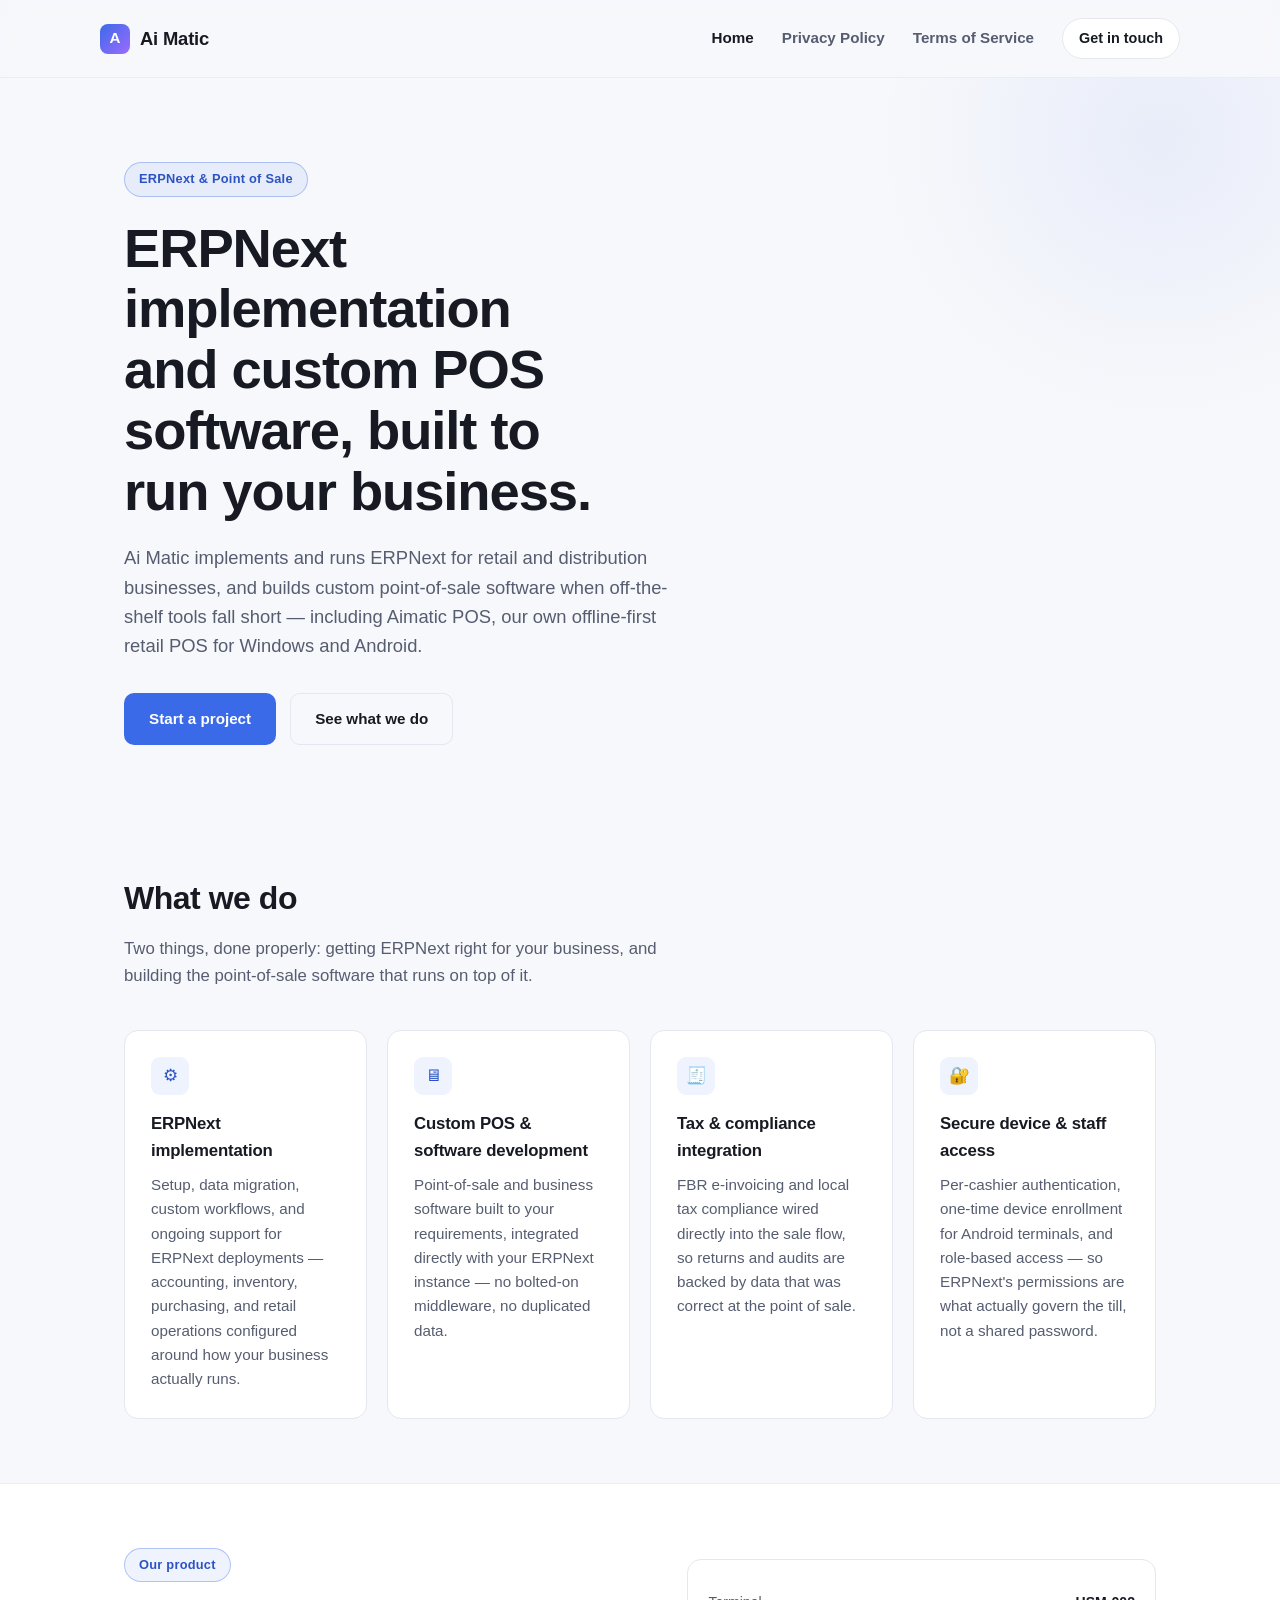
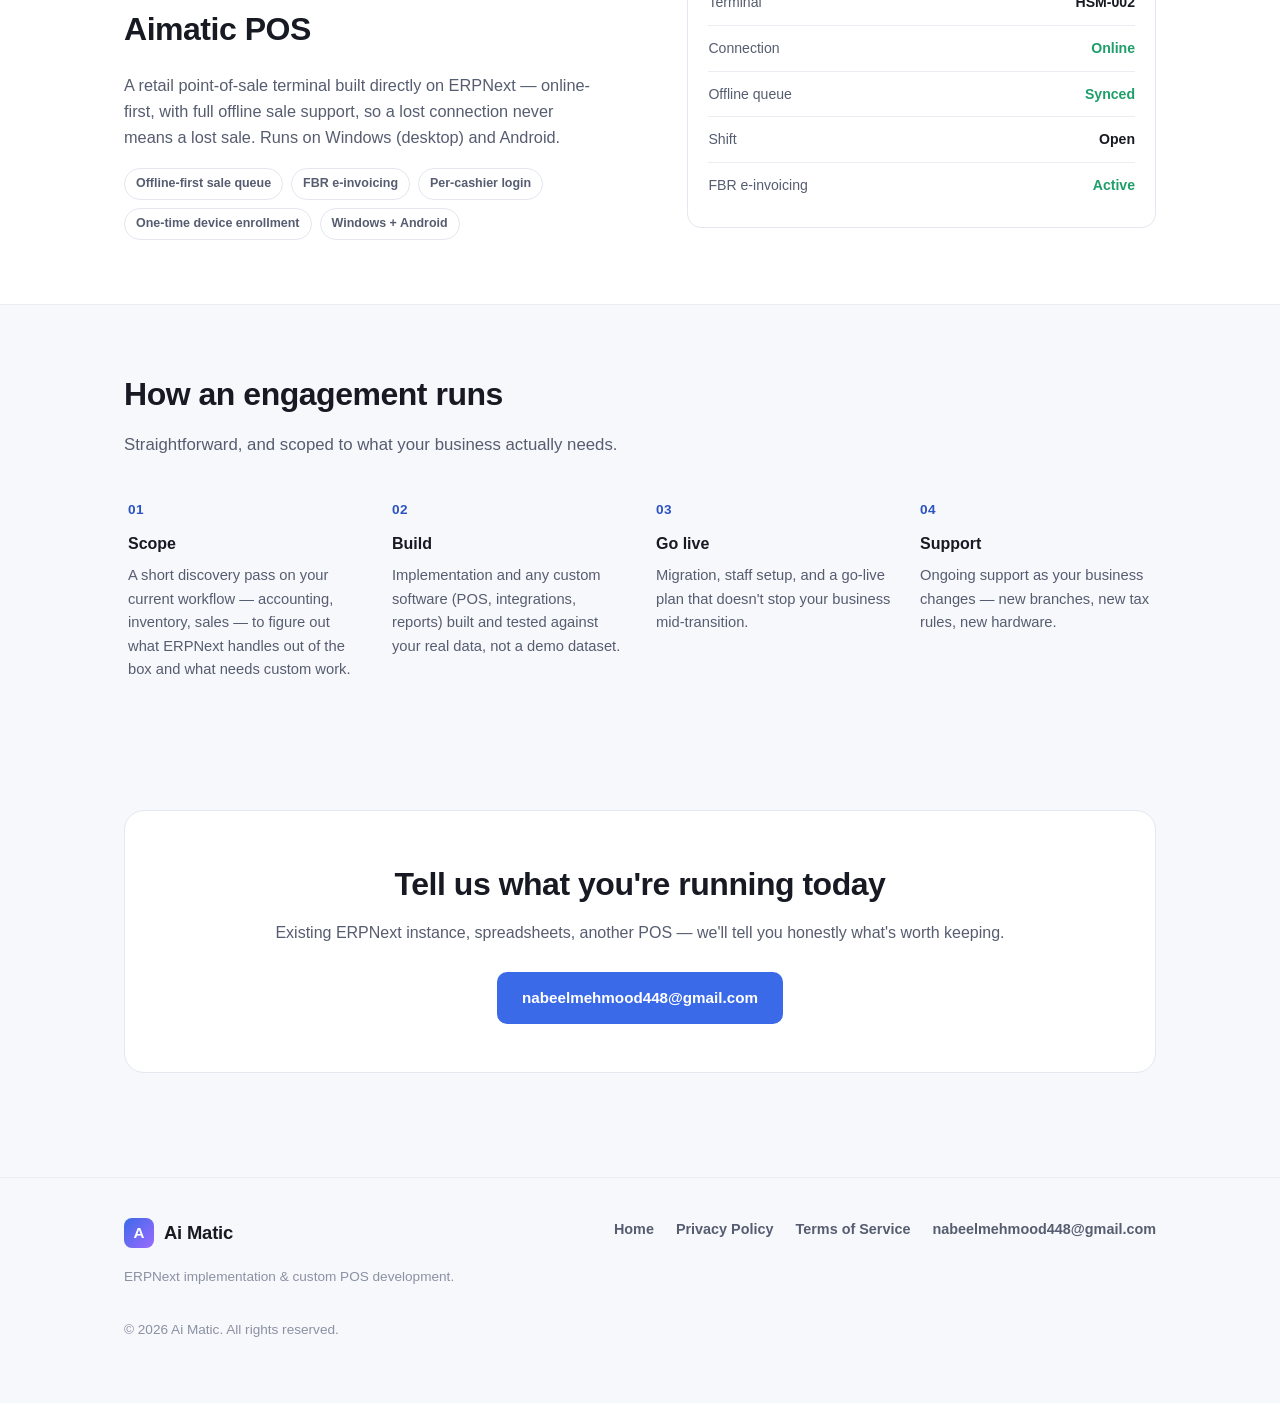
==== index.html @ 1fd9e927 "Initial commit: existing aimatic.tech static site (index/terms/privacy)" ====
<!doctype html>
<html lang="en">
<head>
<meta charset="UTF-8">
<meta name="viewport" content="width=device-width, initial-scale=1.0">
<title>Ai Matic — ERPNext implementation &amp; custom POS development</title>
<meta name="description" content="Ai Matic builds and runs ERPNext implementations, and designs custom point-of-sale software — including Aimatic POS, an offline-first retail POS for Windows and Android.">
<link rel="icon" href="data:image/svg+xml,%3Csvg xmlns='http://www.w3.org/2000/svg' viewBox='0 0 32 32'%3E%3Crect width='32' height='32' rx='8' fill='%235b8cff'/%3E%3Ctext x='16' y='22' font-family='Arial' font-weight='900' font-size='16' fill='white' text-anchor='middle'%3EA%3C/text%3E%3C/svg%3E">
<link rel="stylesheet" href="styles.css">
</head>
<body>

<header class="site-header">
  <div class="wrap nav">
    <a href="/" class="brand"><span class="brand-mark">A</span> Ai Matic</a>
    <button class="nav-toggle" id="navToggle" aria-label="Toggle menu" aria-expanded="false">☰</button>
    <nav class="nav-links" id="navLinks">
      <a href="/" aria-current="page">Home</a>
      <a href="/privacy.html">Privacy Policy</a>
      <a href="/terms.html">Terms of Service</a>
      <a class="nav-cta" href="mailto:nabeelmehmood448@gmail.com">Get in touch</a>
    </nav>
  </div>
</header>

<main>

  <section class="hero">
    <div class="wrap">
      <span class="eyebrow">ERPNext &amp; Point of Sale</span>
      <h1>ERPNext implementation and custom POS software, built to run your business.</h1>
      <p class="lede">Ai Matic implements and runs ERPNext for retail and distribution businesses, and builds custom point-of-sale software when off-the-shelf tools fall short — including Aimatic POS, our own offline-first retail POS for Windows and Android.</p>
      <div class="hero-actions">
        <a class="btn btn-primary" href="mailto:nabeelmehmood448@gmail.com">Start a project</a>
        <a class="btn btn-ghost" href="#services">See what we do</a>
      </div>
    </div>
  </section>

  <section id="services">
    <div class="wrap">
      <div class="section-head">
        <h2>What we do</h2>
        <p>Two things, done properly: getting ERPNext right for your business, and building the point-of-sale software that runs on top of it.</p>
      </div>
      <div class="grid">
        <div class="card">
          <div class="card-icon">⚙</div>
          <h3>ERPNext implementation</h3>
          <p>Setup, data migration, custom workflows, and ongoing support for ERPNext deployments — accounting, inventory, purchasing, and retail operations configured around how your business actually runs.</p>
        </div>
        <div class="card">
          <div class="card-icon">🖥</div>
          <h3>Custom POS &amp; software development</h3>
          <p>Point-of-sale and business software built to your requirements, integrated directly with your ERPNext instance — no bolted-on middleware, no duplicated data.</p>
        </div>
        <div class="card">
          <div class="card-icon">🧾</div>
          <h3>Tax &amp; compliance integration</h3>
          <p>FBR e-invoicing and local tax compliance wired directly into the sale flow, so returns and audits are backed by data that was correct at the point of sale.</p>
        </div>
        <div class="card">
          <div class="card-icon">🔐</div>
          <h3>Secure device &amp; staff access</h3>
          <p>Per-cashier authentication, one-time device enrollment for Android terminals, and role-based access — so ERPNext's permissions are what actually govern the till, not a shared password.</p>
        </div>
      </div>
    </div>
  </section>

  <section class="product-band">
    <div class="wrap">
      <div class="product-grid">
        <div>
          <span class="eyebrow">Our product</span>
          <h2>Aimatic POS</h2>
          <p style="color:var(--text-dim);font-size:1.02rem;max-width:52ch;">A retail point-of-sale terminal built directly on ERPNext — online-first, with full offline sale support, so a lost connection never means a lost sale. Runs on Windows (desktop) and Android.</p>
          <div class="tag-row">
            <span class="tag">Offline-first sale queue</span>
            <span class="tag">FBR e-invoicing</span>
            <span class="tag">Per-cashier login</span>
            <span class="tag">One-time device enrollment</span>
            <span class="tag">Windows + Android</span>
          </div>
        </div>
        <div class="mock" aria-hidden="true">
          <div class="mock-row"><span class="k">Terminal</span><span class="v">HSM-002</span></div>
          <div class="mock-row"><span class="k">Connection</span><span class="v ok">Online</span></div>
          <div class="mock-row"><span class="k">Offline queue</span><span class="v ok">Synced</span></div>
          <div class="mock-row"><span class="k">Shift</span><span class="v">Open</span></div>
          <div class="mock-row"><span class="k">FBR e-invoicing</span><span class="v ok">Active</span></div>
        </div>
      </div>
    </div>
  </section>

  <section>
    <div class="wrap">
      <div class="section-head">
        <h2>How an engagement runs</h2>
        <p>Straightforward, and scoped to what your business actually needs.</p>
      </div>
      <div class="steps">
        <div class="step">
          <h3>Scope</h3>
          <p>A short discovery pass on your current workflow — accounting, inventory, sales — to figure out what ERPNext handles out of the box and what needs custom work.</p>
        </div>
        <div class="step">
          <h3>Build</h3>
          <p>Implementation and any custom software (POS, integrations, reports) built and tested against your real data, not a demo dataset.</p>
        </div>
        <div class="step">
          <h3>Go live</h3>
          <p>Migration, staff setup, and a go-live plan that doesn't stop your business mid-transition.</p>
        </div>
        <div class="step">
          <h3>Support</h3>
          <p>Ongoing support as your business changes — new branches, new tax rules, new hardware.</p>
        </div>
      </div>
    </div>
  </section>

  <section>
    <div class="wrap">
      <div class="cta-band">
        <h2>Tell us what you're running today</h2>
        <p>Existing ERPNext instance, spreadsheets, another POS — we'll tell you honestly what's worth keeping.</p>
        <a class="btn btn-primary" href="mailto:nabeelmehmood448@gmail.com">nabeelmehmood448@gmail.com</a>
      </div>
    </div>
  </section>

</main>

<footer class="site-footer">
  <div class="wrap">
    <div class="footer-grid">
      <div>
        <a href="/" class="brand"><span class="brand-mark">A</span> Ai Matic</a>
        <p class="footer-meta">ERPNext implementation &amp; custom POS development.</p>
      </div>
      <nav class="footer-links">
        <a href="/">Home</a>
        <a href="/privacy.html">Privacy Policy</a>
        <a href="/terms.html">Terms of Service</a>
        <a href="mailto:nabeelmehmood448@gmail.com">nabeelmehmood448@gmail.com</a>
      </nav>
    </div>
    <p class="footer-meta">© <span id="year"></span> Ai Matic. All rights reserved.</p>
  </div>
</footer>

<script>
  document.getElementById("year").textContent = new Date().getFullYear();
  const navToggle = document.getElementById("navToggle");
  const navLinks = document.getElementById("navLinks");
  navToggle.addEventListener("click", () => {
    const open = navLinks.classList.toggle("open");
    navToggle.setAttribute("aria-expanded", String(open));
  });
</script>

</body>
</html>
---- styles.css ----
:root {
  --bg: #0b0d12;
  --bg-elevated: #12151d;
  --bg-card: #161a24;
  --border: #232838;
  --border-soft: #1a1e2a;
  --text: #e7e9f0;
  --text-dim: #9aa1b4;
  --text-faint: #6b7285;
  --accent: #5b8cff;
  --accent-soft: #5b8cff1a;
  --accent-strong: #7ea2ff;
  --success: #3ecf8e;
  --radius: 14px;
  --max-width: 1080px;
  --font: -apple-system, BlinkMacSystemFont, "Segoe UI", Inter, Roboto, "Helvetica Neue", Arial, sans-serif;
}

@media (prefers-color-scheme: light) {
  :root {
    --bg: #f7f8fb;
    --bg-elevated: #ffffff;
    --bg-card: #ffffff;
    --border: #e4e7ef;
    --border-soft: #ecedf3;
    --text: #171a22;
    --text-dim: #565d70;
    --text-faint: #8a91a3;
    --accent: #3b6ae8;
    --accent-soft: #3b6ae814;
    --accent-strong: #2c53c2;
    --success: #1f9e6b;
  }
}

* { box-sizing: border-box; }
html { scroll-behavior: smooth; }

body {
  margin: 0;
  background: var(--bg);
  color: var(--text);
  font-family: var(--font);
  line-height: 1.6;
  -webkit-font-smoothing: antialiased;
}

a { color: var(--accent); text-decoration: none; }
a:hover { color: var(--accent-strong); }

img, svg { max-width: 100%; display: block; }

.wrap {
  max-width: var(--max-width);
  margin: 0 auto;
  padding: 0 24px;
}

/* ---------- Header / nav ---------- */

.site-header {
  position: sticky;
  top: 0;
  z-index: 40;
  background: color-mix(in srgb, var(--bg) 88%, transparent);
  backdrop-filter: blur(10px);
  border-bottom: 1px solid var(--border-soft);
}

.nav {
  display: flex;
  align-items: center;
  justify-content: space-between;
  padding: 18px 0;
}

.brand {
  display: flex;
  align-items: center;
  gap: 10px;
  font-weight: 800;
  font-size: 1.15rem;
  letter-spacing: -0.01em;
  color: var(--text);
}

.brand:hover { color: var(--text); }

.brand-mark {
  width: 30px;
  height: 30px;
  border-radius: 8px;
  background: linear-gradient(135deg, var(--accent), #9c6bff);
  display: flex;
  align-items: center;
  justify-content: center;
  color: #fff;
  font-weight: 900;
  font-size: 0.95rem;
  flex-shrink: 0;
}

.nav-links {
  display: flex;
  align-items: center;
  gap: 28px;
}

.nav-links a {
  color: var(--text-dim);
  font-weight: 600;
  font-size: 0.95rem;
}

.nav-links a:hover, .nav-links a[aria-current="page"] { color: var(--text); }

.nav-cta {
  color: var(--text) !important;
  background: var(--bg-card);
  border: 1px solid var(--border);
  padding: 8px 16px;
  border-radius: 999px;
  font-size: 0.9rem !important;
}

.nav-cta:hover { border-color: var(--accent); }

.nav-toggle {
  display: none;
  background: none;
  border: 1px solid var(--border);
  border-radius: 8px;
  width: 40px;
  height: 40px;
  color: var(--text);
  font-size: 1.1rem;
  cursor: pointer;
}

@media (max-width: 720px) {
  .nav-toggle { display: block; }
  .nav-links {
    position: absolute;
    top: 100%;
    left: 0;
    right: 0;
    background: var(--bg-elevated);
    border-bottom: 1px solid var(--border-soft);
    flex-direction: column;
    align-items: flex-start;
    gap: 4px;
    padding: 10px 24px 18px;
    display: none;
  }
  .nav-links.open { display: flex; }
  .nav-links a { width: 100%; padding: 10px 0; }
  .nav-cta { margin-top: 6px; }
}

/* ---------- Hero ---------- */

.hero {
  padding: 84px 0 64px;
  position: relative;
  overflow: hidden;
}

.hero::before {
  content: "";
  position: absolute;
  top: -220px;
  right: -160px;
  width: 560px;
  height: 560px;
  background: radial-gradient(closest-side, var(--accent-soft), transparent);
  pointer-events: none;
}

.eyebrow {
  display: inline-flex;
  align-items: center;
  gap: 8px;
  color: var(--accent-strong);
  background: var(--accent-soft);
  border: 1px solid color-mix(in srgb, var(--accent) 35%, transparent);
  padding: 6px 14px;
  border-radius: 999px;
  font-size: 0.8rem;
  font-weight: 700;
  letter-spacing: 0.02em;
  margin-bottom: 22px;
}

h1 {
  font-size: clamp(2.1rem, 4.4vw, 3.4rem);
  line-height: 1.12;
  letter-spacing: -0.02em;
  margin: 0 0 20px;
  max-width: 16ch;
}

.lede {
  font-size: 1.15rem;
  color: var(--text-dim);
  max-width: 56ch;
  margin: 0 0 32px;
}

.hero-actions { display: flex; gap: 14px; flex-wrap: wrap; }

.btn {
  display: inline-flex;
  align-items: center;
  gap: 8px;
  padding: 13px 24px;
  border-radius: 10px;
  font-weight: 700;
  font-size: 0.95rem;
  border: 1px solid transparent;
}

.btn-primary {
  background: var(--accent);
  color: #fff !important;
}
.btn-primary:hover { background: var(--accent-strong); }

.btn-ghost {
  background: transparent;
  color: var(--text) !important;
  border-color: var(--border);
}
.btn-ghost:hover { border-color: var(--accent); }

/* ---------- Sections ---------- */

section { padding: 64px 0; }
.section-tight { padding: 40px 0; }

.section-head { max-width: 60ch; margin-bottom: 40px; }

h2 {
  font-size: clamp(1.5rem, 2.6vw, 2rem);
  letter-spacing: -0.015em;
  margin: 0 0 12px;
}

.section-head p { color: var(--text-dim); font-size: 1.05rem; margin: 0; }

.grid {
  display: grid;
  grid-template-columns: repeat(auto-fit, minmax(240px, 1fr));
  gap: 20px;
}

.card {
  background: var(--bg-card);
  border: 1px solid var(--border);
  border-radius: var(--radius);
  padding: 26px;
}

.card h3 {
  font-size: 1.05rem;
  margin: 0 0 8px;
  letter-spacing: -0.01em;
}

.card p {
  color: var(--text-dim);
  font-size: 0.95rem;
  margin: 0;
}

.card-icon {
  width: 38px;
  height: 38px;
  border-radius: 9px;
  background: var(--accent-soft);
  color: var(--accent-strong);
  display: flex;
  align-items: center;
  justify-content: center;
  margin-bottom: 16px;
  font-size: 1.05rem;
}

/* ---------- Product strip ---------- */

.product-band {
  background: var(--bg-elevated);
  border-top: 1px solid var(--border-soft);
  border-bottom: 1px solid var(--border-soft);
}

.product-grid {
  display: grid;
  grid-template-columns: 1.1fr 1fr;
  gap: 48px;
  align-items: center;
}

@media (max-width: 780px) {
  .product-grid { grid-template-columns: 1fr; }
}

.tag-row { display: flex; flex-wrap: wrap; gap: 8px; margin: 18px 0 0; }

.tag {
  font-size: 0.78rem;
  font-weight: 700;
  color: var(--text-dim);
  background: var(--bg-card);
  border: 1px solid var(--border);
  padding: 5px 11px;
  border-radius: 999px;
}

.mock {
  background: var(--bg-card);
  border: 1px solid var(--border);
  border-radius: var(--radius);
  padding: 20px;
}

.mock-row {
  display: flex;
  justify-content: space-between;
  align-items: center;
  padding: 11px 0;
  border-bottom: 1px solid var(--border-soft);
  font-size: 0.88rem;
}
.mock-row:last-child { border-bottom: none; }
.mock-row .k { color: var(--text-dim); }
.mock-row .v { font-weight: 700; }
.mock-row .v.ok { color: var(--success); }

/* ---------- Steps ---------- */

.steps {
  counter-reset: step;
  display: grid;
  grid-template-columns: repeat(auto-fit, minmax(220px, 1fr));
  gap: 24px;
}

.step { position: relative; padding-left: 4px; }

.step::before {
  counter-increment: step;
  content: counter(step, decimal-leading-zero);
  display: block;
  font-weight: 900;
  font-size: 0.85rem;
  color: var(--accent-strong);
  margin-bottom: 10px;
  letter-spacing: 0.04em;
}

.step h3 { margin: 0 0 8px; font-size: 1rem; }
.step p { margin: 0; color: var(--text-dim); font-size: 0.92rem; }

/* ---------- CTA band ---------- */

.cta-band {
  border: 1px solid var(--border);
  background: linear-gradient(135deg, var(--bg-card), var(--bg-elevated));
  border-radius: 20px;
  padding: 48px;
  text-align: center;
}

.cta-band h2 { margin-bottom: 10px; }
.cta-band p { color: var(--text-dim); margin: 0 0 26px; }

/* ---------- Footer ---------- */

.site-footer {
  border-top: 1px solid var(--border-soft);
  padding: 40px 0 48px;
  margin-top: 40px;
}

.footer-grid {
  display: flex;
  justify-content: space-between;
  align-items: flex-start;
  gap: 24px;
  flex-wrap: wrap;
}

.footer-links { display: flex; gap: 22px; flex-wrap: wrap; }
.footer-links a { color: var(--text-dim); font-size: 0.9rem; font-weight: 600; }
.footer-links a:hover { color: var(--text); }

.footer-meta { color: var(--text-faint); font-size: 0.85rem; margin-top: 18px; }

/* ---------- Legal pages ---------- */

.legal-header { padding: 56px 0 28px; }
.legal-header .eyebrow { margin-bottom: 18px; }
.legal-header h1 { max-width: none; font-size: clamp(1.9rem, 3.6vw, 2.6rem); }
.updated { color: var(--text-faint); font-size: 0.9rem; margin-top: -6px; }

.legal {
  padding: 8px 0 60px;
  max-width: 74ch;
}

.legal h2 {
  font-size: 1.2rem;
  margin: 40px 0 12px;
  padding-top: 8px;
}
.legal h2:first-child { margin-top: 0; }

.legal p, .legal li { color: var(--text-dim); font-size: 0.98rem; }
.legal p { margin: 0 0 14px; }
.legal ul { margin: 0 0 14px; padding-left: 22px; }
.legal li { margin-bottom: 6px; }
.legal strong { color: var(--text); }

.legal-note {
  background: var(--bg-card);
  border: 1px solid var(--border);
  border-radius: 12px;
  padding: 18px 20px;
  margin: 24px 0;
}
.legal-note p { margin: 0; font-size: 0.92rem; }

.contact-box {
  background: var(--bg-card);
  border: 1px solid var(--border);
  border-radius: 12px;
  padding: 22px 24px;
  margin-top: 30px;
}
.contact-box p { margin: 0; }
.contact-box a { font-weight: 700; }
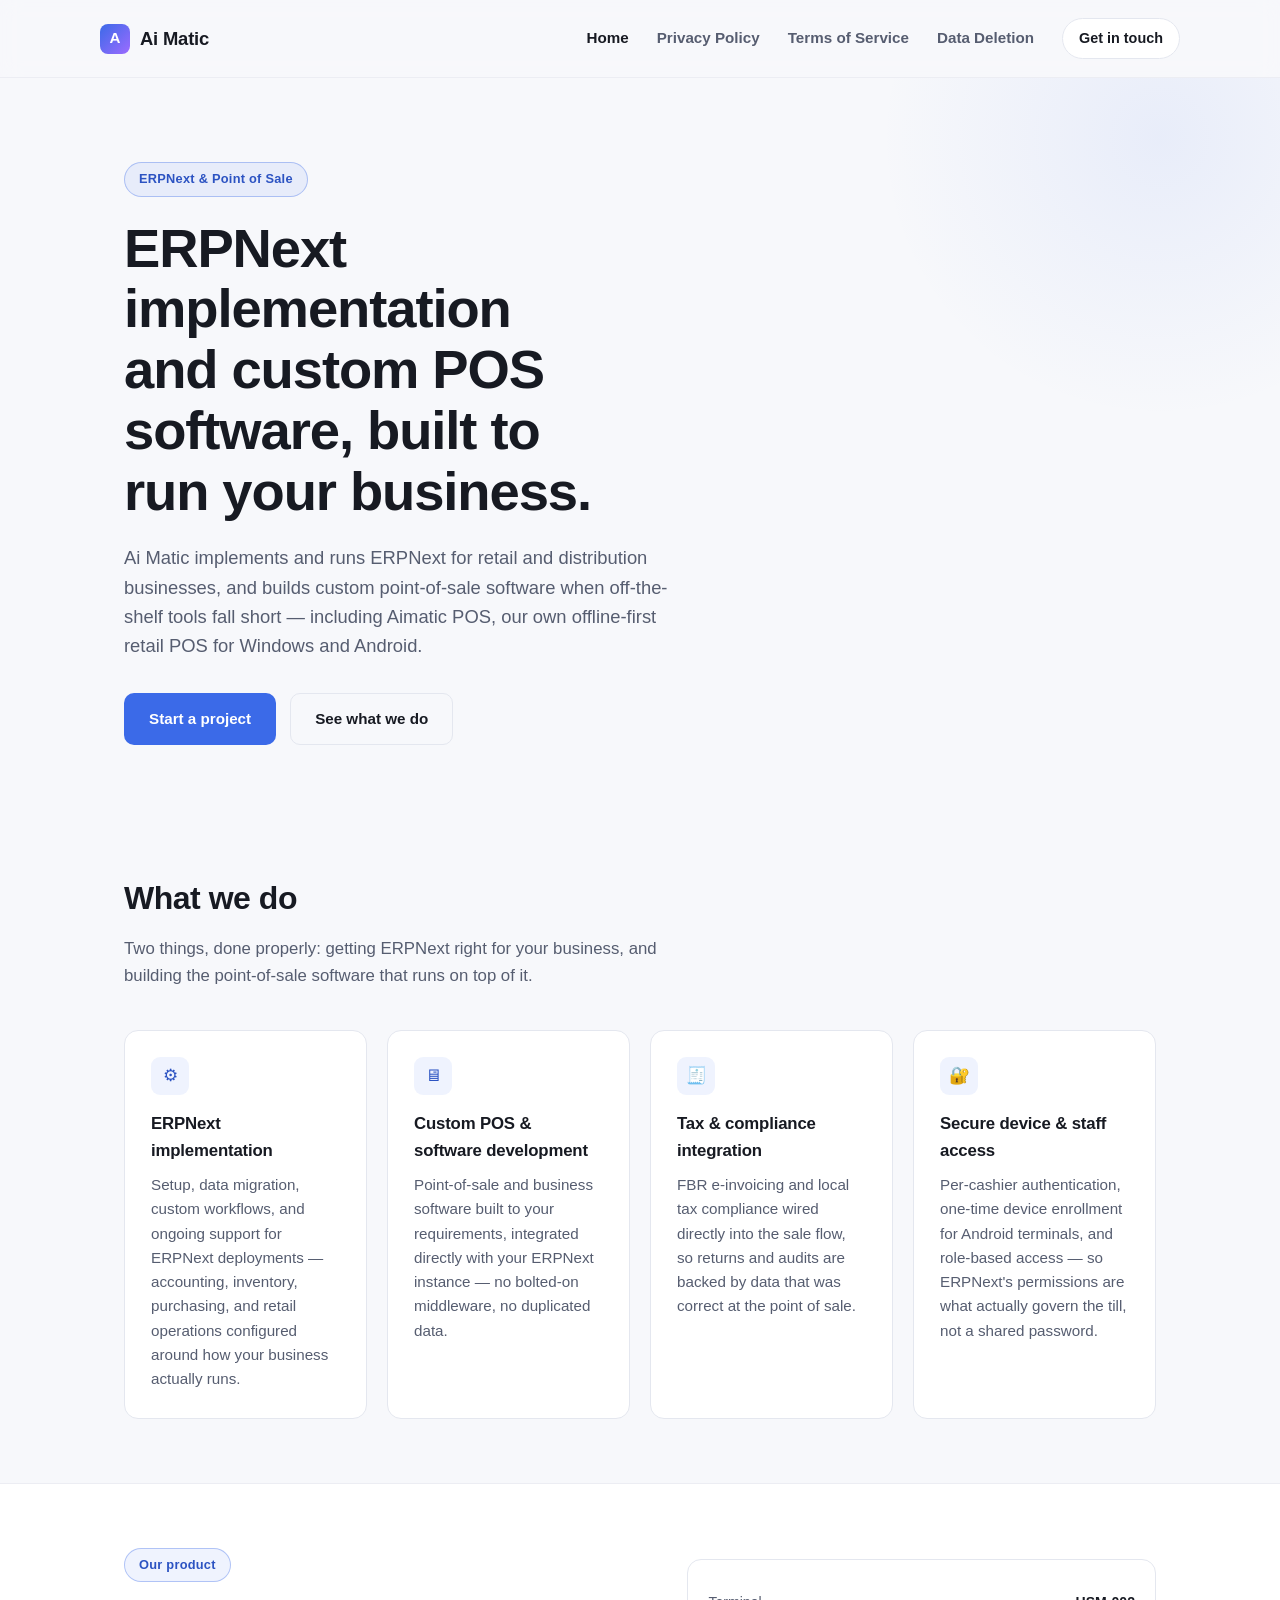
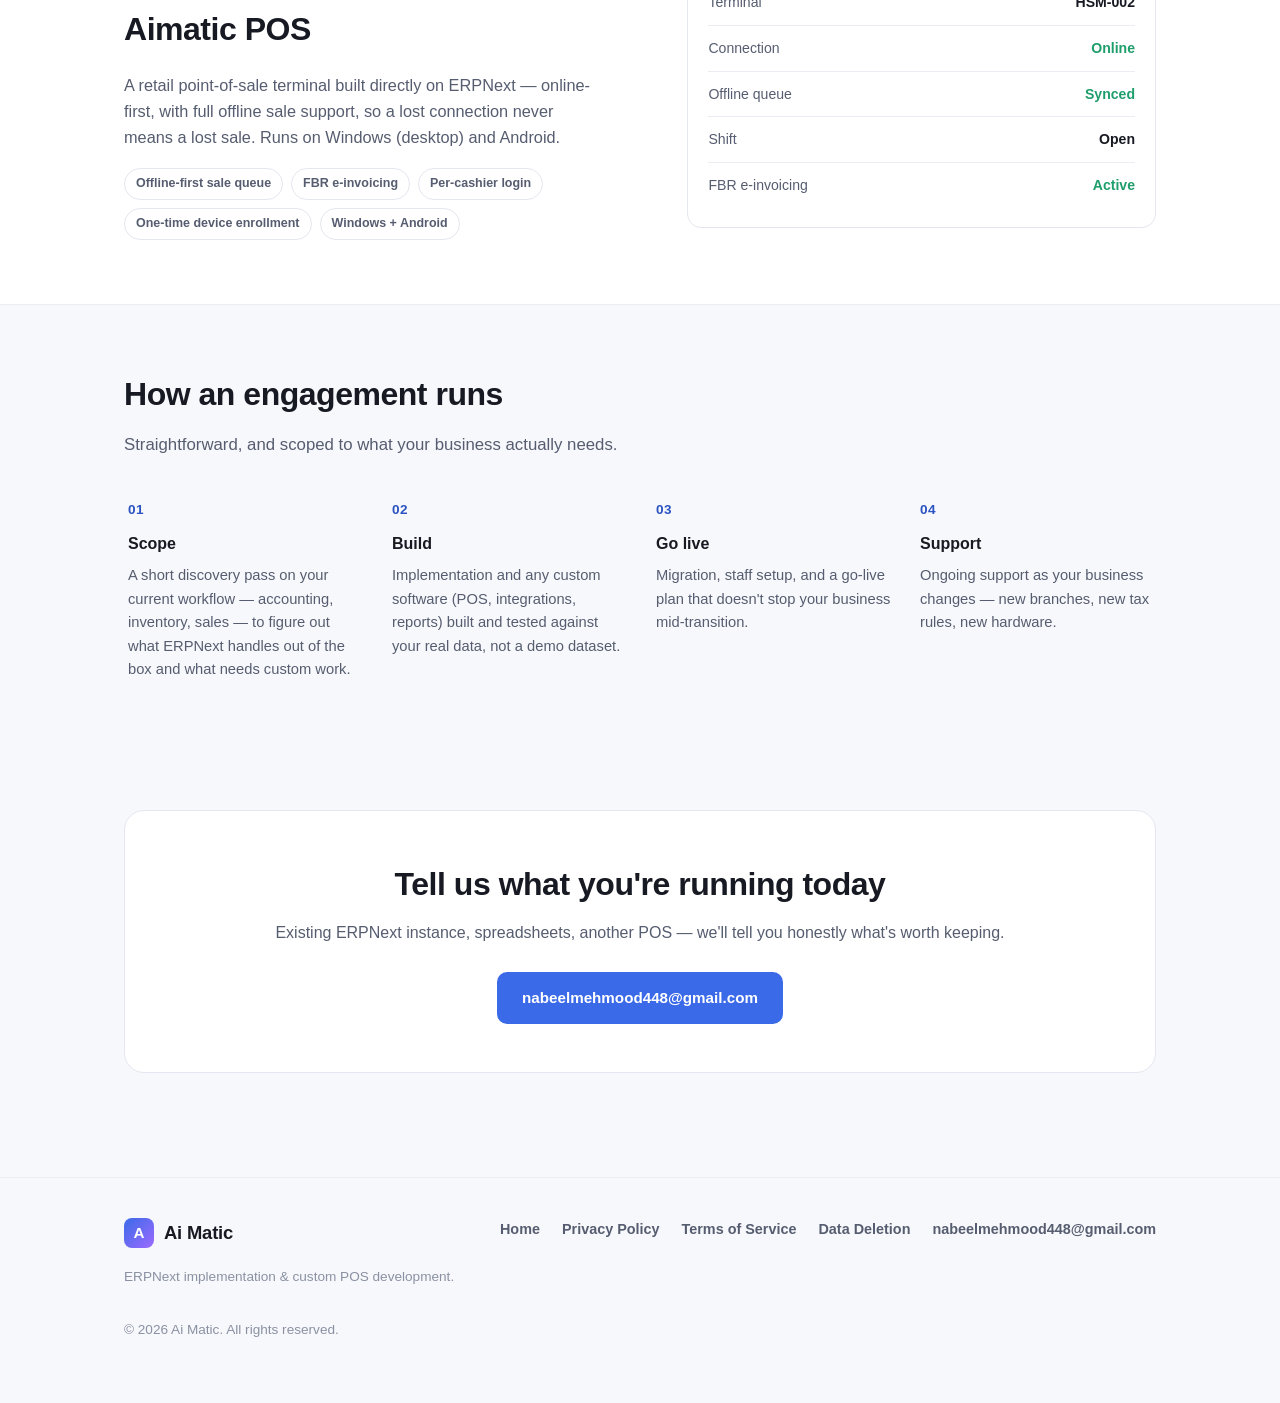
==== commit fae7097e: "Expand privacy policy and terms to cover Sales, Shopping, Restaurant Previously only covered Aimatic" ====
--- a/index.html
+++ b/index.html
@@ -18,6 +18,7 @@
       <a href="/" aria-current="page">Home</a>
       <a href="/privacy.html">Privacy Policy</a>
       <a href="/terms.html">Terms of Service</a>
+      <a href="/data-deletion.html">Data Deletion</a>
       <a class="nav-cta" href="mailto:nabeelmehmood448@gmail.com">Get in touch</a>
     </nav>
   </div>
@@ -144,6 +145,7 @@
         <a href="/">Home</a>
         <a href="/privacy.html">Privacy Policy</a>
         <a href="/terms.html">Terms of Service</a>
+        <a href="/data-deletion.html">Data Deletion</a>
         <a href="mailto:nabeelmehmood448@gmail.com">nabeelmehmood448@gmail.com</a>
       </nav>
     </div>
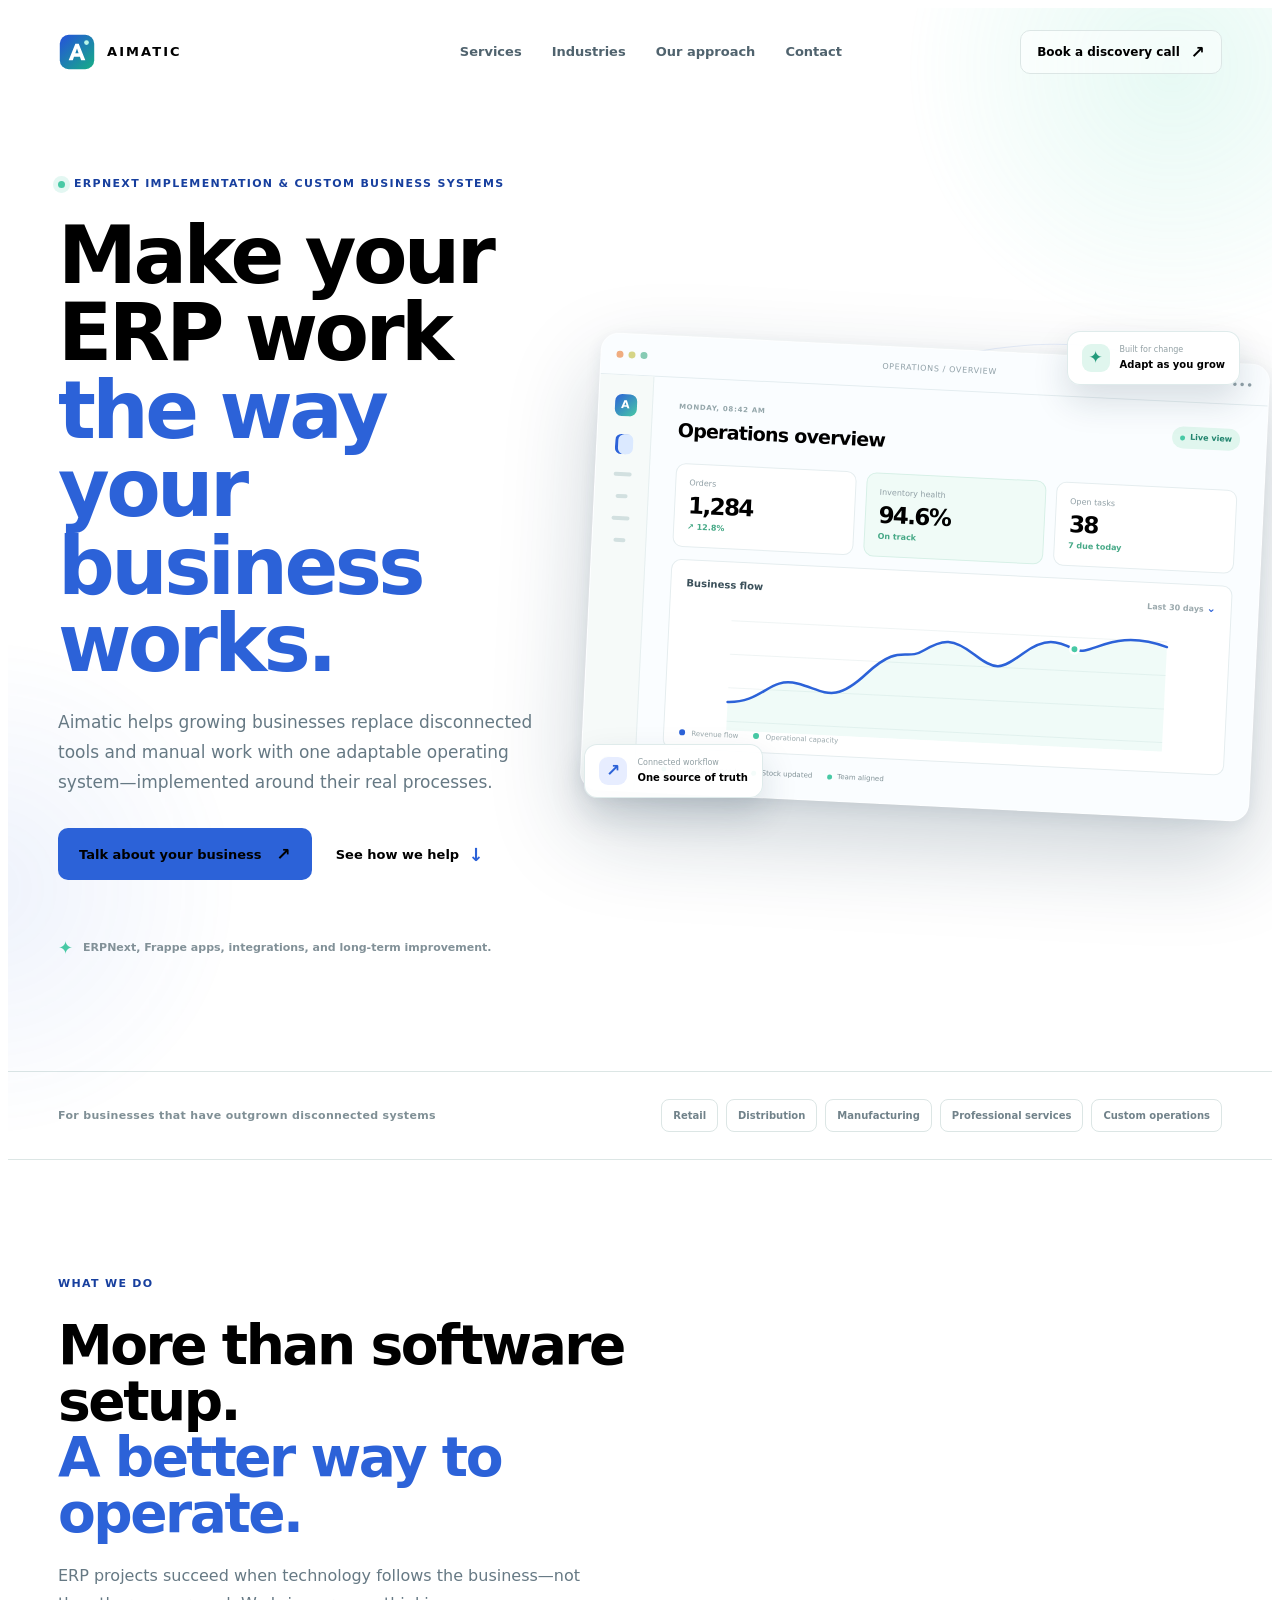
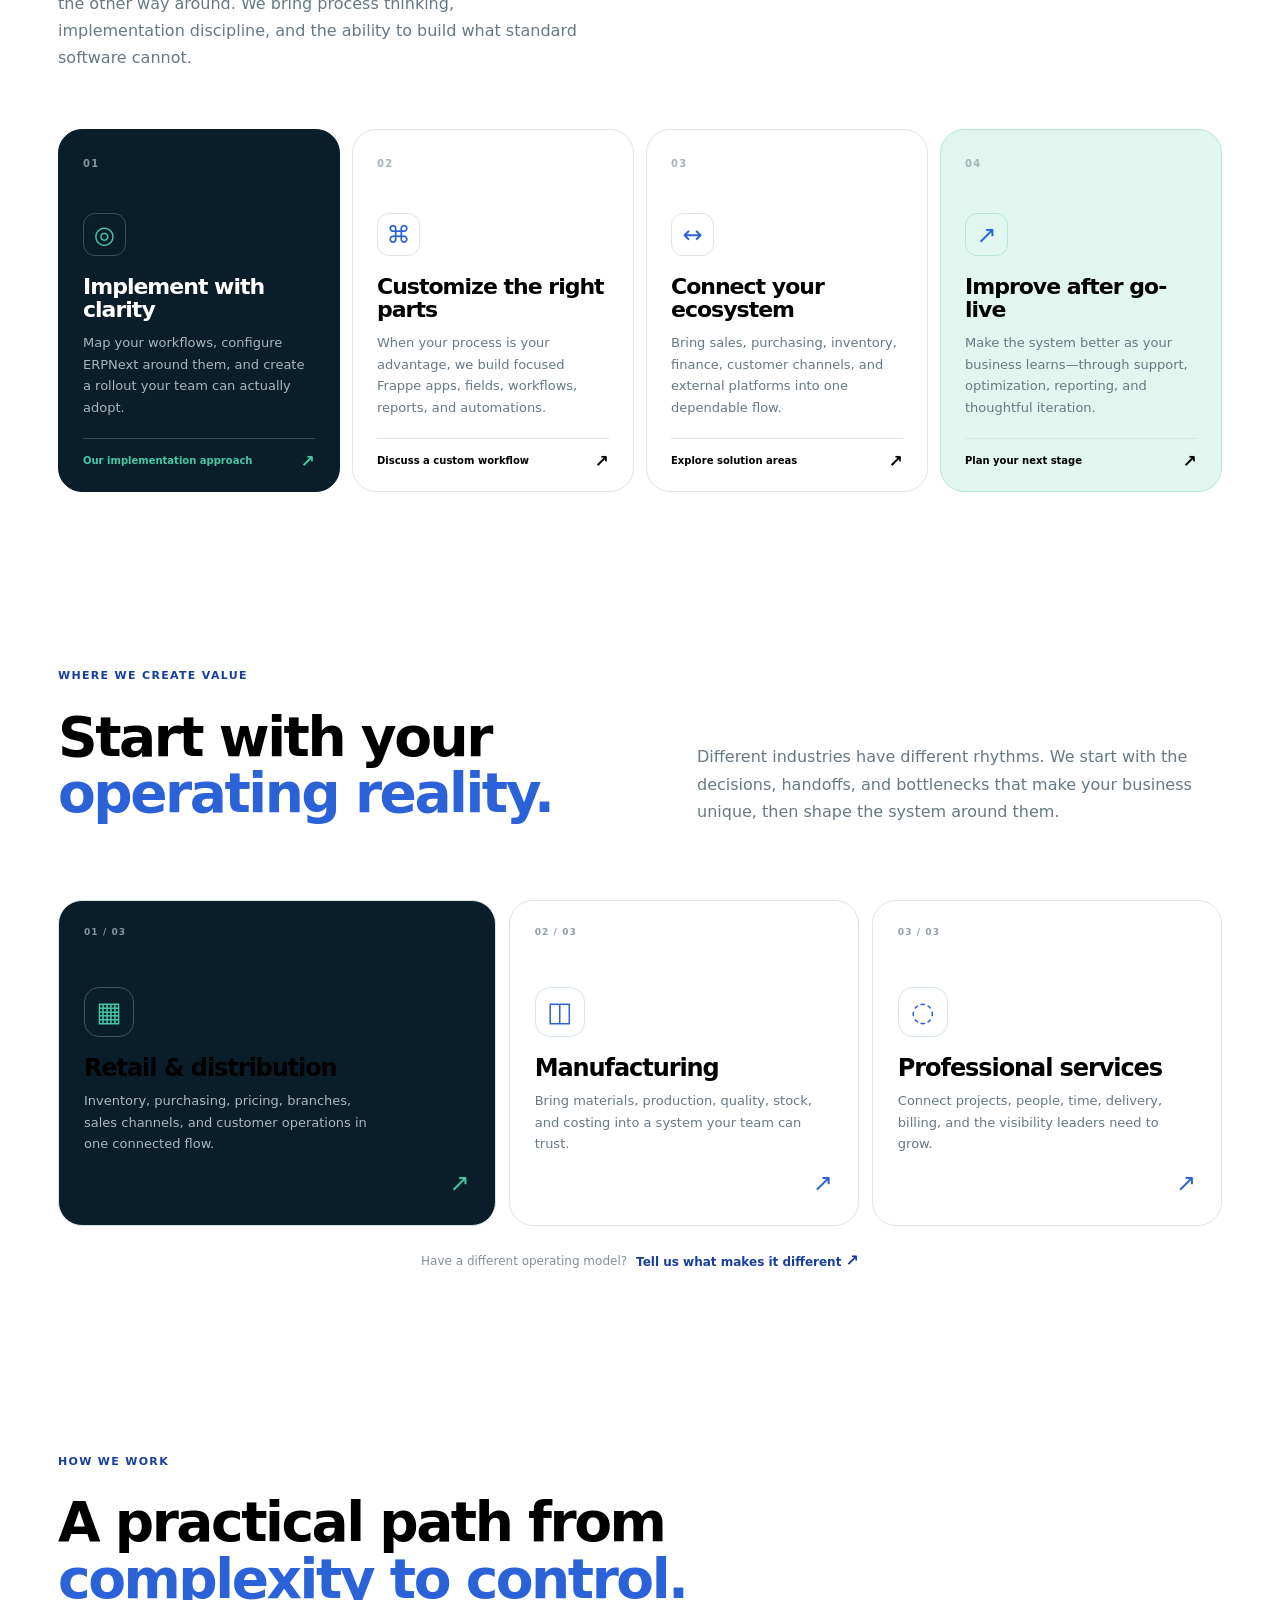
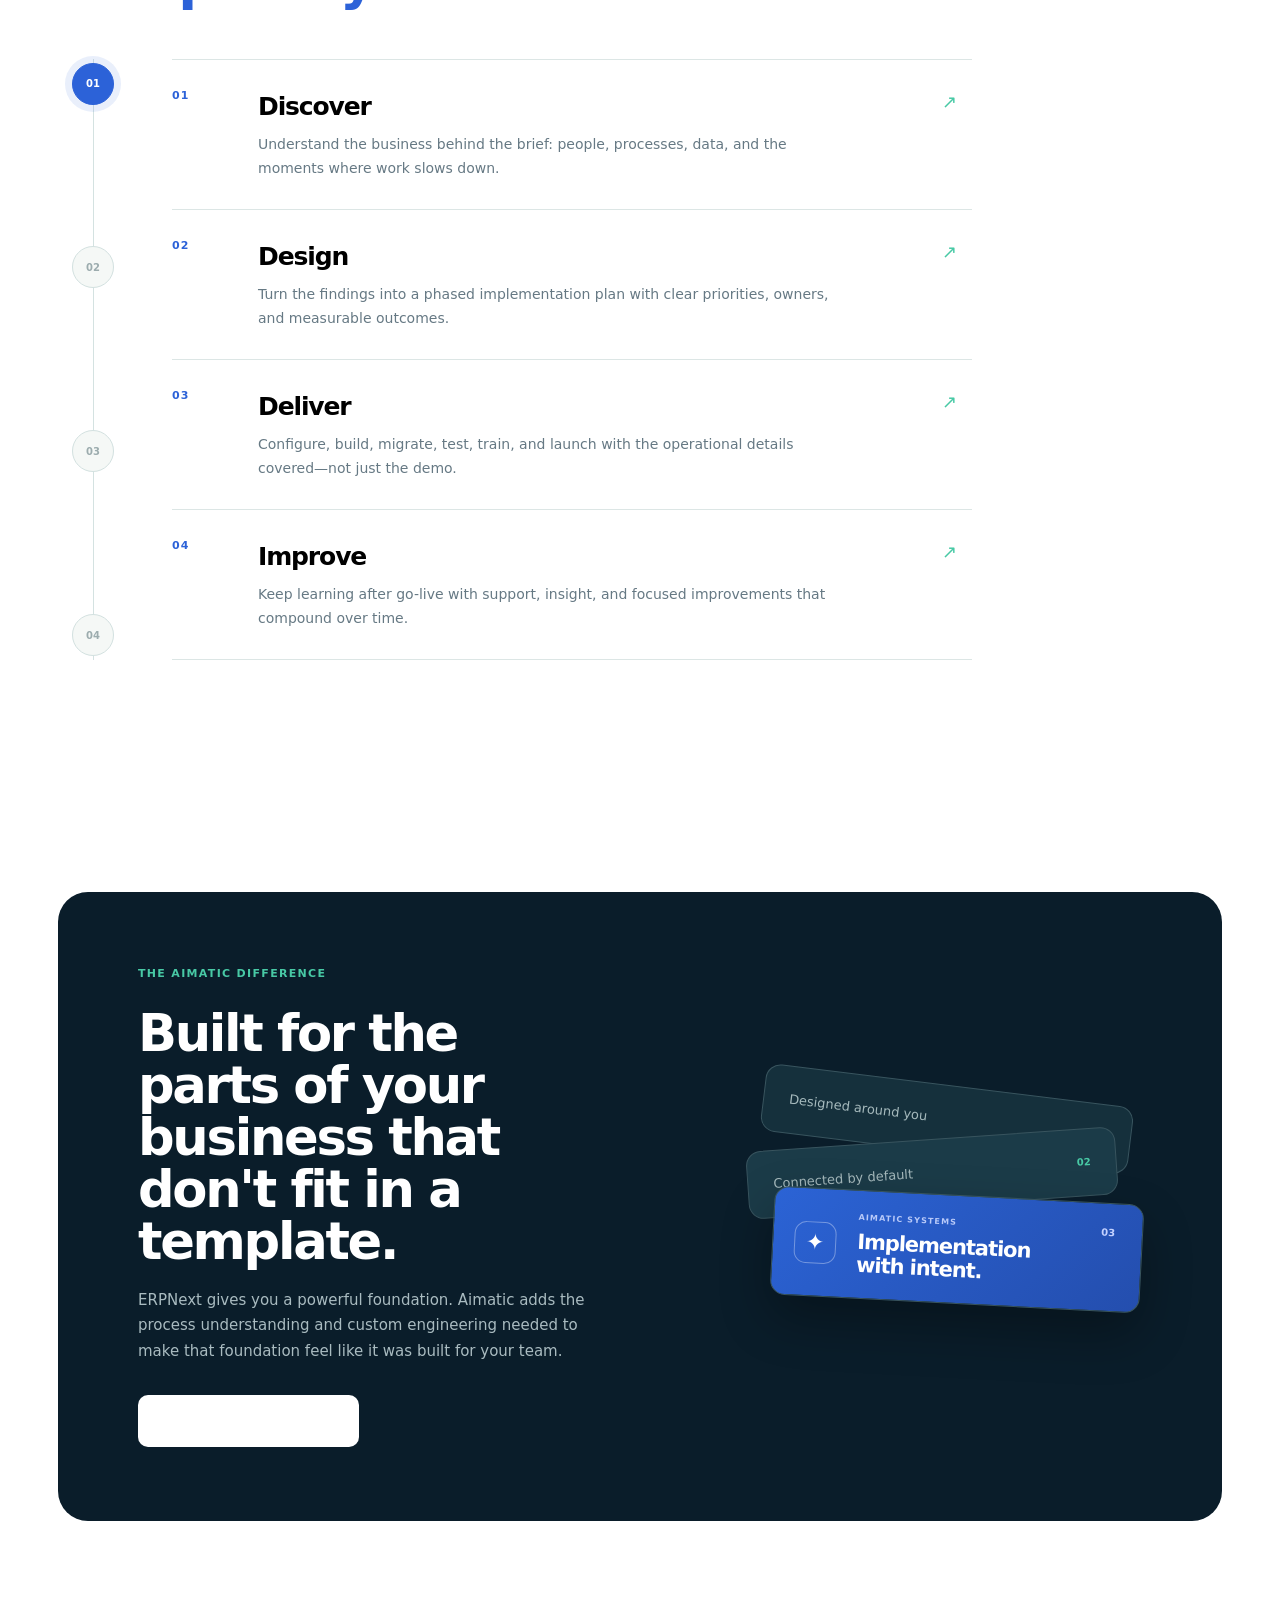
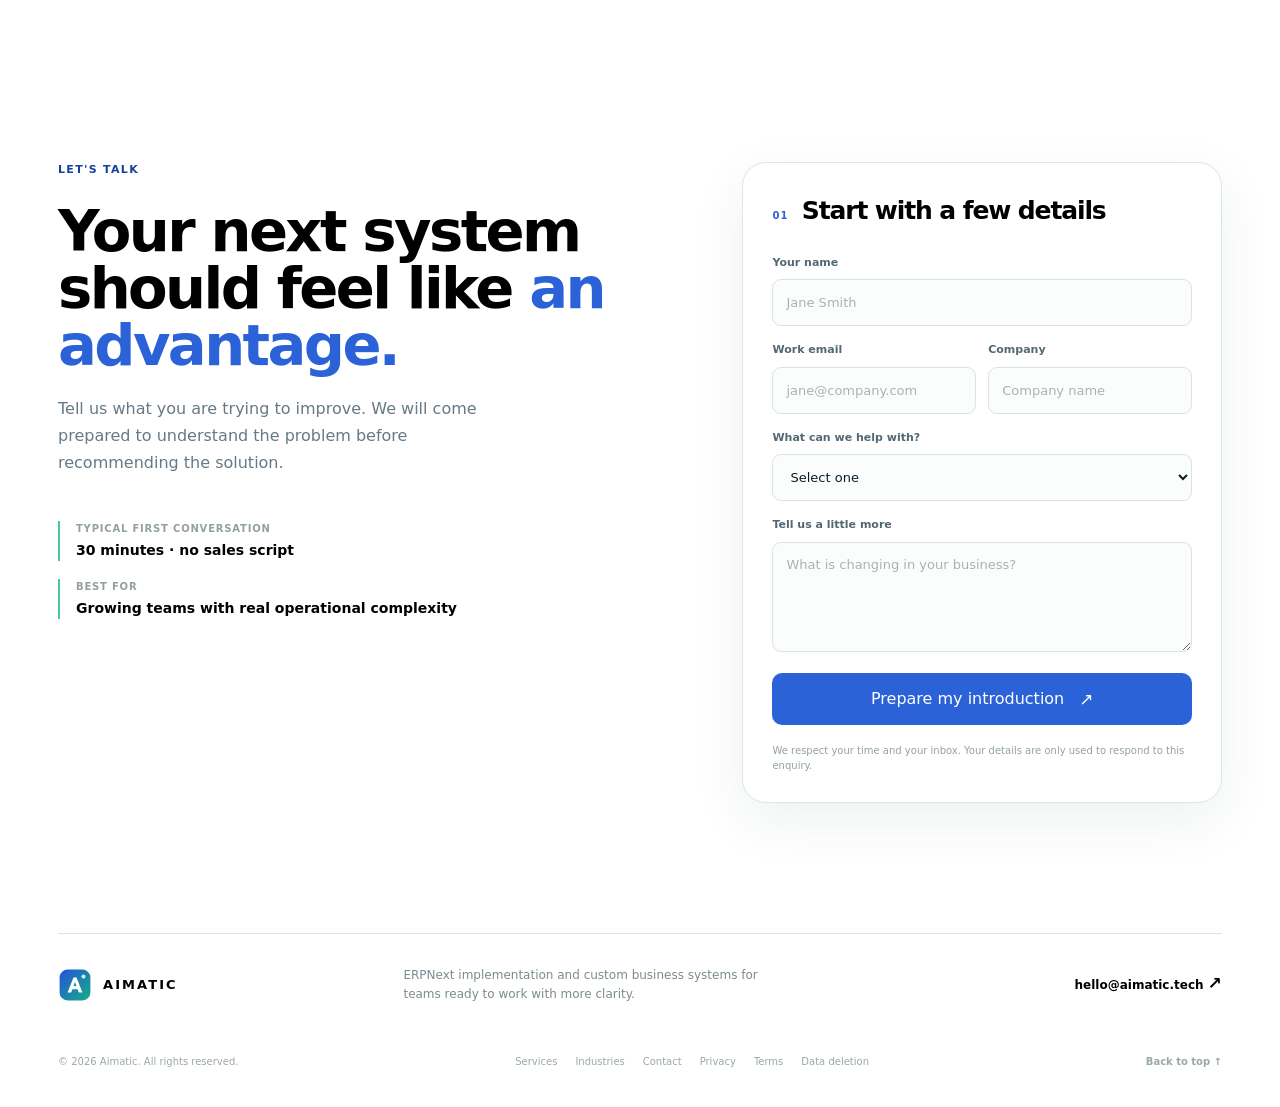
==== commit fd964b77: "Replace Aimatic marketing homepage" ====
--- a/index.html
+++ b/index.html
@@ -1,167 +1,225 @@
+
 <!doctype html>
 <html lang="en">
 <head>
-<meta charset="UTF-8">
-<meta name="viewport" content="width=device-width, initial-scale=1.0">
-<title>Ai Matic — ERPNext implementation &amp; custom POS development</title>
-<meta name="description" content="Ai Matic builds and runs ERPNext implementations, and designs custom point-of-sale software — including Aimatic POS, an offline-first retail POS for Windows and Android.">
-<link rel="icon" href="data:image/svg+xml,%3Csvg xmlns='http://www.w3.org/2000/svg' viewBox='0 0 32 32'%3E%3Crect width='32' height='32' rx='8' fill='%235b8cff'/%3E%3Ctext x='16' y='22' font-family='Arial' font-weight='900' font-size='16' fill='white' text-anchor='middle'%3EA%3C/text%3E%3C/svg%3E">
-<link rel="stylesheet" href="styles.css">
+<meta charset="utf-8">
+<meta name="viewport" content="width=device-width, initial-scale=1">
+<title>Aimatic | ERPNext implementation and custom business systems</title>
+<meta name="description" content="Aimatic helps growing businesses implement ERPNext, connect their operations, and build custom Frappe apps around the way they work.">
+<meta property="og:title" content="Aimatic | ERPNext implementation and custom business systems">
+<meta property="og:description" content="ERPNext implementation, custom Frappe apps, integrations, and operational visibility for growing businesses.">
+<meta property="og:type" content="website">
+<meta name="twitter:card" content="summary_large_image">
+<meta name="theme-color" content="#0a1d2a">
+<meta property="og:site_name" content="Aimatic">
+<meta property="og:url" content="https://aimatic.tech/">
+<meta name="twitter:title" content="Aimatic | ERPNext implementation and custom business systems">
+<meta name="twitter:description" content="ERPNext implementation, custom Frappe apps, integrations, and operational visibility for growing businesses.">
+<link rel="canonical" href="https://aimatic.tech/">
+
+
+<link rel="shortcut icon" href="/aimatic-logo.svg" type="image/svg+xml">
+<link rel="stylesheet" href="/aimatic_site.css">
 </head>
 <body>
 
-<header class="site-header">
-  <div class="wrap nav">
-    <a href="/" class="brand"><span class="brand-mark">A</span> Ai Matic</a>
-    <button class="nav-toggle" id="navToggle" aria-label="Toggle menu" aria-expanded="false">☰</button>
-    <nav class="nav-links" id="navLinks">
-      <a href="/" aria-current="page">Home</a>
-      <a href="/privacy.html">Privacy Policy</a>
-      <a href="/terms.html">Terms of Service</a>
-      <a href="/data-deletion.html">Data Deletion</a>
-      <a class="nav-cta" href="mailto:nabeelmehmood448@gmail.com">Get in touch</a>
+
+<div class="aimatic-site" id="top">
+  <a class="skip-link" href="#main-content">Skip to content</a>
+  <div class="site-glow site-glow-one" aria-hidden="true"></div>
+  <div class="site-glow site-glow-two" aria-hidden="true"></div>
+
+  <header class="site-header" data-header>
+    <a class="brand" href="#top" aria-label="Aimatic home">
+      <img src="/aimatic-logo.svg" alt="" width="38" height="38">
+      <span>AIMATIC</span>
+    </a>
+
+    <nav class="desktop-nav" aria-label="Primary navigation">
+      <a href="#services">Services</a>
+      <a href="#industries">Industries</a>
+      <a href="#approach">Our approach</a>
+      <a href="#contact">Contact</a>
     </nav>
+
+    <a class="header-cta" href="#contact">Book a discovery call <span aria-hidden="true">↗</span></a>
+    <button class="menu-toggle" type="button" aria-label="Open navigation" aria-controls="mobile-navigation" aria-expanded="false" data-menu-toggle>
+      <span></span><span></span>
+    </button>
+  </header>
+
+  <div class="mobile-nav" id="mobile-navigation" aria-hidden="true" data-mobile-nav>
+    <a href="#services">Services</a>
+    <a href="#industries">Industries</a>
+    <a href="#approach">Our approach</a>
+    <a href="#contact">Book a discovery call</a>
   </div>
-</header>
-
-<main>
-
-  <section class="hero">
-    <div class="wrap">
-      <span class="eyebrow">ERPNext &amp; Point of Sale</span>
-      <h1>ERPNext implementation and custom POS software, built to run your business.</h1>
-      <p class="lede">Ai Matic implements and runs ERPNext for retail and distribution businesses, and builds custom point-of-sale software when off-the-shelf tools fall short — including Aimatic POS, our own offline-first retail POS for Windows and Android.</p>
-      <div class="hero-actions">
-        <a class="btn btn-primary" href="mailto:nabeelmehmood448@gmail.com">Start a project</a>
-        <a class="btn btn-ghost" href="#services">See what we do</a>
-      </div>
-    </div>
-  </section>
-
-  <section id="services">
-    <div class="wrap">
-      <div class="section-head">
-        <h2>What we do</h2>
-        <p>Two things, done properly: getting ERPNext right for your business, and building the point-of-sale software that runs on top of it.</p>
-      </div>
-      <div class="grid">
-        <div class="card">
-          <div class="card-icon">⚙</div>
-          <h3>ERPNext implementation</h3>
-          <p>Setup, data migration, custom workflows, and ongoing support for ERPNext deployments — accounting, inventory, purchasing, and retail operations configured around how your business actually runs.</p>
-        </div>
-        <div class="card">
-          <div class="card-icon">🖥</div>
-          <h3>Custom POS &amp; software development</h3>
-          <p>Point-of-sale and business software built to your requirements, integrated directly with your ERPNext instance — no bolted-on middleware, no duplicated data.</p>
-        </div>
-        <div class="card">
-          <div class="card-icon">🧾</div>
-          <h3>Tax &amp; compliance integration</h3>
-          <p>FBR e-invoicing and local tax compliance wired directly into the sale flow, so returns and audits are backed by data that was correct at the point of sale.</p>
-        </div>
-        <div class="card">
-          <div class="card-icon">🔐</div>
-          <h3>Secure device &amp; staff access</h3>
-          <p>Per-cashier authentication, one-time device enrollment for Android terminals, and role-based access — so ERPNext's permissions are what actually govern the till, not a shared password.</p>
-        </div>
-      </div>
-    </div>
-  </section>
-
-  <section class="product-band">
-    <div class="wrap">
-      <div class="product-grid">
-        <div>
-          <span class="eyebrow">Our product</span>
-          <h2>Aimatic POS</h2>
-          <p style="color:var(--text-dim);font-size:1.02rem;max-width:52ch;">A retail point-of-sale terminal built directly on ERPNext — online-first, with full offline sale support, so a lost connection never means a lost sale. Runs on Windows (desktop) and Android.</p>
-          <div class="tag-row">
-            <span class="tag">Offline-first sale queue</span>
-            <span class="tag">FBR e-invoicing</span>
-            <span class="tag">Per-cashier login</span>
-            <span class="tag">One-time device enrollment</span>
-            <span class="tag">Windows + Android</span>
+
+  <main id="main-content">
+    <section class="hero section-pad">
+      <div class="hero-copy" data-reveal>
+        <p class="eyebrow"><span class="eyebrow-dot"></span> ERPNext implementation &amp; custom business systems</p>
+        <h1>Make your ERP work <span>the way your business works.</span></h1>
+        <p class="hero-lead">Aimatic helps growing businesses replace disconnected tools and manual work with one adaptable operating system—implemented around their real processes.</p>
+        <div class="hero-actions">
+          <a class="button button-primary" href="#contact">Talk about your business <span aria-hidden="true">↗</span></a>
+          <a class="text-link" href="#services">See how we help <span aria-hidden="true">↓</span></a>
+        </div>
+        <div class="hero-note"><span class="note-mark">✦</span> ERPNext, Frappe apps, integrations, and long-term improvement.</div>
+      </div>
+
+      <div class="hero-visual" data-reveal data-reveal-delay="120" aria-label="Illustration of connected business operations">
+        <div class="visual-orbit orbit-one" aria-hidden="true"></div>
+        <div class="visual-orbit orbit-two" aria-hidden="true"></div>
+        <div class="dashboard-window">
+          <div class="window-bar">
+            <div class="window-dots"><i></i><i></i><i></i></div>
+            <span>operations / overview</span>
+            <b>•••</b>
           </div>
-        </div>
-        <div class="mock" aria-hidden="true">
-          <div class="mock-row"><span class="k">Terminal</span><span class="v">HSM-002</span></div>
-          <div class="mock-row"><span class="k">Connection</span><span class="v ok">Online</span></div>
-          <div class="mock-row"><span class="k">Offline queue</span><span class="v ok">Synced</span></div>
-          <div class="mock-row"><span class="k">Shift</span><span class="v">Open</span></div>
-          <div class="mock-row"><span class="k">FBR e-invoicing</span><span class="v ok">Active</span></div>
-        </div>
-      </div>
-    </div>
-  </section>
-
-  <section>
-    <div class="wrap">
-      <div class="section-head">
-        <h2>How an engagement runs</h2>
-        <p>Straightforward, and scoped to what your business actually needs.</p>
-      </div>
-      <div class="steps">
-        <div class="step">
-          <h3>Scope</h3>
-          <p>A short discovery pass on your current workflow — accounting, inventory, sales — to figure out what ERPNext handles out of the box and what needs custom work.</p>
-        </div>
-        <div class="step">
-          <h3>Build</h3>
-          <p>Implementation and any custom software (POS, integrations, reports) built and tested against your real data, not a demo dataset.</p>
-        </div>
-        <div class="step">
-          <h3>Go live</h3>
-          <p>Migration, staff setup, and a go-live plan that doesn't stop your business mid-transition.</p>
-        </div>
-        <div class="step">
-          <h3>Support</h3>
-          <p>Ongoing support as your business changes — new branches, new tax rules, new hardware.</p>
-        </div>
-      </div>
-    </div>
-  </section>
-
-  <section>
-    <div class="wrap">
-      <div class="cta-band">
-        <h2>Tell us what you're running today</h2>
-        <p>Existing ERPNext instance, spreadsheets, another POS — we'll tell you honestly what's worth keeping.</p>
-        <a class="btn btn-primary" href="mailto:nabeelmehmood448@gmail.com">nabeelmehmood448@gmail.com</a>
-      </div>
-    </div>
-  </section>
-
-</main>
-
-<footer class="site-footer">
-  <div class="wrap">
-    <div class="footer-grid">
-      <div>
-        <a href="/" class="brand"><span class="brand-mark">A</span> Ai Matic</a>
-        <p class="footer-meta">ERPNext implementation &amp; custom POS development.</p>
-      </div>
-      <nav class="footer-links">
-        <a href="/">Home</a>
-        <a href="/privacy.html">Privacy Policy</a>
-        <a href="/terms.html">Terms of Service</a>
-        <a href="/data-deletion.html">Data Deletion</a>
-        <a href="mailto:nabeelmehmood448@gmail.com">nabeelmehmood448@gmail.com</a>
-      </nav>
-    </div>
-    <p class="footer-meta">© <span id="year"></span> Ai Matic. All rights reserved.</p>
-  </div>
-</footer>
-
-<script>
-  document.getElementById("year").textContent = new Date().getFullYear();
-  const navToggle = document.getElementById("navToggle");
-  const navLinks = document.getElementById("navLinks");
-  navToggle.addEventListener("click", () => {
-    const open = navLinks.classList.toggle("open");
-    navToggle.setAttribute("aria-expanded", String(open));
-  });
-</script>
-
+          <div class="dashboard-body">
+            <aside class="dashboard-sidebar">
+              <div class="mini-logo">A</div>
+              <div class="sidebar-line active"></div>
+              <div class="sidebar-line"></div>
+              <div class="sidebar-line short"></div>
+              <div class="sidebar-line"></div>
+              <div class="sidebar-line short"></div>
+              <div class="sidebar-bottom"></div>
+            </aside>
+            <div class="dashboard-main">
+              <div class="dashboard-heading">
+                <div><span class="small-label">MONDAY, 08:42 AM</span><strong>Operations overview</strong></div>
+                <span class="live-pill"><i></i> Live view</span>
+              </div>
+              <div class="metric-grid">
+                <div class="metric-card"><span>Orders</span><strong>1,284</strong><em>↗ 12.8%</em></div>
+                <div class="metric-card mint-card"><span>Inventory health</span><strong>94.6%</strong><em>On track</em></div>
+                <div class="metric-card"><span>Open tasks</span><strong>38</strong><em>7 due today</em></div>
+              </div>
+              <div class="chart-card">
+                <div class="chart-heading"><span>Business flow</span><small>Last 30 days <b>⌄</b></small></div>
+                <svg class="flow-chart" viewBox="0 0 520 155" role="img" aria-label="Illustrative business flow chart">
+                  <path class="chart-grid" d="M0 24H520M0 64H520M0 104H520M0 144H520" />
+                  <path class="chart-area" d="M0 121C42 120 48 88 82 95S126 118 164 79s45-16 67-31 34-16 60 2 32 17 58-4 40-17 61-8 43-29 110-8V155H0Z" />
+                  <path class="chart-line" d="M0 121C42 120 48 88 82 95S126 118 164 79s45-16 67-31 34-16 60 2 32 17 58-4 40-17 61-8 43-29 110-8" />
+                  <circle class="chart-point" cx="410" cy="38" r="5" />
+                </svg>
+                <div class="chart-legend"><span><i class="legend-blue"></i> Revenue flow</span><span><i class="legend-mint"></i> Operational capacity</span></div>
+              </div>
+              <div class="dashboard-footer-row"><span><i class="status-dot"></i> Purchasing synced</span><span><i class="status-dot"></i> Stock updated</span><span><i class="status-dot"></i> Team aligned</span></div>
+            </div>
+          </div>
+        </div>
+        <div class="floating-card floating-card-left"><span class="floating-icon">↗</span><div><small>Connected workflow</small><strong>One source of truth</strong></div></div>
+        <div class="floating-card floating-card-right"><span class="floating-icon mint-icon">✦</span><div><small>Built for change</small><strong>Adapt as you grow</strong></div></div>
+      </div>
+    </section>
+
+    <section class="signal-strip">
+      <div class="signal-inner">
+        <p>For businesses that have outgrown disconnected systems</p>
+        <div class="signal-tags"><span>Retail</span><span>Distribution</span><span>Manufacturing</span><span>Professional services</span><span>Custom operations</span></div>
+      </div>
+    </section>
+
+    <section class="section-pad services-section" id="services">
+      <div class="section-intro" data-reveal>
+        <p class="eyebrow">What we do</p>
+        <h2>More than software setup.<br><span>A better way to operate.</span></h2>
+        <p>ERP projects succeed when technology follows the business—not the other way around. We bring process thinking, implementation discipline, and the ability to build what standard software cannot.</p>
+      </div>
+      <div class="service-grid" data-reveal data-reveal-delay="100">
+        <article class="service-card service-card-dark">
+          <span class="card-number">01</span><span class="service-icon">◎</span>
+          <h3>Implement with clarity</h3>
+          <p>Map your workflows, configure ERPNext around them, and create a rollout your team can actually adopt.</p>
+          <a href="#approach" class="card-link">Our implementation approach <span aria-hidden="true">↗</span></a>
+        </article>
+        <article class="service-card">
+          <span class="card-number">02</span><span class="service-icon">⌘</span>
+          <h3>Customize the right parts</h3>
+          <p>When your process is your advantage, we build focused Frappe apps, fields, workflows, reports, and automations.</p>
+          <a href="#contact" class="card-link">Discuss a custom workflow <span aria-hidden="true">↗</span></a>
+        </article>
+        <article class="service-card">
+          <span class="card-number">03</span><span class="service-icon">↔</span>
+          <h3>Connect your ecosystem</h3>
+          <p>Bring sales, purchasing, inventory, finance, customer channels, and external platforms into one dependable flow.</p>
+          <a href="#industries" class="card-link">Explore solution areas <span aria-hidden="true">↗</span></a>
+        </article>
+        <article class="service-card service-card-accent">
+          <span class="card-number">04</span><span class="service-icon">↗</span>
+          <h3>Improve after go-live</h3>
+          <p>Make the system better as your business learns—through support, optimization, reporting, and thoughtful iteration.</p>
+          <a href="#contact" class="card-link">Plan your next stage <span aria-hidden="true">↗</span></a>
+        </article>
+      </div>
+    </section>
+
+    <section class="section-pad industries-section" id="industries">
+      <div class="section-intro split-intro" data-reveal>
+        <div><p class="eyebrow">Where we create value</p><h2>Start with your<br><span>operating reality.</span></h2></div>
+        <p>Different industries have different rhythms. We start with the decisions, handoffs, and bottlenecks that make your business unique, then shape the system around them.</p>
+      </div>
+      <div class="industry-grid" data-reveal data-reveal-delay="100">
+        <a class="industry-card industry-featured" href="#contact"><span class="industry-index">01 / 03</span><span class="industry-symbol">▦</span><h3>Retail &amp; distribution</h3><p>Inventory, purchasing, pricing, branches, sales channels, and customer operations in one connected flow.</p><span class="industry-arrow">↗</span></a>
+        <a class="industry-card" href="#contact"><span class="industry-index">02 / 03</span><span class="industry-symbol">◫</span><h3>Manufacturing</h3><p>Bring materials, production, quality, stock, and costing into a system your team can trust.</p><span class="industry-arrow">↗</span></a>
+        <a class="industry-card" href="#contact"><span class="industry-index">03 / 03</span><span class="industry-symbol">◌</span><h3>Professional services</h3><p>Connect projects, people, time, delivery, billing, and the visibility leaders need to grow.</p><span class="industry-arrow">↗</span></a>
+      </div>
+      <div class="industry-note"><span>Have a different operating model?</span><a href="#contact">Tell us what makes it different <b>↗</b></a></div>
+    </section>
+
+    <section class="section-pad approach-section" id="approach">
+      <div class="section-intro" data-reveal><p class="eyebrow">How we work</p><h2>A practical path from<br><span>complexity to control.</span></h2></div>
+      <div class="approach-layout">
+        <div class="approach-rail" data-reveal data-reveal-delay="80"><div class="rail-line"></div><span class="rail-dot active">01</span><span class="rail-dot">02</span><span class="rail-dot">03</span><span class="rail-dot">04</span></div>
+        <div class="approach-steps" data-reveal data-reveal-delay="150">
+          <article class="approach-step"><span>01</span><div><h3>Discover</h3><p>Understand the business behind the brief: people, processes, data, and the moments where work slows down.</p></div><b>↗</b></article>
+          <article class="approach-step"><span>02</span><div><h3>Design</h3><p>Turn the findings into a phased implementation plan with clear priorities, owners, and measurable outcomes.</p></div><b>↗</b></article>
+          <article class="approach-step"><span>03</span><div><h3>Deliver</h3><p>Configure, build, migrate, test, train, and launch with the operational details covered—not just the demo.</p></div><b>↗</b></article>
+          <article class="approach-step"><span>04</span><div><h3>Improve</h3><p>Keep learning after go-live with support, insight, and focused improvements that compound over time.</p></div><b>↗</b></article>
+        </div>
+      </div>
+    </section>
+
+    <section class="proof-section section-pad">
+      <div class="proof-panel" data-reveal>
+        <div class="proof-copy"><p class="eyebrow eyebrow-light">The Aimatic difference</p><h2>Built for the parts of your business that don't fit in a template.</h2><p>ERPNext gives you a powerful foundation. Aimatic adds the process understanding and custom engineering needed to make that foundation feel like it was built for your team.</p><a class="button button-light" href="#contact">Start a conversation <span aria-hidden="true">↗</span></a></div>
+        <div class="proof-stack" aria-label="Aimatic capabilities">
+          <div class="stack-card stack-card-back"><span>Designed around you</span><b>01</b></div>
+          <div class="stack-card stack-card-mid"><span>Connected by default</span><b>02</b></div>
+          <div class="stack-card stack-card-front"><div class="stack-symbol">✦</div><div><small>AIMATIC SYSTEMS</small><strong>Implementation<br>with intent.</strong></div><b>03</b></div>
+        </div>
+      </div>
+    </section>
+
+    <section class="section-pad contact-section" id="contact">
+      <div class="contact-layout">
+        <div class="contact-copy" data-reveal><p class="eyebrow">Let's talk</p><h2>Your next system should feel like <span>an advantage.</span></h2><p>Tell us what you are trying to improve. We will come prepared to understand the problem before recommending the solution.</p><div class="contact-details"><div><span>Typical first conversation</span><strong>30 minutes · no sales script</strong></div><div><span>Best for</span><strong>Growing teams with real operational complexity</strong></div></div></div>
+        <form class="lead-form" id="aimatic-lead-form" data-endpoint="" data-mailto="hello@aimatic.tech" data-reveal data-reveal-delay="120">
+          <div class="form-heading"><span>01</span><h3>Start with a few details</h3></div>
+          <label>Your name<input type="text" name="name" autocomplete="name" placeholder="Jane Smith" required></label>
+          <div class="form-row"><label>Work email<input type="email" name="email" autocomplete="email" placeholder="jane@company.com" required></label><label>Company<input type="text" name="company" autocomplete="organization" placeholder="Company name" required></label></div>
+          <label>What can we help with?<select name="need" required><option value="" selected disabled>Select one</option><option>ERPNext implementation</option><option>Custom Frappe app</option><option>Integration or automation</option><option>Data migration</option><option>Support and optimization</option></select></label>
+          <label>Tell us a little more<textarea name="message" rows="4" placeholder="What is changing in your business?"></textarea></label>
+          <input class="form-trap" type="text" name="website" tabindex="-1" autocomplete="off" aria-hidden="true">
+          <button class="button button-primary form-submit" type="submit">Prepare my introduction <span aria-hidden="true">↗</span></button>
+          <p class="form-status" id="lead-form-status" role="status" aria-live="polite"></p>
+          <p class="form-footnote">We respect your time and your inbox. Your details are only used to respond to this enquiry.</p>
+        </form>
+      </div>
+    </section>
+  </main>
+
+  <footer class="site-footer">
+    <div class="footer-main"><a class="brand" href="#top"><img src="/aimatic-logo.svg" alt="" width="34" height="34"><span>AIMATIC</span></a><p>ERPNext implementation and custom business systems for teams ready to work with more clarity.</p><a class="footer-email" href="mailto:hello@aimatic.tech">hello@aimatic.tech <span aria-hidden="true">↗</span></a></div>
+    <div class="footer-bottom"><span>© <span data-current-year></span> Aimatic. All rights reserved.</span><div><a href="#services">Services</a><a href="#industries">Industries</a><a href="#contact">Contact</a><a href="/privacy.html">Privacy</a><a href="/terms.html">Terms</a><a href="/data-deletion.html">Data deletion</a></div><a class="back-top" href="#top">Back to top ↑</a></div>
+  </footer>
+</div>
+
+
+
+<script src="/aimatic_site.js"></script>
 </body>
 </html>
--- a/aimatic_site.css
+++ b/aimatic_site.css
@@ -0,0 +1,111 @@
+:root {
+  --aimatic-ink: #0a1d2a;
+  --aimatic-ink-soft: #183342;
+  --aimatic-muted: #667984;
+  --aimatic-paper: #f5f8f6;
+  --aimatic-white: #ffffff;
+  --aimatic-line: #dce6e5;
+  --aimatic-blue: #2c62d8;
+  --aimatic-blue-dark: #173f9e;
+  --aimatic-mint: #48c9a5;
+  --aimatic-mint-soft: #e0f6ee;
+  --aimatic-sand: #f6eee0;
+  --aimatic-shadow: 0 24px 70px rgba(18, 46, 59, 0.1);
+  --aimatic-radius: 24px;
+}
+
+html { scroll-behavior: smooth; }
+body.aimatic-public-page { background: var(--aimatic-paper); color: var(--aimatic-ink); }
+body.aimatic-public-page .web-footer, body.aimatic-public-page .navbar { display: none; }
+.aimatic-site, .aimatic-site * { box-sizing: border-box; }
+.aimatic-site { position: relative; overflow-x: hidden; min-height: 100vh; font-family: Inter, ui-sans-serif, system-ui, -apple-system, BlinkMacSystemFont, "Segoe UI", sans-serif; line-height: 1.5; }
+.aimatic-site a { color: inherit; text-decoration: none; }
+#services, #industries, #approach, #contact { scroll-margin-top: 100px; }
+.aimatic-site button, .aimatic-site input, .aimatic-site select, .aimatic-site textarea { font: inherit; }
+.aimatic-site h1, .aimatic-site h2, .aimatic-site h3, .aimatic-site p { margin-top: 0; }
+.aimatic-site h1, .aimatic-site h2, .aimatic-site h3 { letter-spacing: -0.045em; }
+.aimatic-site h1 span, .aimatic-site h2 span { color: var(--aimatic-blue); }
+.site-glow { position: absolute; border-radius: 50%; filter: blur(2px); pointer-events: none; }
+.site-glow-one { width: 560px; height: 560px; top: -220px; right: -180px; background: radial-gradient(circle, rgba(91, 218, 181, 0.15), transparent 67%); }
+.site-header.is-scrolled { border-bottom: 1px solid rgba(220, 230, 229, .75); background: rgba(245, 248, 246, .84); box-shadow: 0 10px 28px rgba(18, 46, 59, .06); backdrop-filter: blur(14px); }
+.skip-link { position: fixed; z-index: 50; top: 10px; left: 16px; padding: 10px 14px; border-radius: 8px; background: var(--aimatic-ink); color: white !important; font-size: 12px; font-weight: 750; transform: translateY(-150%); transition: transform 180ms ease; }
+.site-glow-two { width: 520px; height: 520px; top: 620px; left: -280px; background: radial-gradient(circle, rgba(44, 98, 216, 0.08), transparent 68%); }
+.aimatic-site a:focus-visible, .aimatic-site button:focus-visible, .aimatic-site input:focus-visible, .aimatic-site select:focus-visible, .aimatic-site textarea:focus-visible { outline: 3px solid rgba(44, 98, 216, .35); outline-offset: 3px; }
+.section-pad { max-width: 1240px; margin: 0 auto; padding: 116px 38px; }
+
+.site-header { position: sticky; top: 0; z-index: 20; display: flex; align-items: center; max-width: 1240px; min-height: 88px; margin: 0 auto; padding: 0 38px; transition: background 180ms ease, box-shadow 180ms ease, backdrop-filter 180ms ease; }
+.brand { display: inline-flex; align-items: center; gap: 11px; color: var(--aimatic-ink); font-size: 13px; font-weight: 820; letter-spacing: 0.16em; }
+.brand img { flex: 0 0 auto; border-radius: 12px; }
+.desktop-nav { display: flex; gap: 30px; margin: 0 auto; padding-left: 100px; color: #50636e; font-size: 13px; font-weight: 650; }
+.desktop-nav a, .mobile-nav a { transition: color 180ms ease; }
+.desktop-nav a:hover, .mobile-nav a:hover { color: var(--aimatic-blue); }
+.header-cta { display: inline-flex; align-items: center; gap: 11px; padding: 12px 16px; border: 1px solid var(--aimatic-line); border-radius: 10px; background: rgba(255,255,255,.5); font-size: 12px; font-weight: 750; transition: border-color 180ms ease, transform 180ms ease, box-shadow 180ms ease; }
+.header-cta:hover { border-color: #a6c0bf; box-shadow: 0 8px 22px rgba(18, 46, 59, .08); transform: translateY(-2px); }
+.header-cta span, .button span, .card-link span, .footer-email span { font-size: 17px; line-height: 0; }
+.menu-toggle { display: none; border: 0; background: transparent; padding: 8px; cursor: pointer; }
+.menu-toggle span { display: block; width: 22px; height: 2px; margin: 5px 0; background: var(--aimatic-ink); transition: transform 180ms ease; }
+.mobile-nav { display: none; }
+
+.hero { position: relative; display: grid; grid-template-columns: minmax(0, .92fr) minmax(500px, 1.08fr); align-items: center; gap: 50px; min-height: 680px; padding-top: 80px; padding-bottom: 100px; }
+.hero-copy { position: relative; z-index: 2; padding-bottom: 10px; }
+.eyebrow { display: flex; align-items: center; gap: 9px; margin-bottom: 24px; color: var(--aimatic-blue-dark); font-size: 11px; font-weight: 820; letter-spacing: .12em; text-transform: uppercase; }
+.eyebrow-dot { width: 7px; height: 7px; border-radius: 50%; background: var(--aimatic-mint); box-shadow: 0 0 0 5px rgba(72, 201, 165, .15); }
+.hero h1 { max-width: 640px; margin-bottom: 25px; font-size: clamp(52px, 6.2vw, 84px); font-weight: 820; line-height: .98; }
+.hero-lead { max-width: 540px; margin-bottom: 31px; color: var(--aimatic-muted); font-size: 17px; line-height: 1.75; }
+.hero-actions { display: flex; align-items: center; gap: 24px; flex-wrap: wrap; }
+.button { display: inline-flex; align-items: center; justify-content: center; gap: 15px; min-height: 52px; padding: 0 20px; border: 1px solid transparent; border-radius: 10px; font-size: 13px; font-weight: 760; cursor: pointer; transition: transform 180ms ease, box-shadow 180ms ease, background 180ms ease; }
+.button:hover { transform: translateY(-3px); box-shadow: 0 14px 30px rgba(17, 56, 91, .16); }
+.button:disabled { cursor: wait; opacity: .7; transform: none; box-shadow: none; }
+.button-primary { background: var(--aimatic-blue); color: white; }
+.button-primary:hover { background: var(--aimatic-blue-dark); }
+.button-light { background: white; color: var(--aimatic-ink); }
+.text-link { display: inline-flex; align-items: center; gap: 9px; color: var(--aimatic-ink); font-size: 13px; font-weight: 760; }
+.text-link span { color: var(--aimatic-blue); font-size: 18px; transition: transform 180ms ease; }
+.text-link:hover span { transform: translateY(3px); }
+.hero-note { display: flex; align-items: center; gap: 10px; margin-top: 54px; color: #829198; font-size: 11px; font-weight: 640; }
+.note-mark { color: var(--aimatic-mint); font-size: 18px; }
+
+.hero-visual { position: relative; min-height: 505px; perspective: 1300px; }
+.dashboard-window { position: absolute; z-index: 2; top: 27px; right: -38px; width: min(670px, 116%); min-height: 425px; overflow: hidden; border: 1px solid rgba(255,255,255,.62); border-radius: 18px; background: #fafdff; box-shadow: 0 38px 90px rgba(19, 51, 73, .22), 0 4px 16px rgba(19, 51, 73, .08); transform: rotate(2.8deg); }
+.window-bar { display: flex; align-items: center; justify-content: space-between; height: 41px; padding: 0 15px; border-bottom: 1px solid #e4edf0; color: #91a1a8; font-size: 8px; letter-spacing: .08em; text-transform: uppercase; }
+.window-dots { display: flex; gap: 5px; }
+.window-dots i { width: 7px; height: 7px; border-radius: 50%; background: #d8e1e4; }
+.window-dots i:first-child { background: #f0ad80; }.window-dots i:nth-child(2) { background: #d6d586; }.window-dots i:nth-child(3) { background: #87cbb4; }
+.window-bar b { font-size: 10px; letter-spacing: 1px; }
+.dashboard-body { display: flex; min-height: 384px; }
+.dashboard-sidebar { display: flex; width: 54px; flex: 0 0 auto; flex-direction: column; align-items: center; gap: 18px; padding-top: 19px; border-right: 1px solid #e6eff0; background: #f6faf9; }
+.mini-logo { display: grid; width: 22px; height: 22px; place-items: center; border-radius: 7px; background: linear-gradient(135deg, var(--aimatic-blue), var(--aimatic-mint)); color: white; font-size: 11px; font-weight: 850; }
+.sidebar-line { width: 18px; height: 4px; border-radius: 6px; background: #d2e0e0; }.sidebar-line.short { width: 12px; }.sidebar-line.active { height: 20px; border-radius: 6px; background: #dbe9ff; box-shadow: inset 3px 0 0 var(--aimatic-blue); }.sidebar-bottom { width: 17px; height: 17px; margin-top: auto; margin-bottom: 17px; border: 2px solid #ccdcdc; border-radius: 50%; }
+.dashboard-main { flex: 1; padding: 24px 26px 18px; }
+.dashboard-heading { display: flex; align-items: flex-start; justify-content: space-between; margin-bottom: 19px; }.dashboard-heading div { display: grid; gap: 3px; }.small-label { color: #94a6aa; font-size: 7px; font-weight: 760; letter-spacing: .1em; }.dashboard-heading strong { font-size: 19px; letter-spacing: -.04em; }.live-pill { display: inline-flex; align-items: center; gap: 5px; padding: 5px 8px; border-radius: 20px; background: var(--aimatic-mint-soft); color: #21836d; font-size: 8px; font-weight: 750; }.live-pill i, .status-dot { width: 5px; height: 5px; border-radius: 50%; background: var(--aimatic-mint); }
+.metric-grid { display: grid; grid-template-columns: repeat(3, 1fr); gap: 10px; margin-bottom: 12px; }.metric-card { display: grid; gap: 4px; padding: 13px; border: 1px solid #e5edef; border-radius: 10px; background: #fff; }.metric-card span { color: #91a0a6; font-size: 8px; }.metric-card strong { font-size: 23px; line-height: 1.05; letter-spacing: -.07em; }.metric-card em { color: #47a987; font-size: 8px; font-style: normal; font-weight: 740; }.mint-card { background: #f0fbf7; border-color: #d7f0e7; }
+.chart-card { padding: 15px 15px 10px; border: 1px solid #e5edef; border-radius: 10px; background: #fff; }.chart-heading { display: flex; justify-content: space-between; color: #3b505a; font-size: 10px; font-weight: 760; }.chart-heading small { color: #9ba9ad; font-size: 8px; font-weight: 600; }.chart-heading b { color: var(--aimatic-blue); font-size: 11px; }.flow-chart { display: block; width: 100%; height: 130px; margin-top: 6px; }.chart-grid { fill: none; stroke: #edf2f2; stroke-width: 1; }.chart-area { fill: url(#missing); fill: rgba(72, 201, 165, .08); }.chart-line { fill: none; stroke: var(--aimatic-blue); stroke-linecap: round; stroke-width: 3; }.chart-point { fill: var(--aimatic-mint); stroke: white; stroke-width: 3; }.chart-legend { display: flex; gap: 15px; color: #9ba9ad; font-size: 7px; }.chart-legend i { display: inline-block; width: 6px; height: 6px; margin-right: 4px; border-radius: 50%; }.legend-blue { background: var(--aimatic-blue); }.legend-mint { background: var(--aimatic-mint); }.dashboard-footer-row { display: flex; gap: 15px; margin-top: 15px; color: #819297; font-size: 7px; }.dashboard-footer-row span { display: inline-flex; align-items: center; gap: 5px; }.floating-card { position: absolute; z-index: 4; display: flex; align-items: center; gap: 10px; padding: 12px 14px; border: 1px solid rgba(215, 230, 230, .8); border-radius: 13px; background: rgba(255,255,255,.94); box-shadow: 0 16px 35px rgba(18, 50, 68, .15); }.floating-card-left { bottom: 28px; left: -36px; }.floating-card-right { top: 10px; right: -18px; }.floating-icon { display: grid; width: 28px; height: 28px; place-items: center; border-radius: 9px; background: #e7edff; color: var(--aimatic-blue); font-size: 17px; font-weight: 800; }.mint-icon { background: var(--aimatic-mint-soft); color: #239b7c; }.floating-card div { display: grid; gap: 1px; }.floating-card small { color: #92a0a4; font-size: 8px; }.floating-card strong { font-size: 10px; }.visual-orbit { position: absolute; border: 1px solid rgba(76, 168, 173, .18); border-radius: 50%; transform: rotate(-22deg); }.orbit-one { width: 480px; height: 250px; top: 116px; left: 60px; }.orbit-two { width: 610px; height: 360px; top: 45px; left: 25px; border-color: rgba(44, 98, 216, .1); }
+
+.signal-strip { border-top: 1px solid var(--aimatic-line); border-bottom: 1px solid var(--aimatic-line); background: rgba(255,255,255,.4); }.signal-inner { display: flex; align-items: center; justify-content: space-between; max-width: 1240px; min-height: 87px; margin: 0 auto; padding: 0 38px; }.signal-inner p { margin: 0; color: #809096; font-size: 11px; font-weight: 720; letter-spacing: .03em; }.signal-tags { display: flex; flex-wrap: wrap; justify-content: flex-end; gap: 8px; }.signal-tags span { padding: 8px 11px; border: 1px solid var(--aimatic-line); border-radius: 8px; color: #71828a; background: rgba(255,255,255,.55); font-size: 10px; font-weight: 690; }
+
+.section-intro { max-width: 650px; }.section-intro h2 { margin-bottom: 21px; font-size: clamp(38px, 4.3vw, 62px); line-height: 1.02; }.section-intro > p:last-child { max-width: 525px; color: var(--aimatic-muted); font-size: 16px; line-height: 1.7; }.service-grid { display: grid; grid-template-columns: repeat(4, 1fr); gap: 12px; margin-top: 58px; }.service-card { position: relative; display: flex; min-height: 340px; flex-direction: column; padding: 26px 24px 23px; border: 1px solid var(--aimatic-line); border-radius: var(--aimatic-radius); background: #fff; transition: transform 200ms ease, box-shadow 200ms ease; }.service-card:hover { transform: translateY(-7px); box-shadow: var(--aimatic-shadow); }.service-card-dark { border-color: var(--aimatic-ink); background: var(--aimatic-ink); color: white; }.service-card-accent { border-color: #b8e7da; background: var(--aimatic-mint-soft); }.card-number { color: #a5b5b8; font-size: 10px; font-weight: 800; letter-spacing: .13em; }.service-card-dark .card-number { color: #7f989d; }.service-icon { display: grid; width: 43px; height: 43px; place-items: center; margin-top: 42px; border: 1px solid var(--aimatic-line); border-radius: 12px; color: var(--aimatic-blue); font-size: 24px; }.service-card-dark .service-icon { border-color: #37515c; color: var(--aimatic-mint); }.service-card-accent .service-icon { border-color: #b7e6d9; }.service-card h3 { margin: 19px 0 11px; font-size: 22px; line-height: 1.05; }.service-card p { margin-bottom: 20px; color: var(--aimatic-muted); font-size: 13px; line-height: 1.65; }.service-card-dark p { color: #a7b8bc; }.card-link { display: flex; align-items: center; justify-content: space-between; gap: 9px; margin-top: auto; padding-top: 14px; border-top: 1px solid var(--aimatic-line); color: var(--aimatic-blue-dark); font-size: 10px; font-weight: 780; }.service-card-dark .card-link { border-color: #314c58; color: var(--aimatic-mint); }.card-link span { transition: transform 180ms ease; }.card-link:hover span { transform: translate(3px, -3px); }
+
+.industries-section { padding-top: 60px; }.split-intro { display: grid; grid-template-columns: 1fr 1fr; align-items: end; gap: 50px; max-width: none; }.split-intro > p { max-width: 420px; margin: 0 0 17px auto; color: var(--aimatic-muted); font-size: 16px; line-height: 1.7; }.industry-grid { display: grid; grid-template-columns: 1.25fr 1fr 1fr; gap: 13px; margin-top: 58px; }.industry-card { position: relative; display: flex; min-height: 326px; flex-direction: column; padding: 25px; border: 1px solid var(--aimatic-line); border-radius: var(--aimatic-radius); background: white; transition: transform 200ms ease, border-color 200ms ease, box-shadow 200ms ease; }.industry-card:hover { border-color: #9eb9bd; box-shadow: var(--aimatic-shadow); transform: translateY(-5px); }.industry-featured { background: var(--aimatic-ink); color: white; }.industry-index { color: #8fa0a5; font-size: 9px; font-weight: 800; letter-spacing: .12em; }.industry-featured .industry-index { color: #7e999f; }.industry-symbol { display: grid; width: 50px; height: 50px; place-items: center; margin-top: 48px; border: 1px solid #d8e5e5; border-radius: 15px; color: var(--aimatic-blue); font-size: 27px; }.industry-featured .industry-symbol { border-color: #3e5660; color: var(--aimatic-mint); }.industry-card h3 { margin: 19px 0 10px; font-size: 24px; line-height: 1; }.industry-card p { max-width: 290px; margin: 0; color: var(--aimatic-muted); font-size: 13px; line-height: 1.65; }.industry-featured p { color: #a8babe; }.industry-arrow { position: absolute; right: 25px; bottom: 24px; color: var(--aimatic-blue); font-size: 24px; }.industry-featured .industry-arrow { color: var(--aimatic-mint); }.industry-note { display: flex; align-items: center; justify-content: center; gap: 9px; margin-top: 23px; color: #829197; font-size: 12px; }.industry-note a { color: var(--aimatic-blue-dark); font-weight: 750; }.industry-note b { font-size: 16px; }
+
+.approach-section { padding-top: 65px; }.approach-layout { display: grid; grid-template-columns: 70px minmax(0, 800px); gap: 44px; margin-top: 52px; }.approach-rail { position: relative; display: flex; flex-direction: column; align-items: center; justify-content: space-between; min-height: 460px; padding: 4px 0; }.rail-line { position: absolute; top: 0; bottom: 0; width: 1px; background: #d4e2e1; }.rail-dot { z-index: 1; display: grid; width: 42px; height: 42px; place-items: center; border: 1px solid #d3e1e0; border-radius: 50%; background: var(--aimatic-paper); color: #9cacae; font-size: 10px; font-weight: 800; }.rail-dot.active { border-color: var(--aimatic-blue); background: var(--aimatic-blue); color: white; box-shadow: 0 0 0 7px rgba(44, 98, 216, .1); }.approach-steps { border-top: 1px solid var(--aimatic-line); }.approach-step { display: grid; grid-template-columns: 58px minmax(0, 1fr) 30px; gap: 28px; align-items: start; padding: 28px 0; border-bottom: 1px solid var(--aimatic-line); }.approach-step > span { color: var(--aimatic-blue); font-size: 11px; font-weight: 800; letter-spacing: .1em; }.approach-step h3 { margin: 0 0 8px; font-size: 25px; }.approach-step p { max-width: 580px; margin: 0; color: var(--aimatic-muted); font-size: 14px; line-height: 1.7; }.approach-step > b { color: var(--aimatic-mint); font-size: 18px; font-weight: 500; }
+
+.proof-section { max-width: none; padding-right: 38px; padding-left: 38px; }.proof-panel { display: grid; grid-template-columns: 1fr 1fr; align-items: center; gap: 80px; max-width: 1164px; min-height: 510px; margin: 0 auto; padding: 74px 80px; overflow: hidden; border-radius: 30px; background: var(--aimatic-ink); color: white; }.eyebrow-light { color: var(--aimatic-mint); }.proof-copy h2 { max-width: 530px; margin-bottom: 20px; font-size: clamp(38px, 4vw, 57px); line-height: 1.02; }.proof-copy h2 { color: white; }.proof-copy p:not(.eyebrow) { max-width: 495px; margin-bottom: 31px; color: #a9bbc0; font-size: 15px; line-height: 1.7; }.proof-stack { position: relative; min-height: 300px; }.stack-card { position: absolute; right: 0; display: flex; width: 370px; align-items: center; justify-content: space-between; padding: 23px 25px; border: 1px solid #38545e; border-radius: 15px; color: #a5b9bc; font-size: 13px; }.stack-card b { color: var(--aimatic-mint); font-size: 10px; }.stack-card-back { top: 28px; right: 10px; background: #15303c; transform: rotate(7deg); }.stack-card-mid { top: 82px; right: 25px; background: #1b3b48; transform: rotate(-4deg); }.stack-card-front { top: 138px; right: 0; display: grid; grid-template-columns: 47px 1fr 20px; gap: 16px; padding: 21px; background: linear-gradient(135deg, #2b63d5, #244eae); color: white; box-shadow: 0 22px 50px rgba(0,0,0,.3); transform: rotate(3deg); }.stack-card-front b { color: #c4d2ff; align-self: start; }.stack-symbol { display: grid; width: 42px; height: 42px; place-items: center; border: 1px solid rgba(255,255,255,.35); border-radius: 12px; color: white; font-size: 22px; }.stack-card-front small { display: block; margin-bottom: 8px; color: #b9caf9; font-size: 8px; font-weight: 800; letter-spacing: .14em; }.stack-card-front strong { font-size: 21px; line-height: 1.02; letter-spacing: -.05em; }
+
+.contact-section { padding-top: 125px; padding-bottom: 130px; }.contact-layout { display: grid; grid-template-columns: minmax(0, .95fr) minmax(430px, .8fr); gap: 115px; align-items: start; }.contact-copy h2 { max-width: 550px; margin-bottom: 21px; font-size: clamp(42px, 4.5vw, 64px); line-height: .99; }.contact-copy > p:not(.eyebrow) { max-width: 455px; color: var(--aimatic-muted); font-size: 16px; line-height: 1.7; }.contact-details { display: grid; gap: 18px; margin-top: 45px; }.contact-details div { display: grid; gap: 4px; padding-left: 16px; border-left: 2px solid var(--aimatic-mint); }.contact-details span { color: #93a0a2; font-size: 10px; font-weight: 800; letter-spacing: .08em; text-transform: uppercase; }.contact-details strong { font-size: 14px; }.lead-form { padding: 29px; border: 1px solid var(--aimatic-line); border-radius: var(--aimatic-radius); background: white; box-shadow: 0 18px 55px rgba(24, 58, 67, .07); }.form-heading { display: flex; align-items: baseline; gap: 13px; margin-bottom: 25px; }.form-heading span { color: var(--aimatic-blue); font-size: 10px; font-weight: 800; letter-spacing: .12em; }.form-heading h3 { margin: 0; font-size: 25px; }.lead-form label { display: grid; gap: 8px; margin-bottom: 16px; color: #526873; font-size: 11px; font-weight: 750; }.form-row { display: grid; grid-template-columns: 1fr 1fr; gap: 12px; }.lead-form input, .lead-form select, .lead-form textarea { width: 100%; border: 1px solid #d8e4e3; border-radius: 9px; outline: 0; background: #fbfdfc; color: var(--aimatic-ink); font-size: 13px; font-weight: 500; transition: border-color 180ms ease, box-shadow 180ms ease; }.lead-form input, .lead-form select { height: 47px; padding: 0 13px; }.lead-form textarea { min-height: 110px; padding: 12px 13px; resize: vertical; }.lead-form input::placeholder, .lead-form textarea::placeholder { color: #a6b3b4; }.lead-form input:focus, .lead-form select:focus, .lead-form textarea:focus { border-color: var(--aimatic-blue); box-shadow: 0 0 0 4px rgba(44, 98, 216, .1); }.form-submit { width: 100%; margin-top: 5px; }.form-footnote, .form-status { min-height: 18px; margin: 12px 0 0; color: #93a1a3; font-size: 10px; line-height: 1.5; }.form-status { color: #22866c; font-weight: 700; }.form-status.error { color: #b1453c; }.form-trap { position: absolute; left: -10000px; width: 1px !important; height: 1px !important; opacity: 0; }
+
+.site-footer { max-width: 1240px; margin: 0 auto; padding: 0 38px 30px; }.footer-main { display: grid; grid-template-columns: 1fr 1.5fr 1fr; align-items: center; gap: 30px; padding: 32px 0; border-top: 1px solid var(--aimatic-line); }.footer-main p { max-width: 390px; margin: 0; color: #7c8b91; font-size: 12px; line-height: 1.6; }.footer-email { justify-self: end; color: var(--aimatic-blue-dark); font-size: 12px; font-weight: 780; }.footer-bottom { display: flex; align-items: center; justify-content: space-between; gap: 20px; padding-top: 18px; color: #9ba8aa; font-size: 10px; }.footer-bottom div { display: flex; gap: 18px; }.footer-bottom a:hover, .footer-email:hover { color: var(--aimatic-blue); }.back-top { color: var(--aimatic-ink-soft); font-weight: 740; }
+
+.aimatic-site.js-enabled [data-reveal] { opacity: 0; transform: translateY(22px); transition: opacity 700ms ease, transform 700ms cubic-bezier(.2,.7,.2,1); }
+.aimatic-site.js-enabled .is-visible[data-reveal] { opacity: 1; transform: translateY(0); }
+.aimatic-site:not(.js-enabled) [data-reveal] { opacity: 1; transform: none; }
+
+@media (max-width: 1120px) {
+  .hero { grid-template-columns: 1fr; gap: 30px; padding-top: 64px; }.hero-copy { max-width: 720px; }.hero-visual { width: min(720px, 100%); min-height: 505px; margin: 0 auto; }.dashboard-window { right: 0; }.floating-card-left { left: -10px; }.floating-card-right { right: 0; }.service-grid { grid-template-columns: repeat(2, 1fr); }.contact-layout { gap: 60px; }.proof-panel { padding-right: 55px; padding-left: 55px; }
+}
+@media (max-width: 760px) {
+  .section-pad { padding: 78px 20px; }.site-header { min-height: 74px; padding: 0 20px; }.desktop-nav, .header-cta { display: none; }.menu-toggle { display: block; margin-left: auto; }.mobile-nav { position: relative; z-index: 19; display: grid; grid-template-rows: 0fr; overflow: hidden; padding: 0 20px; background: rgba(245,248,246,.97); transition: grid-template-rows 220ms ease, padding 220ms ease; }.mobile-nav > * { min-height: 0; overflow: hidden; }.mobile-nav.is-open { grid-template-rows: 1fr; gap: 0; padding-top: 8px; padding-bottom: 15px; border-bottom: 1px solid var(--aimatic-line); }.mobile-nav a { padding: 12px 0; color: var(--aimatic-ink); font-size: 14px; font-weight: 720; }.menu-toggle.is-open span:first-child { transform: translateY(3.5px) rotate(45deg); }.menu-toggle.is-open span:last-child { transform: translateY(-3.5px) rotate(-45deg); }
+  .hero { min-height: auto; padding-top: 67px; padding-bottom: 65px; }.hero h1 { font-size: clamp(47px, 13vw, 70px); }.hero-lead { font-size: 15px; }.hero-note { margin-top: 32px; line-height: 1.45; }.hero-visual { min-height: 344px; margin-top: 10px; transform: scale(.77); transform-origin: top left; width: 130%; margin-bottom: -75px; }.dashboard-window { top: 12px; right: 0; transform: rotate(2deg); }.floating-card-left { bottom: 4px; left: 0; }.floating-card-right { top: -7px; right: 0; }.signal-inner { display: block; padding: 24px 20px; }.signal-inner p { margin-bottom: 13px; }.signal-tags { justify-content: flex-start; }.signal-tags span { padding: 6px 8px; font-size: 9px; }.section-intro h2 { font-size: 42px; }.service-grid { grid-template-columns: 1fr; gap: 10px; margin-top: 38px; }.service-card { min-height: 290px; }.split-intro { grid-template-columns: 1fr; gap: 4px; }.split-intro > p { margin: 0; }.industry-grid { grid-template-columns: 1fr; gap: 10px; margin-top: 38px; }.industry-card { min-height: 280px; }.industry-symbol { margin-top: 35px; }.industry-note { align-items: flex-start; flex-direction: column; padding-left: 5px; }.approach-layout { grid-template-columns: 1fr; gap: 24px; margin-top: 38px; }.approach-rail { display: none; }.approach-step { grid-template-columns: 38px minmax(0,1fr) 20px; gap: 13px; padding: 24px 0; }.approach-step h3 { font-size: 23px; }.approach-step p { font-size: 13px; }.proof-section { padding-right: 20px; padding-left: 20px; }.proof-panel { grid-template-columns: 1fr; gap: 35px; min-height: auto; padding: 52px 27px 65px; border-radius: 22px; }.proof-copy h2 { font-size: 40px; }.proof-copy p:not(.eyebrow) { font-size: 14px; }.proof-stack { min-height: 250px; transform: scale(.83); transform-origin: top center; margin-bottom: -35px; }.stack-card { width: 100%; max-width: 350px; }.contact-section { padding-top: 85px; padding-bottom: 85px; }.contact-layout { grid-template-columns: 1fr; gap: 45px; }.contact-copy h2 { font-size: 45px; }.lead-form { padding: 22px 17px; }.form-row { grid-template-columns: 1fr; gap: 0; }.footer-main { grid-template-columns: 1fr; gap: 17px; }.footer-email { justify-self: start; }.footer-bottom { align-items: flex-start; flex-direction: column; gap: 13px; }.footer-bottom div { order: -1; }.back-top { align-self: flex-end; }
+}
+@media (prefers-reduced-motion: reduce) {
+  html { scroll-behavior: auto; }.aimatic-site *, .aimatic-site *::before, .aimatic-site *::after { animation-duration: .01ms !important; animation-iteration-count: 1 !important; transition-duration: .01ms !important; }.hero-visual, .service-card:hover, .industry-card:hover { transform: none; }
+}
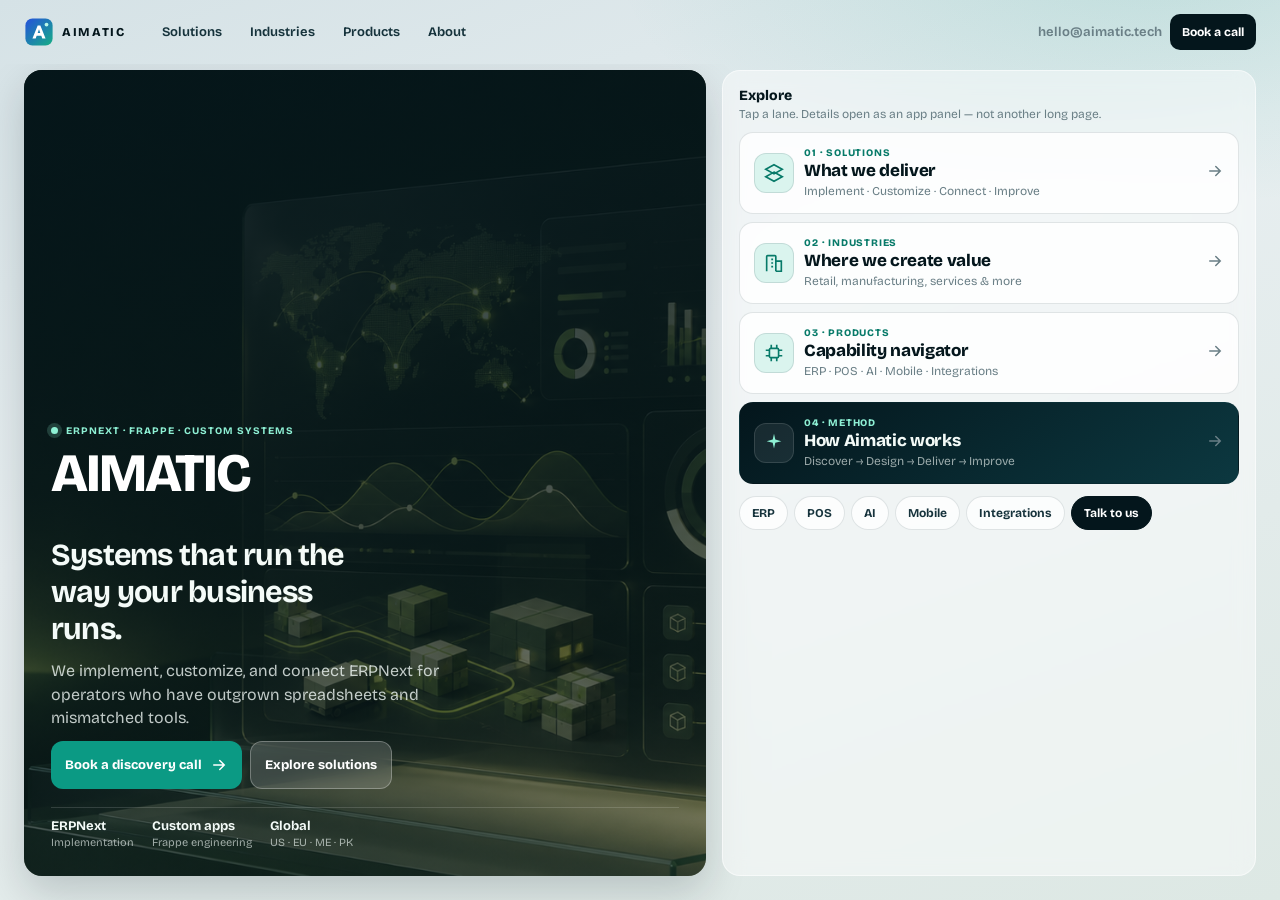
==== commit 431b5ffd: "feat: publish Aimatic marketing app shell" ====
--- a/index.html
+++ b/index.html
@@ -1,225 +1,195 @@
-
 <!doctype html>
 <html lang="en">
 <head>
 <meta charset="utf-8">
-<meta name="viewport" content="width=device-width, initial-scale=1">
-<title>Aimatic | ERPNext implementation and custom business systems</title>
-<meta name="description" content="Aimatic helps growing businesses implement ERPNext, connect their operations, and build custom Frappe apps around the way they work.">
-<meta property="og:title" content="Aimatic | ERPNext implementation and custom business systems">
-<meta property="og:description" content="ERPNext implementation, custom Frappe apps, integrations, and operational visibility for growing businesses.">
+<meta name="viewport" content="width=device-width, initial-scale=1, viewport-fit=cover, maximum-scale=1">
+<title>Aimatic — ERPNext & custom business systems</title>
+<meta name="description" content="Premium ERPNext implementation, Frappe apps, POS, AI automation, and integrations for growing businesses worldwide.">
+<meta property="og:title" content="Aimatic — ERPNext & custom business systems">
+<meta property="og:description" content="Implementation, customization, and integrations built around how your business actually works.">
 <meta property="og:type" content="website">
+<meta property="og:url" content="https://aimatic.tech/">
+<meta property="og:site_name" content="Aimatic">
+<meta name="theme-color" content="#04161c">
 <meta name="twitter:card" content="summary_large_image">
-<meta name="theme-color" content="#0a1d2a">
-<meta property="og:site_name" content="Aimatic">
-<meta property="og:url" content="https://aimatic.tech/">
-<meta name="twitter:title" content="Aimatic | ERPNext implementation and custom business systems">
-<meta name="twitter:description" content="ERPNext implementation, custom Frappe apps, integrations, and operational visibility for growing businesses.">
 <link rel="canonical" href="https://aimatic.tech/">
-
-
+<link rel="preconnect" href="https://fonts.googleapis.com">
+<link rel="preconnect" href="https://fonts.gstatic.com" crossorigin>
+<link href="https://fonts.googleapis.com/css2?family=Bricolage+Grotesque:opsz,wght@12..96,400;500;600;700;800&display=swap" rel="stylesheet">
 <link rel="shortcut icon" href="/aimatic-logo.svg" type="image/svg+xml">
 <link rel="stylesheet" href="/aimatic_site.css">
+<link rel="stylesheet" href="/assets/aimatic_web/css/amchat.css?v=20260823" data-aimatic-amchat="1">
 </head>
 <body>
+<a class="skip-link" href="#stage">Skip to content</a>
 
+<svg xmlns="http://www.w3.org/2000/svg" style="display:none">
+  <symbol id="i-arrow" viewBox="0 0 24 24"><path fill="none" stroke="currentColor" stroke-width="2" stroke-linecap="round" d="M5 12h14M13 6l6 6-6 6"/></symbol>
+  <symbol id="i-back" viewBox="0 0 24 24"><path fill="none" stroke="currentColor" stroke-width="2" stroke-linecap="round" d="M19 12H5M11 6l-6 6 6 6"/></symbol>
+  <symbol id="i-close" viewBox="0 0 24 24"><path fill="none" stroke="currentColor" stroke-width="2" stroke-linecap="round" d="M6 6l12 12M18 6L6 18"/></symbol>
+  <symbol id="i-grid" viewBox="0 0 24 24"><path fill="currentColor" d="M4 4h7v7H4zm9 0h7v7h-7zM4 13h7v7H4zm9 0h7v7h-7z"/></symbol>
+  <symbol id="i-layers" viewBox="0 0 24 24"><path fill="none" stroke="currentColor" stroke-width="1.8" d="M12 3l9 5-9 5-9-5 9-5zm0 8l9 5-9 5-9-5 9-5z"/></symbol>
+  <symbol id="i-building" viewBox="0 0 24 24"><path fill="none" stroke="currentColor" stroke-width="1.8" d="M4 21V5a1 1 0 011-1h8a1 1 0 011 1v16M9 8h2M9 12h2M9 16h2M14 21h6V10h-6"/></symbol>
+  <symbol id="i-cpu" viewBox="0 0 24 24"><rect x="7" y="7" width="10" height="10" rx="1.5" fill="none" stroke="currentColor" stroke-width="1.8"/><path fill="none" stroke="currentColor" stroke-width="1.8" d="M9 3v4M15 3v4M9 17v4M15 17v4M3 9h4M3 15h4M17 9h4M17 15h4"/></symbol>
+  <symbol id="i-spark" viewBox="0 0 24 24"><path fill="currentColor" d="M12 2l1.4 6.2L20 10l-6.6 1.8L12 18l-1.4-6.2L4 10l6.6-1.8L12 2z"/></symbol>
+  <symbol id="i-chat" viewBox="0 0 24 24"><path fill="none" stroke="currentColor" stroke-width="1.8" d="M4 6a2 2 0 012-2h12a2 2 0 012 2v9a2 2 0 01-2 2H9l-5 4V6z"/></symbol>
+  <symbol id="i-home" viewBox="0 0 24 24"><path fill="none" stroke="currentColor" stroke-width="1.8" d="M4 11l8-7 8 7v9a1 1 0 01-1 1h-5v-6H10v6H5a1 1 0 01-1-1v-9z"/></symbol>
+  <symbol id="i-box" viewBox="0 0 24 24"><path fill="none" stroke="currentColor" stroke-width="1.8" d="M3 8l9-5 9 5v8l-9 5-9-5V8zm9 5l9-5M12 13L3 8m9 5v8"/></symbol>
+</svg>
 
-<div class="aimatic-site" id="top">
-  <a class="skip-link" href="#main-content">Skip to content</a>
-  <div class="site-glow site-glow-one" aria-hidden="true"></div>
-  <div class="site-glow site-glow-two" aria-hidden="true"></div>
-
-  <header class="site-header" data-header>
-    <a class="brand" href="#top" aria-label="Aimatic home">
-      <img src="/aimatic-logo.svg" alt="" width="38" height="38">
-      <span>AIMATIC</span>
+<div class="app" id="app" data-app>
+  <header class="topbar">
+    <a class="brand" href="#/" data-nav="home" aria-label="Aimatic home">
+      <img src="/aimatic-logo.svg" width="34" height="34" alt="">
+      <span class="brand-text">AIMATIC</span>
     </a>
-
-    <nav class="desktop-nav" aria-label="Primary navigation">
-      <a href="#services">Services</a>
-      <a href="#industries">Industries</a>
-      <a href="#approach">Our approach</a>
-      <a href="#contact">Contact</a>
+    <nav class="topnav" aria-label="Primary">
+      <button type="button" data-open="solutions">Solutions</button>
+      <button type="button" data-open="industries">Industries</button>
+      <button type="button" data-open="products">Products</button>
+      <button type="button" data-open="about">About</button>
     </nav>
-
-    <a class="header-cta" href="#contact">Book a discovery call <span aria-hidden="true">↗</span></a>
-    <button class="menu-toggle" type="button" aria-label="Open navigation" aria-controls="mobile-navigation" aria-expanded="false" data-menu-toggle>
-      <span></span><span></span>
-    </button>
+    <div class="topbar-actions">
+      <a class="link-quiet" href="mailto:hello@aimatic.tech">hello@aimatic.tech</a>
+      <button type="button" class="btn btn-sm btn-dark" data-open="contact">Book a call</button>
+    </div>
   </header>
 
-  <div class="mobile-nav" id="mobile-navigation" aria-hidden="true" data-mobile-nav>
-    <a href="#services">Services</a>
-    <a href="#industries">Industries</a>
-    <a href="#approach">Our approach</a>
-    <a href="#contact">Book a discovery call</a>
-  </div>
-
-  <main id="main-content">
-    <section class="hero section-pad">
-      <div class="hero-copy" data-reveal>
-        <p class="eyebrow"><span class="eyebrow-dot"></span> ERPNext implementation &amp; custom business systems</p>
-        <h1>Make your ERP work <span>the way your business works.</span></h1>
-        <p class="hero-lead">Aimatic helps growing businesses replace disconnected tools and manual work with one adaptable operating system—implemented around their real processes.</p>
-        <div class="hero-actions">
-          <a class="button button-primary" href="#contact">Talk about your business <span aria-hidden="true">↗</span></a>
-          <a class="text-link" href="#services">See how we help <span aria-hidden="true">↓</span></a>
+  <div class="stage" id="stage">
+    <section class="hero-pane" aria-labelledby="headline">
+      <div class="hero-media" aria-hidden="true">
+        <img src="/aimatic-operations-hero.png" alt="" width="1600" height="1067" decoding="async">
+        <div class="hero-shade"></div>
+      </div>
+      <div class="hero-copy">
+        <p class="eyebrow"><span class="pulse"></span> ERPNext · Frappe · Custom systems</p>
+        <h1 id="headline"><span class="brand-mark">AIMATIC</span><br>Systems that run the way your business runs.</h1>
+        <p class="lede">We implement, customize, and connect ERPNext for operators who have outgrown spreadsheets and mismatched tools.</p>
+        <div class="hero-cta">
+          <button type="button" class="btn btn-primary" data-open="contact">
+            Book a discovery call
+            <svg width="18" height="18" aria-hidden="true"><use href="#i-arrow"/></svg>
+          </button>
+          <button type="button" class="btn btn-glass" data-open="solutions">Explore solutions</button>
         </div>
-        <div class="hero-note"><span class="note-mark">✦</span> ERPNext, Frappe apps, integrations, and long-term improvement.</div>
-      </div>
-
-      <div class="hero-visual" data-reveal data-reveal-delay="120" aria-label="Illustration of connected business operations">
-        <div class="visual-orbit orbit-one" aria-hidden="true"></div>
-        <div class="visual-orbit orbit-two" aria-hidden="true"></div>
-        <div class="dashboard-window">
-          <div class="window-bar">
-            <div class="window-dots"><i></i><i></i><i></i></div>
-            <span>operations / overview</span>
-            <b>•••</b>
-          </div>
-          <div class="dashboard-body">
-            <aside class="dashboard-sidebar">
-              <div class="mini-logo">A</div>
-              <div class="sidebar-line active"></div>
-              <div class="sidebar-line"></div>
-              <div class="sidebar-line short"></div>
-              <div class="sidebar-line"></div>
-              <div class="sidebar-line short"></div>
-              <div class="sidebar-bottom"></div>
-            </aside>
-            <div class="dashboard-main">
-              <div class="dashboard-heading">
-                <div><span class="small-label">MONDAY, 08:42 AM</span><strong>Operations overview</strong></div>
-                <span class="live-pill"><i></i> Live view</span>
-              </div>
-              <div class="metric-grid">
-                <div class="metric-card"><span>Orders</span><strong>1,284</strong><em>↗ 12.8%</em></div>
-                <div class="metric-card mint-card"><span>Inventory health</span><strong>94.6%</strong><em>On track</em></div>
-                <div class="metric-card"><span>Open tasks</span><strong>38</strong><em>7 due today</em></div>
-              </div>
-              <div class="chart-card">
-                <div class="chart-heading"><span>Business flow</span><small>Last 30 days <b>⌄</b></small></div>
-                <svg class="flow-chart" viewBox="0 0 520 155" role="img" aria-label="Illustrative business flow chart">
-                  <path class="chart-grid" d="M0 24H520M0 64H520M0 104H520M0 144H520" />
-                  <path class="chart-area" d="M0 121C42 120 48 88 82 95S126 118 164 79s45-16 67-31 34-16 60 2 32 17 58-4 40-17 61-8 43-29 110-8V155H0Z" />
-                  <path class="chart-line" d="M0 121C42 120 48 88 82 95S126 118 164 79s45-16 67-31 34-16 60 2 32 17 58-4 40-17 61-8 43-29 110-8" />
-                  <circle class="chart-point" cx="410" cy="38" r="5" />
-                </svg>
-                <div class="chart-legend"><span><i class="legend-blue"></i> Revenue flow</span><span><i class="legend-mint"></i> Operational capacity</span></div>
-              </div>
-              <div class="dashboard-footer-row"><span><i class="status-dot"></i> Purchasing synced</span><span><i class="status-dot"></i> Stock updated</span><span><i class="status-dot"></i> Team aligned</span></div>
-            </div>
-          </div>
-        </div>
-        <div class="floating-card floating-card-left"><span class="floating-icon">↗</span><div><small>Connected workflow</small><strong>One source of truth</strong></div></div>
-        <div class="floating-card floating-card-right"><span class="floating-icon mint-icon">✦</span><div><small>Built for change</small><strong>Adapt as you grow</strong></div></div>
+        <ul class="proof-row" aria-label="Highlights">
+          <li><strong>ERPNext</strong><span>Implementation</span></li>
+          <li><strong>Custom apps</strong><span>Frappe engineering</span></li>
+          <li><strong>Global</strong><span>US · EU · ME · PK</span></li>
+        </ul>
       </div>
     </section>
 
-    <section class="signal-strip">
-      <div class="signal-inner">
-        <p>For businesses that have outgrown disconnected systems</p>
-        <div class="signal-tags"><span>Retail</span><span>Distribution</span><span>Manufacturing</span><span>Professional services</span><span>Custom operations</span></div>
+    <section class="rail" aria-label="Navigate Aimatic">
+      <header class="rail-head">
+        <h2>Explore</h2>
+        <p>Tap a lane. Details open as an app panel — not another long page.</p>
+      </header>
+
+      <div class="lane-grid">
+        <button type="button" class="lane lane-lg" data-open="solutions">
+          <span class="lane-icon" aria-hidden="true"><svg width="22" height="22"><use href="#i-layers"/></svg></span>
+          <span class="lane-meta">
+            <span class="lane-kicker">01 · Solutions</span>
+            <strong>What we deliver</strong>
+            <span class="lane-desc">Implement · Customize · Connect · Improve</span>
+          </span>
+          <span class="lane-go" aria-hidden="true"><svg width="18" height="18"><use href="#i-arrow"/></svg></span>
+        </button>
+
+        <button type="button" class="lane" data-open="industries">
+          <span class="lane-icon" aria-hidden="true"><svg width="22" height="22"><use href="#i-building"/></svg></span>
+          <span class="lane-meta">
+            <span class="lane-kicker">02 · Industries</span>
+            <strong>Where we create value</strong>
+            <span class="lane-desc">Retail, manufacturing, services &amp; more</span>
+          </span>
+          <span class="lane-go" aria-hidden="true"><svg width="18" height="18"><use href="#i-arrow"/></svg></span>
+        </button>
+
+        <button type="button" class="lane" data-open="products">
+          <span class="lane-icon" aria-hidden="true"><svg width="22" height="22"><use href="#i-cpu"/></svg></span>
+          <span class="lane-meta">
+            <span class="lane-kicker">03 · Products</span>
+            <strong>Capability navigator</strong>
+            <span class="lane-desc">ERP · POS · AI · Mobile · Integrations</span>
+          </span>
+          <span class="lane-go" aria-hidden="true"><svg width="18" height="18"><use href="#i-arrow"/></svg></span>
+        </button>
+
+        <button type="button" class="lane lane-dark" data-open="about">
+          <span class="lane-icon" aria-hidden="true"><svg width="22" height="22"><use href="#i-spark"/></svg></span>
+          <span class="lane-meta">
+            <span class="lane-kicker">04 · Method</span>
+            <strong>How Aimatic works</strong>
+            <span class="lane-desc">Discover → Design → Deliver → Improve</span>
+          </span>
+          <span class="lane-go" aria-hidden="true"><svg width="18" height="18"><use href="#i-arrow"/></svg></span>
+        </button>
+      </div>
+
+      <div class="quick-strip" aria-label="Quick products">
+        <button type="button" data-open="products/erp">ERP</button>
+        <button type="button" data-open="products/pos">POS</button>
+        <button type="button" data-open="products/ai">AI</button>
+        <button type="button" data-open="products/mobile">Mobile</button>
+        <button type="button" data-open="products/integrations">Integrations</button>
+        <button type="button" class="quick-cta" data-open="contact">Talk to us</button>
       </div>
     </section>
+  </div>
 
-    <section class="section-pad services-section" id="services">
-      <div class="section-intro" data-reveal>
-        <p class="eyebrow">What we do</p>
-        <h2>More than software setup.<br><span>A better way to operate.</span></h2>
-        <p>ERP projects succeed when technology follows the business—not the other way around. We bring process thinking, implementation discipline, and the ability to build what standard software cannot.</p>
-      </div>
-      <div class="service-grid" data-reveal data-reveal-delay="100">
-        <article class="service-card service-card-dark">
-          <span class="card-number">01</span><span class="service-icon">◎</span>
-          <h3>Implement with clarity</h3>
-          <p>Map your workflows, configure ERPNext around them, and create a rollout your team can actually adopt.</p>
-          <a href="#approach" class="card-link">Our implementation approach <span aria-hidden="true">↗</span></a>
-        </article>
-        <article class="service-card">
-          <span class="card-number">02</span><span class="service-icon">⌘</span>
-          <h3>Customize the right parts</h3>
-          <p>When your process is your advantage, we build focused Frappe apps, fields, workflows, reports, and automations.</p>
-          <a href="#contact" class="card-link">Discuss a custom workflow <span aria-hidden="true">↗</span></a>
-        </article>
-        <article class="service-card">
-          <span class="card-number">03</span><span class="service-icon">↔</span>
-          <h3>Connect your ecosystem</h3>
-          <p>Bring sales, purchasing, inventory, finance, customer channels, and external platforms into one dependable flow.</p>
-          <a href="#industries" class="card-link">Explore solution areas <span aria-hidden="true">↗</span></a>
-        </article>
-        <article class="service-card service-card-accent">
-          <span class="card-number">04</span><span class="service-icon">↗</span>
-          <h3>Improve after go-live</h3>
-          <p>Make the system better as your business learns—through support, optimization, reporting, and thoughtful iteration.</p>
-          <a href="#contact" class="card-link">Plan your next stage <span aria-hidden="true">↗</span></a>
-        </article>
-      </div>
-    </section>
+  <nav class="dock" aria-label="Mobile navigation">
+    <button type="button" class="dock-item is-active" data-nav="home" aria-current="page">
+      <svg width="20" height="20" aria-hidden="true"><use href="#i-home"/></svg>
+      <span>Home</span>
+    </button>
+    <button type="button" class="dock-item" data-open="solutions">
+      <svg width="20" height="20" aria-hidden="true"><use href="#i-layers"/></svg>
+      <span>Solutions</span>
+    </button>
+    <button type="button" class="dock-item" data-open="products">
+      <svg width="20" height="20" aria-hidden="true"><use href="#i-box"/></svg>
+      <span>Products</span>
+    </button>
+    <button type="button" class="dock-item" data-open="contact">
+      <svg width="20" height="20" aria-hidden="true"><use href="#i-chat"/></svg>
+      <span>Contact</span>
+    </button>
+  </nav>
 
-    <section class="section-pad industries-section" id="industries">
-      <div class="section-intro split-intro" data-reveal>
-        <div><p class="eyebrow">Where we create value</p><h2>Start with your<br><span>operating reality.</span></h2></div>
-        <p>Different industries have different rhythms. We start with the decisions, handoffs, and bottlenecks that make your business unique, then shape the system around them.</p>
-      </div>
-      <div class="industry-grid" data-reveal data-reveal-delay="100">
-        <a class="industry-card industry-featured" href="#contact"><span class="industry-index">01 / 03</span><span class="industry-symbol">▦</span><h3>Retail &amp; distribution</h3><p>Inventory, purchasing, pricing, branches, sales channels, and customer operations in one connected flow.</p><span class="industry-arrow">↗</span></a>
-        <a class="industry-card" href="#contact"><span class="industry-index">02 / 03</span><span class="industry-symbol">◫</span><h3>Manufacturing</h3><p>Bring materials, production, quality, stock, and costing into a system your team can trust.</p><span class="industry-arrow">↗</span></a>
-        <a class="industry-card" href="#contact"><span class="industry-index">03 / 03</span><span class="industry-symbol">◌</span><h3>Professional services</h3><p>Connect projects, people, time, delivery, billing, and the visibility leaders need to grow.</p><span class="industry-arrow">↗</span></a>
-      </div>
-      <div class="industry-note"><span>Have a different operating model?</span><a href="#contact">Tell us what makes it different <b>↗</b></a></div>
-    </section>
-
-    <section class="section-pad approach-section" id="approach">
-      <div class="section-intro" data-reveal><p class="eyebrow">How we work</p><h2>A practical path from<br><span>complexity to control.</span></h2></div>
-      <div class="approach-layout">
-        <div class="approach-rail" data-reveal data-reveal-delay="80"><div class="rail-line"></div><span class="rail-dot active">01</span><span class="rail-dot">02</span><span class="rail-dot">03</span><span class="rail-dot">04</span></div>
-        <div class="approach-steps" data-reveal data-reveal-delay="150">
-          <article class="approach-step"><span>01</span><div><h3>Discover</h3><p>Understand the business behind the brief: people, processes, data, and the moments where work slows down.</p></div><b>↗</b></article>
-          <article class="approach-step"><span>02</span><div><h3>Design</h3><p>Turn the findings into a phased implementation plan with clear priorities, owners, and measurable outcomes.</p></div><b>↗</b></article>
-          <article class="approach-step"><span>03</span><div><h3>Deliver</h3><p>Configure, build, migrate, test, train, and launch with the operational details covered—not just the demo.</p></div><b>↗</b></article>
-          <article class="approach-step"><span>04</span><div><h3>Improve</h3><p>Keep learning after go-live with support, insight, and focused improvements that compound over time.</p></div><b>↗</b></article>
+  <div class="overlay" data-overlay aria-hidden="true">
+    <div class="scrim" data-close tabindex="-1"></div>
+    <aside class="sheet" data-sheet role="dialog" aria-modal="true" aria-labelledby="sheet-title" hidden>
+      <div class="sheet-handle" aria-hidden="true"><span></span></div>
+      <header class="sheet-bar">
+        <button type="button" class="icon-btn" data-back aria-label="Back">
+          <svg width="20" height="20"><use href="#i-back"/></svg>
+        </button>
+        <div class="sheet-titles">
+          <p class="sheet-eyebrow" data-eyebrow></p>
+          <h2 id="sheet-title" data-title></h2>
         </div>
-      </div>
-    </section>
-
-    <section class="proof-section section-pad">
-      <div class="proof-panel" data-reveal>
-        <div class="proof-copy"><p class="eyebrow eyebrow-light">The Aimatic difference</p><h2>Built for the parts of your business that don't fit in a template.</h2><p>ERPNext gives you a powerful foundation. Aimatic adds the process understanding and custom engineering needed to make that foundation feel like it was built for your team.</p><a class="button button-light" href="#contact">Start a conversation <span aria-hidden="true">↗</span></a></div>
-        <div class="proof-stack" aria-label="Aimatic capabilities">
-          <div class="stack-card stack-card-back"><span>Designed around you</span><b>01</b></div>
-          <div class="stack-card stack-card-mid"><span>Connected by default</span><b>02</b></div>
-          <div class="stack-card stack-card-front"><div class="stack-symbol">✦</div><div><small>AIMATIC SYSTEMS</small><strong>Implementation<br>with intent.</strong></div><b>03</b></div>
-        </div>
-      </div>
-    </section>
-
-    <section class="section-pad contact-section" id="contact">
-      <div class="contact-layout">
-        <div class="contact-copy" data-reveal><p class="eyebrow">Let's talk</p><h2>Your next system should feel like <span>an advantage.</span></h2><p>Tell us what you are trying to improve. We will come prepared to understand the problem before recommending the solution.</p><div class="contact-details"><div><span>Typical first conversation</span><strong>30 minutes · no sales script</strong></div><div><span>Best for</span><strong>Growing teams with real operational complexity</strong></div></div></div>
-        <form class="lead-form" id="aimatic-lead-form" data-endpoint="" data-mailto="hello@aimatic.tech" data-reveal data-reveal-delay="120">
-          <div class="form-heading"><span>01</span><h3>Start with a few details</h3></div>
-          <label>Your name<input type="text" name="name" autocomplete="name" placeholder="Jane Smith" required></label>
-          <div class="form-row"><label>Work email<input type="email" name="email" autocomplete="email" placeholder="jane@company.com" required></label><label>Company<input type="text" name="company" autocomplete="organization" placeholder="Company name" required></label></div>
-          <label>What can we help with?<select name="need" required><option value="" selected disabled>Select one</option><option>ERPNext implementation</option><option>Custom Frappe app</option><option>Integration or automation</option><option>Data migration</option><option>Support and optimization</option></select></label>
-          <label>Tell us a little more<textarea name="message" rows="4" placeholder="What is changing in your business?"></textarea></label>
-          <input class="form-trap" type="text" name="website" tabindex="-1" autocomplete="off" aria-hidden="true">
-          <button class="button button-primary form-submit" type="submit">Prepare my introduction <span aria-hidden="true">↗</span></button>
-          <p class="form-status" id="lead-form-status" role="status" aria-live="polite"></p>
-          <p class="form-footnote">We respect your time and your inbox. Your details are only used to respond to this enquiry.</p>
-        </form>
-      </div>
-    </section>
-  </main>
-
-  <footer class="site-footer">
-    <div class="footer-main"><a class="brand" href="#top"><img src="/aimatic-logo.svg" alt="" width="34" height="34"><span>AIMATIC</span></a><p>ERPNext implementation and custom business systems for teams ready to work with more clarity.</p><a class="footer-email" href="mailto:hello@aimatic.tech">hello@aimatic.tech <span aria-hidden="true">↗</span></a></div>
-    <div class="footer-bottom"><span>© <span data-current-year></span> Aimatic. All rights reserved.</span><div><a href="#services">Services</a><a href="#industries">Industries</a><a href="#contact">Contact</a><a href="/privacy.html">Privacy</a><a href="/terms.html">Terms</a><a href="/data-deletion.html">Data deletion</a></div><a class="back-top" href="#top">Back to top ↑</a></div>
-  </footer>
+        <button type="button" class="icon-btn" data-close aria-label="Close">
+          <svg width="18" height="18"><use href="#i-close"/></svg>
+        </button>
+      </header>
+      <div class="sheet-tabs" data-tabs role="tablist" hidden></div>
+      <div class="sheet-scroll" data-body></div>
+      <footer class="sheet-foot" data-foot hidden></footer>
+    </aside>
+  </div>
 </div>
 
-
+<noscript>
+  <main style="max-width:40rem;margin:2rem auto;padding:1rem;font-family:system-ui">
+    <h1>Aimatic</h1>
+    <p>ERPNext implementation and custom business systems.</p>
+    <p><a href="mailto:hello@aimatic.tech">hello@aimatic.tech</a></p>
+  </main>
+</noscript>
 
 <script src="/aimatic_site.js"></script>
+<script src="/assets/aimatic_web/js/amchat.js?v=20260823" defer data-aimatic-amchat="1"></script>
 </body>
 </html>
--- a/aimatic_site.css
+++ b/aimatic_site.css
@@ -1,111 +1,622 @@
 :root {
-  --aimatic-ink: #0a1d2a;
-  --aimatic-ink-soft: #183342;
-  --aimatic-muted: #667984;
-  --aimatic-paper: #f5f8f6;
-  --aimatic-white: #ffffff;
-  --aimatic-line: #dce6e5;
-  --aimatic-blue: #2c62d8;
-  --aimatic-blue-dark: #173f9e;
-  --aimatic-mint: #48c9a5;
-  --aimatic-mint-soft: #e0f6ee;
-  --aimatic-sand: #f6eee0;
-  --aimatic-shadow: 0 24px 70px rgba(18, 46, 59, 0.1);
-  --aimatic-radius: 24px;
-}
-
-html { scroll-behavior: smooth; }
-body.aimatic-public-page { background: var(--aimatic-paper); color: var(--aimatic-ink); }
-body.aimatic-public-page .web-footer, body.aimatic-public-page .navbar { display: none; }
-.aimatic-site, .aimatic-site * { box-sizing: border-box; }
-.aimatic-site { position: relative; overflow-x: hidden; min-height: 100vh; font-family: Inter, ui-sans-serif, system-ui, -apple-system, BlinkMacSystemFont, "Segoe UI", sans-serif; line-height: 1.5; }
-.aimatic-site a { color: inherit; text-decoration: none; }
-#services, #industries, #approach, #contact { scroll-margin-top: 100px; }
-.aimatic-site button, .aimatic-site input, .aimatic-site select, .aimatic-site textarea { font: inherit; }
-.aimatic-site h1, .aimatic-site h2, .aimatic-site h3, .aimatic-site p { margin-top: 0; }
-.aimatic-site h1, .aimatic-site h2, .aimatic-site h3 { letter-spacing: -0.045em; }
-.aimatic-site h1 span, .aimatic-site h2 span { color: var(--aimatic-blue); }
-.site-glow { position: absolute; border-radius: 50%; filter: blur(2px); pointer-events: none; }
-.site-glow-one { width: 560px; height: 560px; top: -220px; right: -180px; background: radial-gradient(circle, rgba(91, 218, 181, 0.15), transparent 67%); }
-.site-header.is-scrolled { border-bottom: 1px solid rgba(220, 230, 229, .75); background: rgba(245, 248, 246, .84); box-shadow: 0 10px 28px rgba(18, 46, 59, .06); backdrop-filter: blur(14px); }
-.skip-link { position: fixed; z-index: 50; top: 10px; left: 16px; padding: 10px 14px; border-radius: 8px; background: var(--aimatic-ink); color: white !important; font-size: 12px; font-weight: 750; transform: translateY(-150%); transition: transform 180ms ease; }
-.site-glow-two { width: 520px; height: 520px; top: 620px; left: -280px; background: radial-gradient(circle, rgba(44, 98, 216, 0.08), transparent 68%); }
-.aimatic-site a:focus-visible, .aimatic-site button:focus-visible, .aimatic-site input:focus-visible, .aimatic-site select:focus-visible, .aimatic-site textarea:focus-visible { outline: 3px solid rgba(44, 98, 216, .35); outline-offset: 3px; }
-.section-pad { max-width: 1240px; margin: 0 auto; padding: 116px 38px; }
-
-.site-header { position: sticky; top: 0; z-index: 20; display: flex; align-items: center; max-width: 1240px; min-height: 88px; margin: 0 auto; padding: 0 38px; transition: background 180ms ease, box-shadow 180ms ease, backdrop-filter 180ms ease; }
-.brand { display: inline-flex; align-items: center; gap: 11px; color: var(--aimatic-ink); font-size: 13px; font-weight: 820; letter-spacing: 0.16em; }
-.brand img { flex: 0 0 auto; border-radius: 12px; }
-.desktop-nav { display: flex; gap: 30px; margin: 0 auto; padding-left: 100px; color: #50636e; font-size: 13px; font-weight: 650; }
-.desktop-nav a, .mobile-nav a { transition: color 180ms ease; }
-.desktop-nav a:hover, .mobile-nav a:hover { color: var(--aimatic-blue); }
-.header-cta { display: inline-flex; align-items: center; gap: 11px; padding: 12px 16px; border: 1px solid var(--aimatic-line); border-radius: 10px; background: rgba(255,255,255,.5); font-size: 12px; font-weight: 750; transition: border-color 180ms ease, transform 180ms ease, box-shadow 180ms ease; }
-.header-cta:hover { border-color: #a6c0bf; box-shadow: 0 8px 22px rgba(18, 46, 59, .08); transform: translateY(-2px); }
-.header-cta span, .button span, .card-link span, .footer-email span { font-size: 17px; line-height: 0; }
-.menu-toggle { display: none; border: 0; background: transparent; padding: 8px; cursor: pointer; }
-.menu-toggle span { display: block; width: 22px; height: 2px; margin: 5px 0; background: var(--aimatic-ink); transition: transform 180ms ease; }
-.mobile-nav { display: none; }
-
-.hero { position: relative; display: grid; grid-template-columns: minmax(0, .92fr) minmax(500px, 1.08fr); align-items: center; gap: 50px; min-height: 680px; padding-top: 80px; padding-bottom: 100px; }
-.hero-copy { position: relative; z-index: 2; padding-bottom: 10px; }
-.eyebrow { display: flex; align-items: center; gap: 9px; margin-bottom: 24px; color: var(--aimatic-blue-dark); font-size: 11px; font-weight: 820; letter-spacing: .12em; text-transform: uppercase; }
-.eyebrow-dot { width: 7px; height: 7px; border-radius: 50%; background: var(--aimatic-mint); box-shadow: 0 0 0 5px rgba(72, 201, 165, .15); }
-.hero h1 { max-width: 640px; margin-bottom: 25px; font-size: clamp(52px, 6.2vw, 84px); font-weight: 820; line-height: .98; }
-.hero-lead { max-width: 540px; margin-bottom: 31px; color: var(--aimatic-muted); font-size: 17px; line-height: 1.75; }
-.hero-actions { display: flex; align-items: center; gap: 24px; flex-wrap: wrap; }
-.button { display: inline-flex; align-items: center; justify-content: center; gap: 15px; min-height: 52px; padding: 0 20px; border: 1px solid transparent; border-radius: 10px; font-size: 13px; font-weight: 760; cursor: pointer; transition: transform 180ms ease, box-shadow 180ms ease, background 180ms ease; }
-.button:hover { transform: translateY(-3px); box-shadow: 0 14px 30px rgba(17, 56, 91, .16); }
-.button:disabled { cursor: wait; opacity: .7; transform: none; box-shadow: none; }
-.button-primary { background: var(--aimatic-blue); color: white; }
-.button-primary:hover { background: var(--aimatic-blue-dark); }
-.button-light { background: white; color: var(--aimatic-ink); }
-.text-link { display: inline-flex; align-items: center; gap: 9px; color: var(--aimatic-ink); font-size: 13px; font-weight: 760; }
-.text-link span { color: var(--aimatic-blue); font-size: 18px; transition: transform 180ms ease; }
-.text-link:hover span { transform: translateY(3px); }
-.hero-note { display: flex; align-items: center; gap: 10px; margin-top: 54px; color: #829198; font-size: 11px; font-weight: 640; }
-.note-mark { color: var(--aimatic-mint); font-size: 18px; }
-
-.hero-visual { position: relative; min-height: 505px; perspective: 1300px; }
-.dashboard-window { position: absolute; z-index: 2; top: 27px; right: -38px; width: min(670px, 116%); min-height: 425px; overflow: hidden; border: 1px solid rgba(255,255,255,.62); border-radius: 18px; background: #fafdff; box-shadow: 0 38px 90px rgba(19, 51, 73, .22), 0 4px 16px rgba(19, 51, 73, .08); transform: rotate(2.8deg); }
-.window-bar { display: flex; align-items: center; justify-content: space-between; height: 41px; padding: 0 15px; border-bottom: 1px solid #e4edf0; color: #91a1a8; font-size: 8px; letter-spacing: .08em; text-transform: uppercase; }
-.window-dots { display: flex; gap: 5px; }
-.window-dots i { width: 7px; height: 7px; border-radius: 50%; background: #d8e1e4; }
-.window-dots i:first-child { background: #f0ad80; }.window-dots i:nth-child(2) { background: #d6d586; }.window-dots i:nth-child(3) { background: #87cbb4; }
-.window-bar b { font-size: 10px; letter-spacing: 1px; }
-.dashboard-body { display: flex; min-height: 384px; }
-.dashboard-sidebar { display: flex; width: 54px; flex: 0 0 auto; flex-direction: column; align-items: center; gap: 18px; padding-top: 19px; border-right: 1px solid #e6eff0; background: #f6faf9; }
-.mini-logo { display: grid; width: 22px; height: 22px; place-items: center; border-radius: 7px; background: linear-gradient(135deg, var(--aimatic-blue), var(--aimatic-mint)); color: white; font-size: 11px; font-weight: 850; }
-.sidebar-line { width: 18px; height: 4px; border-radius: 6px; background: #d2e0e0; }.sidebar-line.short { width: 12px; }.sidebar-line.active { height: 20px; border-radius: 6px; background: #dbe9ff; box-shadow: inset 3px 0 0 var(--aimatic-blue); }.sidebar-bottom { width: 17px; height: 17px; margin-top: auto; margin-bottom: 17px; border: 2px solid #ccdcdc; border-radius: 50%; }
-.dashboard-main { flex: 1; padding: 24px 26px 18px; }
-.dashboard-heading { display: flex; align-items: flex-start; justify-content: space-between; margin-bottom: 19px; }.dashboard-heading div { display: grid; gap: 3px; }.small-label { color: #94a6aa; font-size: 7px; font-weight: 760; letter-spacing: .1em; }.dashboard-heading strong { font-size: 19px; letter-spacing: -.04em; }.live-pill { display: inline-flex; align-items: center; gap: 5px; padding: 5px 8px; border-radius: 20px; background: var(--aimatic-mint-soft); color: #21836d; font-size: 8px; font-weight: 750; }.live-pill i, .status-dot { width: 5px; height: 5px; border-radius: 50%; background: var(--aimatic-mint); }
-.metric-grid { display: grid; grid-template-columns: repeat(3, 1fr); gap: 10px; margin-bottom: 12px; }.metric-card { display: grid; gap: 4px; padding: 13px; border: 1px solid #e5edef; border-radius: 10px; background: #fff; }.metric-card span { color: #91a0a6; font-size: 8px; }.metric-card strong { font-size: 23px; line-height: 1.05; letter-spacing: -.07em; }.metric-card em { color: #47a987; font-size: 8px; font-style: normal; font-weight: 740; }.mint-card { background: #f0fbf7; border-color: #d7f0e7; }
-.chart-card { padding: 15px 15px 10px; border: 1px solid #e5edef; border-radius: 10px; background: #fff; }.chart-heading { display: flex; justify-content: space-between; color: #3b505a; font-size: 10px; font-weight: 760; }.chart-heading small { color: #9ba9ad; font-size: 8px; font-weight: 600; }.chart-heading b { color: var(--aimatic-blue); font-size: 11px; }.flow-chart { display: block; width: 100%; height: 130px; margin-top: 6px; }.chart-grid { fill: none; stroke: #edf2f2; stroke-width: 1; }.chart-area { fill: url(#missing); fill: rgba(72, 201, 165, .08); }.chart-line { fill: none; stroke: var(--aimatic-blue); stroke-linecap: round; stroke-width: 3; }.chart-point { fill: var(--aimatic-mint); stroke: white; stroke-width: 3; }.chart-legend { display: flex; gap: 15px; color: #9ba9ad; font-size: 7px; }.chart-legend i { display: inline-block; width: 6px; height: 6px; margin-right: 4px; border-radius: 50%; }.legend-blue { background: var(--aimatic-blue); }.legend-mint { background: var(--aimatic-mint); }.dashboard-footer-row { display: flex; gap: 15px; margin-top: 15px; color: #819297; font-size: 7px; }.dashboard-footer-row span { display: inline-flex; align-items: center; gap: 5px; }.floating-card { position: absolute; z-index: 4; display: flex; align-items: center; gap: 10px; padding: 12px 14px; border: 1px solid rgba(215, 230, 230, .8); border-radius: 13px; background: rgba(255,255,255,.94); box-shadow: 0 16px 35px rgba(18, 50, 68, .15); }.floating-card-left { bottom: 28px; left: -36px; }.floating-card-right { top: 10px; right: -18px; }.floating-icon { display: grid; width: 28px; height: 28px; place-items: center; border-radius: 9px; background: #e7edff; color: var(--aimatic-blue); font-size: 17px; font-weight: 800; }.mint-icon { background: var(--aimatic-mint-soft); color: #239b7c; }.floating-card div { display: grid; gap: 1px; }.floating-card small { color: #92a0a4; font-size: 8px; }.floating-card strong { font-size: 10px; }.visual-orbit { position: absolute; border: 1px solid rgba(76, 168, 173, .18); border-radius: 50%; transform: rotate(-22deg); }.orbit-one { width: 480px; height: 250px; top: 116px; left: 60px; }.orbit-two { width: 610px; height: 360px; top: 45px; left: 25px; border-color: rgba(44, 98, 216, .1); }
-
-.signal-strip { border-top: 1px solid var(--aimatic-line); border-bottom: 1px solid var(--aimatic-line); background: rgba(255,255,255,.4); }.signal-inner { display: flex; align-items: center; justify-content: space-between; max-width: 1240px; min-height: 87px; margin: 0 auto; padding: 0 38px; }.signal-inner p { margin: 0; color: #809096; font-size: 11px; font-weight: 720; letter-spacing: .03em; }.signal-tags { display: flex; flex-wrap: wrap; justify-content: flex-end; gap: 8px; }.signal-tags span { padding: 8px 11px; border: 1px solid var(--aimatic-line); border-radius: 8px; color: #71828a; background: rgba(255,255,255,.55); font-size: 10px; font-weight: 690; }
-
-.section-intro { max-width: 650px; }.section-intro h2 { margin-bottom: 21px; font-size: clamp(38px, 4.3vw, 62px); line-height: 1.02; }.section-intro > p:last-child { max-width: 525px; color: var(--aimatic-muted); font-size: 16px; line-height: 1.7; }.service-grid { display: grid; grid-template-columns: repeat(4, 1fr); gap: 12px; margin-top: 58px; }.service-card { position: relative; display: flex; min-height: 340px; flex-direction: column; padding: 26px 24px 23px; border: 1px solid var(--aimatic-line); border-radius: var(--aimatic-radius); background: #fff; transition: transform 200ms ease, box-shadow 200ms ease; }.service-card:hover { transform: translateY(-7px); box-shadow: var(--aimatic-shadow); }.service-card-dark { border-color: var(--aimatic-ink); background: var(--aimatic-ink); color: white; }.service-card-accent { border-color: #b8e7da; background: var(--aimatic-mint-soft); }.card-number { color: #a5b5b8; font-size: 10px; font-weight: 800; letter-spacing: .13em; }.service-card-dark .card-number { color: #7f989d; }.service-icon { display: grid; width: 43px; height: 43px; place-items: center; margin-top: 42px; border: 1px solid var(--aimatic-line); border-radius: 12px; color: var(--aimatic-blue); font-size: 24px; }.service-card-dark .service-icon { border-color: #37515c; color: var(--aimatic-mint); }.service-card-accent .service-icon { border-color: #b7e6d9; }.service-card h3 { margin: 19px 0 11px; font-size: 22px; line-height: 1.05; }.service-card p { margin-bottom: 20px; color: var(--aimatic-muted); font-size: 13px; line-height: 1.65; }.service-card-dark p { color: #a7b8bc; }.card-link { display: flex; align-items: center; justify-content: space-between; gap: 9px; margin-top: auto; padding-top: 14px; border-top: 1px solid var(--aimatic-line); color: var(--aimatic-blue-dark); font-size: 10px; font-weight: 780; }.service-card-dark .card-link { border-color: #314c58; color: var(--aimatic-mint); }.card-link span { transition: transform 180ms ease; }.card-link:hover span { transform: translate(3px, -3px); }
-
-.industries-section { padding-top: 60px; }.split-intro { display: grid; grid-template-columns: 1fr 1fr; align-items: end; gap: 50px; max-width: none; }.split-intro > p { max-width: 420px; margin: 0 0 17px auto; color: var(--aimatic-muted); font-size: 16px; line-height: 1.7; }.industry-grid { display: grid; grid-template-columns: 1.25fr 1fr 1fr; gap: 13px; margin-top: 58px; }.industry-card { position: relative; display: flex; min-height: 326px; flex-direction: column; padding: 25px; border: 1px solid var(--aimatic-line); border-radius: var(--aimatic-radius); background: white; transition: transform 200ms ease, border-color 200ms ease, box-shadow 200ms ease; }.industry-card:hover { border-color: #9eb9bd; box-shadow: var(--aimatic-shadow); transform: translateY(-5px); }.industry-featured { background: var(--aimatic-ink); color: white; }.industry-index { color: #8fa0a5; font-size: 9px; font-weight: 800; letter-spacing: .12em; }.industry-featured .industry-index { color: #7e999f; }.industry-symbol { display: grid; width: 50px; height: 50px; place-items: center; margin-top: 48px; border: 1px solid #d8e5e5; border-radius: 15px; color: var(--aimatic-blue); font-size: 27px; }.industry-featured .industry-symbol { border-color: #3e5660; color: var(--aimatic-mint); }.industry-card h3 { margin: 19px 0 10px; font-size: 24px; line-height: 1; }.industry-card p { max-width: 290px; margin: 0; color: var(--aimatic-muted); font-size: 13px; line-height: 1.65; }.industry-featured p { color: #a8babe; }.industry-arrow { position: absolute; right: 25px; bottom: 24px; color: var(--aimatic-blue); font-size: 24px; }.industry-featured .industry-arrow { color: var(--aimatic-mint); }.industry-note { display: flex; align-items: center; justify-content: center; gap: 9px; margin-top: 23px; color: #829197; font-size: 12px; }.industry-note a { color: var(--aimatic-blue-dark); font-weight: 750; }.industry-note b { font-size: 16px; }
-
-.approach-section { padding-top: 65px; }.approach-layout { display: grid; grid-template-columns: 70px minmax(0, 800px); gap: 44px; margin-top: 52px; }.approach-rail { position: relative; display: flex; flex-direction: column; align-items: center; justify-content: space-between; min-height: 460px; padding: 4px 0; }.rail-line { position: absolute; top: 0; bottom: 0; width: 1px; background: #d4e2e1; }.rail-dot { z-index: 1; display: grid; width: 42px; height: 42px; place-items: center; border: 1px solid #d3e1e0; border-radius: 50%; background: var(--aimatic-paper); color: #9cacae; font-size: 10px; font-weight: 800; }.rail-dot.active { border-color: var(--aimatic-blue); background: var(--aimatic-blue); color: white; box-shadow: 0 0 0 7px rgba(44, 98, 216, .1); }.approach-steps { border-top: 1px solid var(--aimatic-line); }.approach-step { display: grid; grid-template-columns: 58px minmax(0, 1fr) 30px; gap: 28px; align-items: start; padding: 28px 0; border-bottom: 1px solid var(--aimatic-line); }.approach-step > span { color: var(--aimatic-blue); font-size: 11px; font-weight: 800; letter-spacing: .1em; }.approach-step h3 { margin: 0 0 8px; font-size: 25px; }.approach-step p { max-width: 580px; margin: 0; color: var(--aimatic-muted); font-size: 14px; line-height: 1.7; }.approach-step > b { color: var(--aimatic-mint); font-size: 18px; font-weight: 500; }
-
-.proof-section { max-width: none; padding-right: 38px; padding-left: 38px; }.proof-panel { display: grid; grid-template-columns: 1fr 1fr; align-items: center; gap: 80px; max-width: 1164px; min-height: 510px; margin: 0 auto; padding: 74px 80px; overflow: hidden; border-radius: 30px; background: var(--aimatic-ink); color: white; }.eyebrow-light { color: var(--aimatic-mint); }.proof-copy h2 { max-width: 530px; margin-bottom: 20px; font-size: clamp(38px, 4vw, 57px); line-height: 1.02; }.proof-copy h2 { color: white; }.proof-copy p:not(.eyebrow) { max-width: 495px; margin-bottom: 31px; color: #a9bbc0; font-size: 15px; line-height: 1.7; }.proof-stack { position: relative; min-height: 300px; }.stack-card { position: absolute; right: 0; display: flex; width: 370px; align-items: center; justify-content: space-between; padding: 23px 25px; border: 1px solid #38545e; border-radius: 15px; color: #a5b9bc; font-size: 13px; }.stack-card b { color: var(--aimatic-mint); font-size: 10px; }.stack-card-back { top: 28px; right: 10px; background: #15303c; transform: rotate(7deg); }.stack-card-mid { top: 82px; right: 25px; background: #1b3b48; transform: rotate(-4deg); }.stack-card-front { top: 138px; right: 0; display: grid; grid-template-columns: 47px 1fr 20px; gap: 16px; padding: 21px; background: linear-gradient(135deg, #2b63d5, #244eae); color: white; box-shadow: 0 22px 50px rgba(0,0,0,.3); transform: rotate(3deg); }.stack-card-front b { color: #c4d2ff; align-self: start; }.stack-symbol { display: grid; width: 42px; height: 42px; place-items: center; border: 1px solid rgba(255,255,255,.35); border-radius: 12px; color: white; font-size: 22px; }.stack-card-front small { display: block; margin-bottom: 8px; color: #b9caf9; font-size: 8px; font-weight: 800; letter-spacing: .14em; }.stack-card-front strong { font-size: 21px; line-height: 1.02; letter-spacing: -.05em; }
-
-.contact-section { padding-top: 125px; padding-bottom: 130px; }.contact-layout { display: grid; grid-template-columns: minmax(0, .95fr) minmax(430px, .8fr); gap: 115px; align-items: start; }.contact-copy h2 { max-width: 550px; margin-bottom: 21px; font-size: clamp(42px, 4.5vw, 64px); line-height: .99; }.contact-copy > p:not(.eyebrow) { max-width: 455px; color: var(--aimatic-muted); font-size: 16px; line-height: 1.7; }.contact-details { display: grid; gap: 18px; margin-top: 45px; }.contact-details div { display: grid; gap: 4px; padding-left: 16px; border-left: 2px solid var(--aimatic-mint); }.contact-details span { color: #93a0a2; font-size: 10px; font-weight: 800; letter-spacing: .08em; text-transform: uppercase; }.contact-details strong { font-size: 14px; }.lead-form { padding: 29px; border: 1px solid var(--aimatic-line); border-radius: var(--aimatic-radius); background: white; box-shadow: 0 18px 55px rgba(24, 58, 67, .07); }.form-heading { display: flex; align-items: baseline; gap: 13px; margin-bottom: 25px; }.form-heading span { color: var(--aimatic-blue); font-size: 10px; font-weight: 800; letter-spacing: .12em; }.form-heading h3 { margin: 0; font-size: 25px; }.lead-form label { display: grid; gap: 8px; margin-bottom: 16px; color: #526873; font-size: 11px; font-weight: 750; }.form-row { display: grid; grid-template-columns: 1fr 1fr; gap: 12px; }.lead-form input, .lead-form select, .lead-form textarea { width: 100%; border: 1px solid #d8e4e3; border-radius: 9px; outline: 0; background: #fbfdfc; color: var(--aimatic-ink); font-size: 13px; font-weight: 500; transition: border-color 180ms ease, box-shadow 180ms ease; }.lead-form input, .lead-form select { height: 47px; padding: 0 13px; }.lead-form textarea { min-height: 110px; padding: 12px 13px; resize: vertical; }.lead-form input::placeholder, .lead-form textarea::placeholder { color: #a6b3b4; }.lead-form input:focus, .lead-form select:focus, .lead-form textarea:focus { border-color: var(--aimatic-blue); box-shadow: 0 0 0 4px rgba(44, 98, 216, .1); }.form-submit { width: 100%; margin-top: 5px; }.form-footnote, .form-status { min-height: 18px; margin: 12px 0 0; color: #93a1a3; font-size: 10px; line-height: 1.5; }.form-status { color: #22866c; font-weight: 700; }.form-status.error { color: #b1453c; }.form-trap { position: absolute; left: -10000px; width: 1px !important; height: 1px !important; opacity: 0; }
-
-.site-footer { max-width: 1240px; margin: 0 auto; padding: 0 38px 30px; }.footer-main { display: grid; grid-template-columns: 1fr 1.5fr 1fr; align-items: center; gap: 30px; padding: 32px 0; border-top: 1px solid var(--aimatic-line); }.footer-main p { max-width: 390px; margin: 0; color: #7c8b91; font-size: 12px; line-height: 1.6; }.footer-email { justify-self: end; color: var(--aimatic-blue-dark); font-size: 12px; font-weight: 780; }.footer-bottom { display: flex; align-items: center; justify-content: space-between; gap: 20px; padding-top: 18px; color: #9ba8aa; font-size: 10px; }.footer-bottom div { display: flex; gap: 18px; }.footer-bottom a:hover, .footer-email:hover { color: var(--aimatic-blue); }.back-top { color: var(--aimatic-ink-soft); font-weight: 740; }
-
-.aimatic-site.js-enabled [data-reveal] { opacity: 0; transform: translateY(22px); transition: opacity 700ms ease, transform 700ms cubic-bezier(.2,.7,.2,1); }
-.aimatic-site.js-enabled .is-visible[data-reveal] { opacity: 1; transform: translateY(0); }
-.aimatic-site:not(.js-enabled) [data-reveal] { opacity: 1; transform: none; }
-
-@media (max-width: 1120px) {
-  .hero { grid-template-columns: 1fr; gap: 30px; padding-top: 64px; }.hero-copy { max-width: 720px; }.hero-visual { width: min(720px, 100%); min-height: 505px; margin: 0 auto; }.dashboard-window { right: 0; }.floating-card-left { left: -10px; }.floating-card-right { right: 0; }.service-grid { grid-template-columns: repeat(2, 1fr); }.contact-layout { gap: 60px; }.proof-panel { padding-right: 55px; padding-left: 55px; }
-}
-@media (max-width: 760px) {
-  .section-pad { padding: 78px 20px; }.site-header { min-height: 74px; padding: 0 20px; }.desktop-nav, .header-cta { display: none; }.menu-toggle { display: block; margin-left: auto; }.mobile-nav { position: relative; z-index: 19; display: grid; grid-template-rows: 0fr; overflow: hidden; padding: 0 20px; background: rgba(245,248,246,.97); transition: grid-template-rows 220ms ease, padding 220ms ease; }.mobile-nav > * { min-height: 0; overflow: hidden; }.mobile-nav.is-open { grid-template-rows: 1fr; gap: 0; padding-top: 8px; padding-bottom: 15px; border-bottom: 1px solid var(--aimatic-line); }.mobile-nav a { padding: 12px 0; color: var(--aimatic-ink); font-size: 14px; font-weight: 720; }.menu-toggle.is-open span:first-child { transform: translateY(3.5px) rotate(45deg); }.menu-toggle.is-open span:last-child { transform: translateY(-3.5px) rotate(-45deg); }
-  .hero { min-height: auto; padding-top: 67px; padding-bottom: 65px; }.hero h1 { font-size: clamp(47px, 13vw, 70px); }.hero-lead { font-size: 15px; }.hero-note { margin-top: 32px; line-height: 1.45; }.hero-visual { min-height: 344px; margin-top: 10px; transform: scale(.77); transform-origin: top left; width: 130%; margin-bottom: -75px; }.dashboard-window { top: 12px; right: 0; transform: rotate(2deg); }.floating-card-left { bottom: 4px; left: 0; }.floating-card-right { top: -7px; right: 0; }.signal-inner { display: block; padding: 24px 20px; }.signal-inner p { margin-bottom: 13px; }.signal-tags { justify-content: flex-start; }.signal-tags span { padding: 6px 8px; font-size: 9px; }.section-intro h2 { font-size: 42px; }.service-grid { grid-template-columns: 1fr; gap: 10px; margin-top: 38px; }.service-card { min-height: 290px; }.split-intro { grid-template-columns: 1fr; gap: 4px; }.split-intro > p { margin: 0; }.industry-grid { grid-template-columns: 1fr; gap: 10px; margin-top: 38px; }.industry-card { min-height: 280px; }.industry-symbol { margin-top: 35px; }.industry-note { align-items: flex-start; flex-direction: column; padding-left: 5px; }.approach-layout { grid-template-columns: 1fr; gap: 24px; margin-top: 38px; }.approach-rail { display: none; }.approach-step { grid-template-columns: 38px minmax(0,1fr) 20px; gap: 13px; padding: 24px 0; }.approach-step h3 { font-size: 23px; }.approach-step p { font-size: 13px; }.proof-section { padding-right: 20px; padding-left: 20px; }.proof-panel { grid-template-columns: 1fr; gap: 35px; min-height: auto; padding: 52px 27px 65px; border-radius: 22px; }.proof-copy h2 { font-size: 40px; }.proof-copy p:not(.eyebrow) { font-size: 14px; }.proof-stack { min-height: 250px; transform: scale(.83); transform-origin: top center; margin-bottom: -35px; }.stack-card { width: 100%; max-width: 350px; }.contact-section { padding-top: 85px; padding-bottom: 85px; }.contact-layout { grid-template-columns: 1fr; gap: 45px; }.contact-copy h2 { font-size: 45px; }.lead-form { padding: 22px 17px; }.form-row { grid-template-columns: 1fr; gap: 0; }.footer-main { grid-template-columns: 1fr; gap: 17px; }.footer-email { justify-self: start; }.footer-bottom { align-items: flex-start; flex-direction: column; gap: 13px; }.footer-bottom div { order: -1; }.back-top { align-self: flex-end; }
-}
+  --ink: #04161c;
+  --ink-2: #16333c;
+  --mute: #6a7f86;
+  --line: rgba(10, 40, 48, 0.12);
+  --line-strong: rgba(10, 40, 48, 0.18);
+  --panel: #f7faf9;
+  --white: #ffffff;
+  --teal: #0b9a84;
+  --teal-2: #077a69;
+  --teal-soft: #daf4ee;
+  --mint: #8ef0d4;
+  --warn: #c2410c;
+  --radius: 18px;
+  --radius-sm: 14px;
+  --shadow: 0 24px 60px rgba(4, 22, 28, 0.22);
+  --font: "Bricolage Grotesque", ui-sans-serif, system-ui, sans-serif;
+  --top: 56px;
+  --dock: 64px;
+  --safe-b: env(safe-area-inset-bottom, 0px);
+  --safe-t: env(safe-area-inset-top, 0px);
+  --safe-l: env(safe-area-inset-left, 0px);
+  --safe-r: env(safe-area-inset-right, 0px);
+  --ease: cubic-bezier(0.22, 0.8, 0.24, 1);
+  --dur: 300ms;
+  --stage-pad-b: calc(12px + var(--dock) + var(--safe-b));
+}
+
+*, *::before, *::after { box-sizing: border-box; }
+html, body { margin: 0; width: 100%; height: 100%; }
+html { -webkit-text-size-adjust: 100%; text-size-adjust: 100%; }
+
+body {
+  font-family: var(--font);
+  color: var(--ink);
+  background: #0a1c22;
+  overflow: hidden;
+  -webkit-font-smoothing: antialiased;
+  overscroll-behavior: none;
+}
+
+button { font: inherit; color: inherit; background: none; border: 0; cursor: pointer; }
+img { display: block; max-width: 100%; height: auto; }
+a { color: inherit; text-decoration: none; }
+
+:focus-visible {
+  outline: 3px solid rgba(11, 154, 132, 0.45);
+  outline-offset: 2px;
+}
+
+.skip-link {
+  position: fixed; z-index: 200; top: 10px; left: 10px;
+  padding: 10px 12px; border-radius: 10px; background: #fff; color: var(--ink);
+  font-weight: 700; transform: translateY(-160%);
+}
+.skip-link:focus { transform: none; }
+
+.app {
+  position: relative;
+  width: 100%;
+  height: var(--vvh, 100dvh);
+  max-height: var(--vvh, 100dvh);
+  display: grid;
+  grid-template-rows: calc(var(--top) + var(--safe-t)) minmax(0, 1fr);
+  background:
+    radial-gradient(900px 420px at 90% -5%, rgba(11, 154, 132, 0.16), transparent 60%),
+    linear-gradient(160deg, #d5e2e6 0%, #e7eef0 42%, #dde8e4 100%);
+  overflow: hidden;
+  padding-left: var(--safe-l);
+  padding-right: var(--safe-r);
+}
+
+/* —— Top bar —— */
+.topbar {
+  z-index: 30;
+  display: flex;
+  align-items: center;
+  gap: 10px;
+  min-height: calc(var(--top) + var(--safe-t));
+  padding: var(--safe-t) 14px 0;
+}
+.brand {
+  display: inline-flex; align-items: center; gap: 8px;
+  font-weight: 800; letter-spacing: 0.14em; font-size: 12px; flex: 0 0 auto;
+}
+.brand img { width: 30px; height: 30px; border-radius: 9px; }
+.brand-text { display: none; }
+.topnav { display: none; }
+.topbar-actions { margin-left: auto; display: flex; align-items: center; gap: 8px; }
+.link-quiet { display: none; }
+
+.btn {
+  display: inline-flex; align-items: center; justify-content: center; gap: 8px;
+  min-height: 44px; padding: 0 14px; border-radius: 12px; font-size: 13px; font-weight: 750;
+}
+.btn-sm { min-height: 36px; padding: 0 12px; font-size: 12px; border-radius: 10px; }
+.btn-primary { background: var(--teal); color: #fff; }
+.btn-dark { background: var(--ink); color: #fff; }
+.btn-glass {
+  background: rgba(255,255,255,.16); color: #fff; border: 1px solid rgba(255,255,255,.28);
+  backdrop-filter: blur(8px);
+}
+.btn-ghost { background: #fff; border: 1px solid var(--line-strong); }
+
+.icon-btn {
+  width: 40px; height: 40px; display: grid; place-items: center;
+  border-radius: 12px; border: 1px solid var(--line); background: rgba(255,255,255,.75);
+}
+
+/* —— Stage: mobile-first scrollable stack —— */
+.stage {
+  min-height: 0;
+  display: flex;
+  flex-direction: column;
+  gap: 10px;
+  padding: 0 12px var(--stage-pad-b);
+  overflow-x: hidden;
+  overflow-y: auto;
+  -webkit-overflow-scrolling: touch;
+  overscroll-behavior: contain;
+  scroll-padding-bottom: var(--stage-pad-b);
+}
+
+.hero-pane {
+  position: relative;
+  flex: 0 0 auto;
+  min-height: 220px;
+  border-radius: var(--radius);
+  color: #f4fbf8;
+  overflow: hidden;
+  box-shadow: 0 16px 40px rgba(4, 22, 28, 0.18);
+}
+.hero-media, .hero-media img {
+  position: absolute; inset: 0; width: 100%; height: 100%; object-fit: cover;
+}
+.hero-shade {
+  position: absolute; inset: 0;
+  background:
+    linear-gradient(160deg, rgba(4,22,28,.88) 0%, rgba(4,22,28,.7) 55%, rgba(4,22,28,.45) 100%);
+}
+.hero-copy {
+  position: relative; z-index: 1;
+  display: flex; flex-direction: column; justify-content: flex-end;
+  gap: 8px;
+  min-height: 220px;
+  padding: 16px;
+}
+.eyebrow {
+  display: inline-flex; align-items: center; gap: 8px; margin: 0;
+  font-size: 10px; font-weight: 750; letter-spacing: .1em; text-transform: uppercase; color: var(--mint);
+}
+.pulse {
+  width: 7px; height: 7px; border-radius: 50%; background: var(--mint);
+  box-shadow: 0 0 0 4px rgba(142,240,212,.18);
+}
+.brand-mark {
+  display: block; margin-bottom: 2px;
+  font-size: clamp(28px, 8vw, 40px); font-weight: 800; letter-spacing: -.04em; line-height: .92; color: #fff;
+}
+.hero-copy h1 {
+  margin: 0; font-size: clamp(17px, 4.5vw, 22px); font-weight: 700;
+  letter-spacing: -.025em; line-height: 1.2; max-width: 22ch;
+}
+.lede {
+  margin: 0; color: rgba(244,251,248,.78); font-size: 13px; line-height: 1.45;
+  display: -webkit-box; -webkit-line-clamp: 3; -webkit-box-orient: vertical; overflow: hidden;
+}
+.hero-cta { display: flex; flex-wrap: wrap; gap: 8px; }
+.hero-cta .btn { min-height: 42px; flex: 1 1 auto; }
+.proof-row { display: none; list-style: none; margin: 0; padding: 0; }
+
+/* —— Rail —— */
+.rail {
+  flex: 1 0 auto;
+  display: flex;
+  flex-direction: column;
+  gap: 10px;
+  min-height: 0;
+}
+.rail-head h2 { margin: 0 0 2px; font-size: 14px; font-weight: 800; }
+.rail-head p { margin: 0; color: var(--mute); font-size: 12px; line-height: 1.35; }
+
+.lane-grid {
+  display: grid;
+  grid-template-columns: 1fr;
+  gap: 8px;
+}
+.lane {
+  display: grid;
+  grid-template-columns: 40px minmax(0, 1fr) 18px;
+  gap: 10px;
+  align-items: center;
+  min-height: 64px;
+  padding: 12px;
+  border-radius: var(--radius-sm);
+  border: 1px solid var(--line);
+  background: rgba(255,255,255,.82);
+  text-align: left;
+}
+.lane-lg { grid-column: auto; }
+.lane-dark {
+  background: linear-gradient(145deg, #04161c, #0c3840);
+  color: #f3faf7; border-color: transparent;
+}
+.lane-dark .lane-kicker { color: var(--mint); }
+.lane-dark .lane-desc { color: rgba(243,250,247,.62); }
+.lane-dark .lane-icon {
+  background: rgba(255,255,255,.08); color: var(--mint); border-color: rgba(255,255,255,.12);
+}
+.lane-icon {
+  width: 40px; height: 40px; display: grid; place-items: center; flex: 0 0 auto;
+  border-radius: 12px; border: 1px solid var(--line); background: var(--teal-soft); color: var(--teal-2);
+}
+.lane-meta { display: grid; gap: 2px; min-width: 0; }
+.lane-kicker {
+  font-size: 10px; font-weight: 800; letter-spacing: .08em; text-transform: uppercase; color: var(--teal-2);
+}
+.lane strong {
+  font-size: 15px; font-weight: 780; letter-spacing: -.02em; line-height: 1.2;
+}
+.lane-desc {
+  color: var(--mute); font-size: 12px; line-height: 1.3;
+  overflow: hidden; text-overflow: ellipsis; white-space: nowrap;
+}
+.lane-go { color: var(--mute); }
+
+.quick-strip {
+  display: flex; gap: 6px; overflow-x: auto; padding: 2px 0 4px;
+  scrollbar-width: none; -webkit-overflow-scrolling: touch;
+}
+.quick-strip::-webkit-scrollbar { display: none; }
+.quick-strip button {
+  flex: 0 0 auto; min-height: 34px; padding: 0 12px; border-radius: 999px;
+  border: 1px solid var(--line); background: rgba(255,255,255,.75);
+  font-size: 12px; font-weight: 700; color: var(--ink-2);
+}
+.quick-strip .quick-cta { background: var(--ink); color: #fff; border-color: var(--ink); }
+
+/* —— Dock —— */
+.dock {
+  position: fixed; z-index: 35;
+  left: max(10px, var(--safe-l));
+  right: max(10px, var(--safe-r));
+  bottom: max(8px, var(--safe-b));
+  display: grid; grid-template-columns: repeat(4, 1fr); gap: 4px;
+  padding: 6px; border-radius: 16px;
+  background: rgba(247,250,249,.95); border: 1px solid var(--line);
+  backdrop-filter: blur(14px); box-shadow: 0 12px 32px rgba(4,22,28,.16);
+}
+.dock-item {
+  display: grid; place-items: center; gap: 2px; min-height: 46px;
+  border-radius: 12px; color: var(--mute); font-size: 10px; font-weight: 750;
+}
+.dock-item.is-active, .dock-item[aria-current="page"] {
+  background: var(--teal-soft); color: var(--teal-2);
+}
+.app.is-open .dock { opacity: 0; pointer-events: none; visibility: hidden; }
+
+/* —— Overlay / sheet —— */
+.overlay {
+  position: fixed; inset: 0; z-index: 50; pointer-events: none;
+}
+.overlay.is-open { pointer-events: auto; }
+.scrim {
+  position: absolute; inset: 0; background: rgba(4,22,28,.48);
+  opacity: 0; transition: opacity var(--dur) var(--ease);
+}
+.overlay.is-open .scrim { opacity: 1; }
+
+.sheet {
+  position: absolute;
+  left: 0; right: 0; bottom: 0;
+  width: 100%;
+  height: min(92dvh, 100%);
+  max-height: 100dvh;
+  display: grid;
+  grid-template-rows: auto auto auto minmax(0, 1fr) auto;
+  border-radius: 20px 20px 0 0;
+  background: var(--panel);
+  box-shadow: var(--shadow);
+  transform: translate3d(0, 110%, 0);
+  transition: transform var(--dur) var(--ease);
+  will-change: transform;
+}
+.overlay.is-open .sheet { transform: translate3d(0, 0, 0); }
+.sheet[hidden] { display: none !important; }
+.overlay.is-open .sheet[hidden] { display: grid !important; }
+
+.sheet-handle { display: grid; place-items: center; padding-top: 8px; }
+.sheet-handle span {
+  width: 40px; height: 4px; border-radius: 99px; background: rgba(4,22,28,.16);
+}
+.sheet-bar {
+  display: grid; grid-template-columns: 40px minmax(0, 1fr) 40px; gap: 8px; align-items: center;
+  padding: 6px 12px 10px;
+}
+.sheet-eyebrow {
+  margin: 0; color: var(--teal-2); font-size: 10px; font-weight: 800;
+  letter-spacing: .08em; text-transform: uppercase;
+}
+.sheet-titles h2 {
+  margin: 2px 0 0; font-size: 18px; font-weight: 800; letter-spacing: -.02em; line-height: 1.2;
+}
+.sheet-tabs {
+  display: flex; gap: 6px; padding: 0 12px 10px; overflow-x: auto; scrollbar-width: none;
+}
+.sheet-tabs[hidden] { display: none !important; }
+.sheet-tabs::-webkit-scrollbar { display: none; }
+.sheet-tabs button {
+  flex: 0 0 auto; min-height: 32px; padding: 0 11px; border-radius: 999px;
+  border: 1px solid var(--line); font-size: 12px; font-weight: 750; background: #fff;
+}
+.sheet-tabs button[aria-selected="true"] {
+  background: var(--ink); border-color: var(--ink); color: #fff;
+}
+.sheet-scroll {
+  min-height: 0; overflow: auto; padding: 4px 12px 18px;
+  -webkit-overflow-scrolling: touch; overscroll-behavior: contain;
+}
+.sheet-foot {
+  display: flex;
+  align-items: center;
+  gap: 8px;
+  padding: 10px 12px calc(10px + var(--safe-b));
+  border-top: 1px solid var(--line);
+  background: rgba(247,250,249,.96);
+}
+.sheet-foot[hidden] { display: none !important; }
+.sheet-foot .btn {
+  flex: 0 1 auto;
+  min-width: 0;
+  min-height: 40px;
+  padding: 0 14px;
+  font-size: 13px;
+  border-radius: 10px;
+}
+.sheet-foot .btn-ghost {
+  flex: 0 0 auto;
+  min-width: 72px;
+  padding: 0 12px;
+}
+.sheet-foot .btn-primary {
+  flex: 1 1 auto;
+  max-width: 280px;
+  margin-left: auto;
+}
+
+/* Content */
+.hub-grid { display: grid; gap: 8px; grid-template-columns: 1fr; }
+.hub-card {
+  display: grid; gap: 6px; width: 100%; text-align: left;
+  padding: 14px; border-radius: 14px; border: 1px solid var(--line); background: #fff;
+}
+.hub-card .idx { color: var(--teal-2); font-size: 10px; font-weight: 800; letter-spacing: .08em; }
+.hub-card strong { font-size: 16px; font-weight: 800; }
+.hub-card p { margin: 0; color: var(--mute); font-size: 13px; line-height: 1.4; }
+.hub-card .tags { display: flex; flex-wrap: wrap; gap: 6px; }
+.tag {
+  padding: 4px 8px; border-radius: 8px; background: var(--teal-soft);
+  color: var(--teal-2); font-size: 11px; font-weight: 750;
+}
+
+.detail { display: grid; gap: 14px; }
+.detail .hero-band {
+  padding: 14px; border-radius: 14px;
+  background: linear-gradient(135deg, #04161c, #0d3d44); color: #f4fbf8;
+}
+.detail .hero-band p { margin: 8px 0 0; color: rgba(244,251,248,.72); font-size: 13px; line-height: 1.45; }
+.detail .hero-band strong { font-size: 16px; letter-spacing: -.02em; }
+.block h3 {
+  margin: 0 0 6px; font-size: 12px; font-weight: 800; letter-spacing: .08em;
+  text-transform: uppercase; color: var(--teal-2);
+}
+.block p, .block li { margin: 0; color: var(--mute); font-size: 13px; line-height: 1.5; }
+.block ul { margin: 0; padding-left: 18px; display: grid; gap: 6px; }
+.stat-row { display: grid; grid-template-columns: repeat(3, 1fr); gap: 6px; }
+.stat { padding: 10px; border-radius: 12px; background: #fff; border: 1px solid var(--line); }
+.stat b { display: block; font-size: 14px; }
+.stat span { color: var(--mute); font-size: 10px; }
+
+.steps { border-top: 1px solid var(--line); }
+.step {
+  display: grid; grid-template-columns: 40px 1fr; gap: 10px;
+  padding: 12px 0; border-bottom: 1px solid var(--line);
+}
+.step i { color: var(--teal); font-style: normal; font-weight: 800; font-size: 12px; }
+.step strong { display: block; margin-bottom: 2px; font-size: 15px; }
+.step p { margin: 0; color: var(--mute); font-size: 12px; line-height: 1.4; }
+
+.form { display: grid; gap: 10px; }
+.form label { display: grid; gap: 5px; font-size: 12px; font-weight: 750; color: var(--ink-2); }
+.form input, .form select, .form textarea {
+  width: 100%; border: 1px solid var(--line-strong); border-radius: 12px;
+  background: #fff; color: var(--ink); font: inherit; font-size: 16px; padding: 12px;
+}
+.form textarea { min-height: 88px; resize: vertical; font-size: 16px; }
+.form-row { display: grid; grid-template-columns: 1fr; gap: 10px; }
+.form-note { margin: 0; color: var(--mute); font-size: 12px; }
+.form-status { min-height: 18px; margin: 0; font-size: 13px; font-weight: 750; color: var(--teal-2); }
+.form-status.is-error { color: var(--warn); }
+.trap { position: absolute; left: -9999px; width: 1px; height: 1px; opacity: 0; }
+
+/* ========== Phone landscape ========== */
+@media (max-width: 979px) and (orientation: landscape) {
+  :root {
+    --top: 48px;
+    --dock: 0px;
+    --stage-pad-b: 10px;
+  }
+
+  .dock { display: none !important; }
+
+  .stage {
+    display: grid;
+    grid-template-columns: minmax(0, 1.05fr) minmax(0, 0.95fr);
+    grid-template-rows: minmax(0, 1fr);
+    gap: 10px;
+    overflow: hidden;
+    padding-bottom: 10px;
+  }
+
+  .hero-pane {
+    min-height: 0;
+    height: 100%;
+  }
+  .hero-copy {
+    min-height: 0;
+    height: 100%;
+    padding: 12px;
+    gap: 6px;
+  }
+  .eyebrow { font-size: 9px; }
+  .brand-mark { font-size: 26px; margin-bottom: 0; }
+  .hero-copy h1 { font-size: 15px; max-width: none; }
+  .lede { display: none; }
+  .hero-cta .btn { min-height: 36px; font-size: 12px; padding: 0 10px; }
+
+  .rail {
+    min-height: 0;
+    overflow: auto;
+    -webkit-overflow-scrolling: touch;
+  }
+  .rail-head p { display: none; }
+  .lane { min-height: 52px; padding: 10px; }
+  .lane-desc { display: none; }
+  .quick-strip { display: none; }
+
+  .sheet {
+    height: 100%;
+    max-height: 100%;
+    border-radius: 0;
+  }
+  .sheet-handle { display: none; }
+}
+
+/* ========== Tablet portrait & small laptop ========== */
+@media (min-width: 700px) and (max-width: 1099px) and (orientation: portrait) {
+  :root {
+    --top: 60px;
+    --dock: 0px;
+    --stage-pad-b: 16px;
+  }
+
+  .brand-text { display: inline; }
+  .topnav { display: flex; gap: 2px; margin-left: 8px; flex-wrap: wrap; }
+  .topnav button {
+    padding: 8px 12px; border-radius: 999px; font-size: 13px; font-weight: 650; color: var(--ink-2);
+  }
+  .dock { display: none !important; }
+
+  .stage {
+    display: grid;
+    grid-template-columns: 1fr;
+    grid-template-rows: auto auto;
+    gap: 14px;
+    padding: 0 20px 20px;
+    overflow: auto;
+  }
+
+  .hero-pane { min-height: 280px; }
+  .hero-copy { min-height: 280px; padding: 24px; gap: 12px; }
+  .brand-mark { font-size: 48px; }
+  .hero-copy h1 { font-size: 26px; }
+  .lede { -webkit-line-clamp: 4; font-size: 15px; }
+  .hero-cta .btn { flex: 0 0 auto; min-height: 46px; }
+
+  .lane-grid {
+    grid-template-columns: 1fr 1fr;
+  }
+  .lane-lg { grid-column: 1 / -1; }
+  .lane { min-height: 84px; padding: 14px; }
+  .lane strong { font-size: 17px; }
+  .lane-desc { white-space: normal; }
+
+  .hub-grid { grid-template-columns: 1fr 1fr; }
+  .form-row { grid-template-columns: 1fr 1fr; }
+
+  .sheet {
+    left: 50%;
+    right: auto;
+    width: min(640px, 92vw);
+    transform: translate3d(-50%, 110%, 0);
+    border-radius: 20px 20px 0 0;
+  }
+  .overlay.is-open .sheet { transform: translate3d(-50%, 0, 0); }
+}
+
+/* ========== Tablet landscape / desktop ========== */
+@media (min-width: 980px) and (orientation: landscape),
+       (min-width: 1100px) {
+  :root {
+    --top: 64px;
+    --dock: 0px;
+    --stage-pad-b: 24px;
+  }
+
+  .brand-text { display: inline; }
+  .topnav { display: flex; gap: 4px; margin-left: 10px; }
+  .topnav button {
+    padding: 8px 12px; border-radius: 999px; font-size: 13px; font-weight: 650; color: var(--ink-2);
+  }
+  .topnav button:hover { background: rgba(255,255,255,.55); }
+  .link-quiet { display: inline; font-size: 13px; font-weight: 650; color: var(--mute); }
+  .dock { display: none !important; }
+
+  .topbar { padding: 0 24px; gap: 14px; }
+
+  .stage {
+    display: grid;
+    grid-template-columns: minmax(0, 1.15fr) minmax(280px, 0.9fr);
+    grid-template-rows: minmax(0, 1fr);
+    gap: 16px;
+    max-width: 1280px;
+    width: 100%;
+    margin: 0 auto;
+    padding: 6px 24px 24px;
+    overflow: hidden;
+  }
+
+  .hero-pane {
+    min-height: 0;
+    height: 100%;
+  }
+  .hero-copy {
+    min-height: 0;
+    height: 100%;
+    padding: clamp(16px, 3vh, 34px);
+    gap: 12px;
+  }
+  .brand-mark { font-size: clamp(40px, 6vh, 64px); }
+  .hero-copy h1 { font-size: clamp(22px, 3.4vh, 34px); max-width: 16ch; }
+  .lede {
+    display: block; -webkit-line-clamp: unset; overflow: visible;
+    font-size: clamp(13px, 1.8vh, 16px); max-width: 46ch;
+  }
+  .proof-row {
+    display: flex; gap: 18px; margin-top: 6px; padding-top: 10px;
+    border-top: 1px solid rgba(255,255,255,.14);
+  }
+  .proof-row li { display: grid; gap: 2px; }
+  .proof-row strong { font-size: 13px; }
+  .proof-row span { font-size: 11px; color: rgba(244,251,248,.62); }
+  .hero-cta .btn { flex: 0 0 auto; min-height: 48px; }
+
+  .rail {
+    min-height: 0;
+    overflow: auto;
+    background: rgba(255,255,255,.45);
+    border: 1px solid rgba(255,255,255,.55);
+    border-radius: var(--radius);
+    padding: 16px;
+    backdrop-filter: blur(10px);
+  }
+  .lane-grid { grid-template-columns: 1fr; }
+  .lane { min-height: 72px; padding: 14px; }
+  .lane strong { font-size: 17px; }
+  .lane-desc { white-space: normal; }
+
+  .sheet {
+    left: auto; right: 0; bottom: 0; top: 0;
+    width: min(720px, 52vw);
+    height: 100%;
+    max-height: none;
+    border-radius: 0;
+    transform: translate3d(104%, 0, 0);
+  }
+  .overlay.is-open .sheet { transform: translate3d(0, 0, 0); }
+  .sheet-handle { display: none; }
+  .sheet-bar { padding: 16px 18px 12px; border-bottom: 1px solid var(--line); }
+  .sheet-titles h2 { font-size: 22px; }
+  .sheet-tabs { padding: 10px 18px; border-bottom: 1px solid var(--line); }
+  .sheet-scroll { padding: 16px 18px 24px; }
+  .sheet-foot { padding: 10px 18px; }
+  .sheet-foot .btn { min-height: 38px; font-size: 12px; }
+  .sheet-foot .btn-primary { max-width: 220px; }
+  .hub-grid { grid-template-columns: 1fr 1fr; }
+  .form-row { grid-template-columns: 1fr 1fr; }
+}
+
+/* Short landscape phones / short windows */
+@media (max-height: 500px) {
+  .lede, .eyebrow, .rail-head p, .quick-strip, .proof-row { display: none !important; }
+  .brand-mark { font-size: 22px !important; }
+  .hero-copy h1 { font-size: 14px !important; }
+  .hero-copy { padding: 10px !important; gap: 6px !important; }
+  .lane { min-height: 48px; padding: 8px; }
+  .lane-desc { display: none; }
+}
+
+/* Very narrow phones */
+@media (max-width: 380px) {
+  .brand-text { display: none !important; }
+  .hero-cta { flex-direction: column; }
+  .hero-cta .btn { width: 100%; }
+}
+
 @media (prefers-reduced-motion: reduce) {
-  html { scroll-behavior: auto; }.aimatic-site *, .aimatic-site *::before, .aimatic-site *::after { animation-duration: .01ms !important; animation-iteration-count: 1 !important; transition-duration: .01ms !important; }.hero-visual, .service-card:hover, .industry-card:hover { transform: none; }
-}
+  *, *::before, *::after {
+    animation: none !important;
+    transition-duration: 0.01ms !important;
+  }
+}
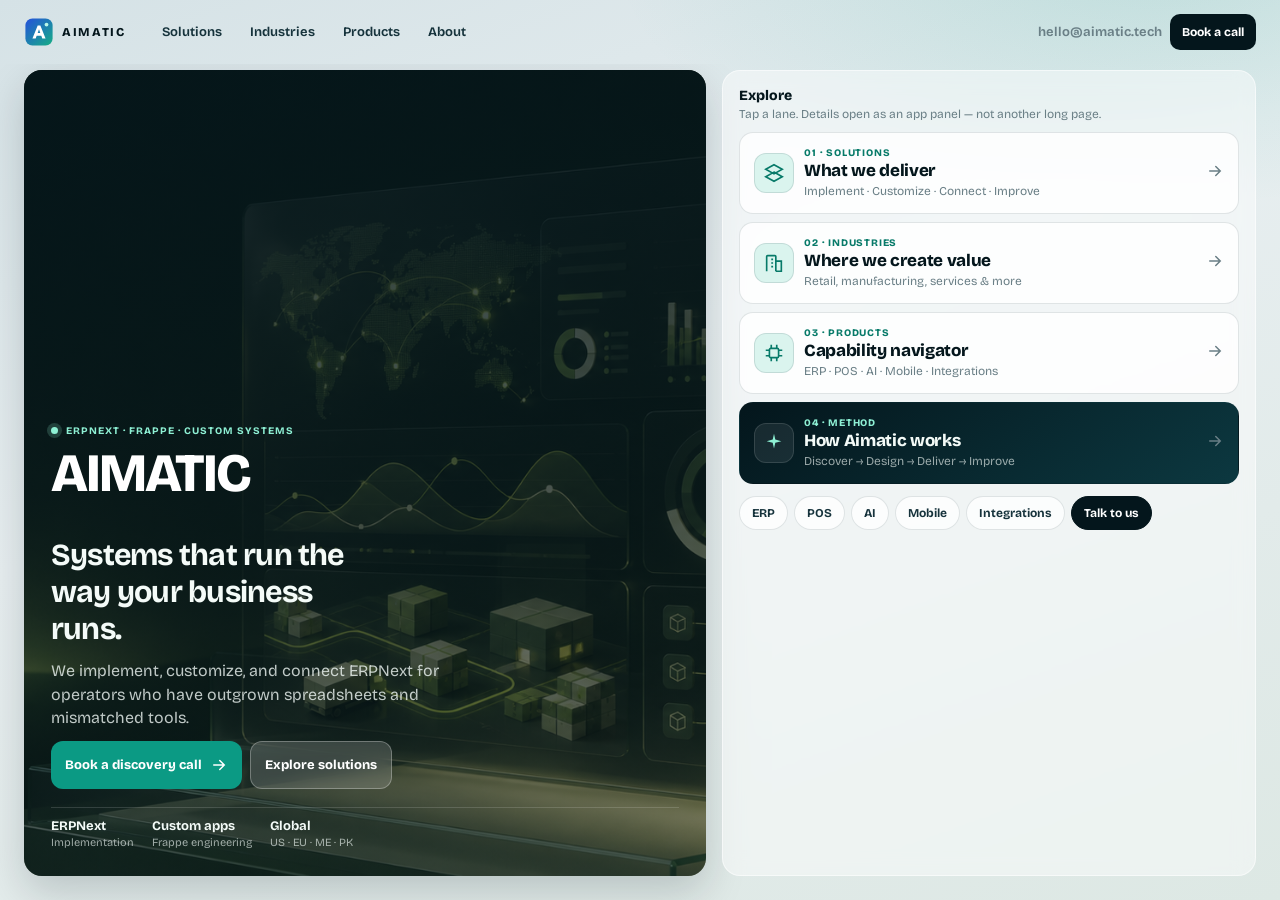
==== commit 1ee4d0a3: "seo: add robots.txt, sitemap.xml, structured data, and canonical/og tags Fixes: /robots.txt was empt" ====
--- a/index.html
+++ b/index.html
@@ -5,14 +5,39 @@
 <meta name="viewport" content="width=device-width, initial-scale=1, viewport-fit=cover, maximum-scale=1">
 <title>Aimatic — ERPNext & custom business systems</title>
 <meta name="description" content="Premium ERPNext implementation, Frappe apps, POS, AI automation, and integrations for growing businesses worldwide.">
+<meta name="robots" content="index, follow">
 <meta property="og:title" content="Aimatic — ERPNext & custom business systems">
 <meta property="og:description" content="Implementation, customization, and integrations built around how your business actually works.">
 <meta property="og:type" content="website">
 <meta property="og:url" content="https://aimatic.tech/">
 <meta property="og:site_name" content="Aimatic">
+<meta property="og:image" content="https://aimatic.tech/aimatic-operations-hero.png">
+<meta property="og:image:width" content="1600">
+<meta property="og:image:height" content="1067">
 <meta name="theme-color" content="#04161c">
 <meta name="twitter:card" content="summary_large_image">
+<meta name="twitter:image" content="https://aimatic.tech/aimatic-operations-hero.png">
 <link rel="canonical" href="https://aimatic.tech/">
+<script type="application/ld+json">
+{
+  "@context": "https://schema.org",
+  "@type": "Organization",
+  "name": "Aimatic",
+  "url": "https://aimatic.tech/",
+  "logo": "https://aimatic.tech/aimatic-logo.svg",
+  "email": "hello@aimatic.tech",
+  "description": "ERPNext implementation, Frappe apps, POS, AI automation, and integrations for growing businesses worldwide.",
+  "sameAs": []
+}
+</script>
+<script type="application/ld+json">
+{
+  "@context": "https://schema.org",
+  "@type": "WebSite",
+  "name": "Aimatic",
+  "url": "https://aimatic.tech/"
+}
+</script>
 <link rel="preconnect" href="https://fonts.googleapis.com">
 <link rel="preconnect" href="https://fonts.gstatic.com" crossorigin>
 <link href="https://fonts.googleapis.com/css2?family=Bricolage+Grotesque:opsz,wght@12..96,400;500;600;700;800&display=swap" rel="stylesheet">
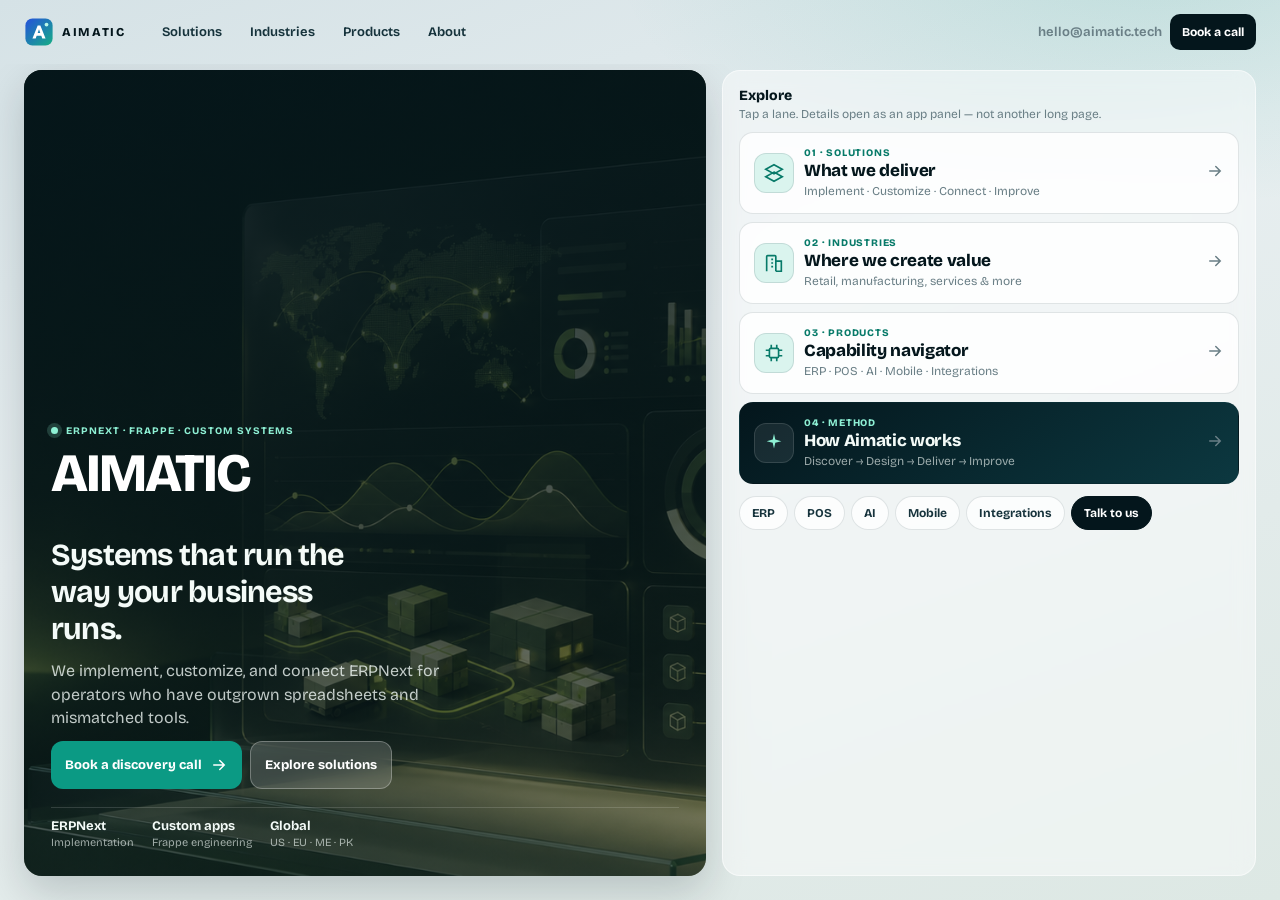
==== commit ecf193f2: "fix: complete Open Graph metadata across public pages" ====
--- a/index.html
+++ b/index.html
@@ -14,9 +14,11 @@
 <meta property="og:image" content="https://aimatic.tech/aimatic-operations-hero.png">
 <meta property="og:image:width" content="1600">
 <meta property="og:image:height" content="1067">
+<meta property="og:image:alt" content="Aimatic business operations dashboard with analytics and connected workflows">
 <meta name="theme-color" content="#04161c">
 <meta name="twitter:card" content="summary_large_image">
 <meta name="twitter:image" content="https://aimatic.tech/aimatic-operations-hero.png">
+<meta name="twitter:image:alt" content="Aimatic business operations dashboard with analytics and connected workflows">
 <link rel="canonical" href="https://aimatic.tech/">
 <script type="application/ld+json">
 {
